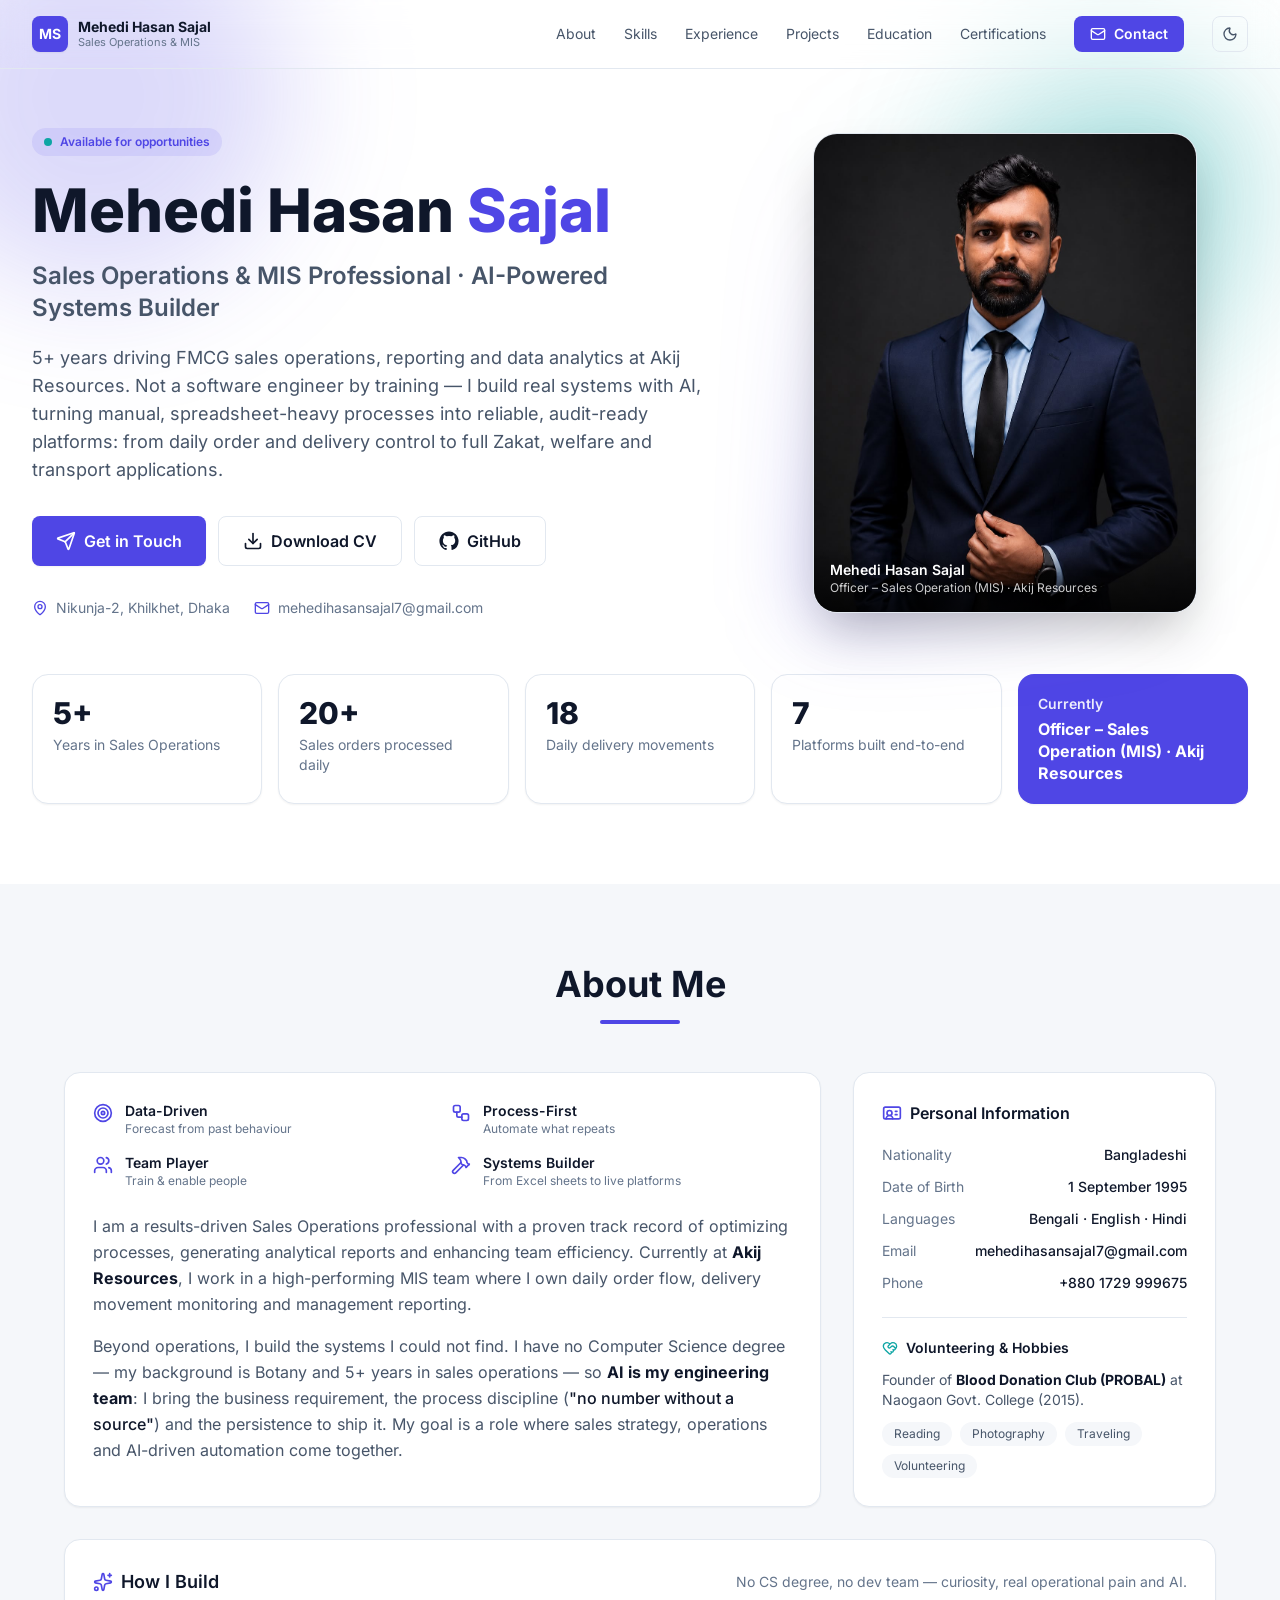
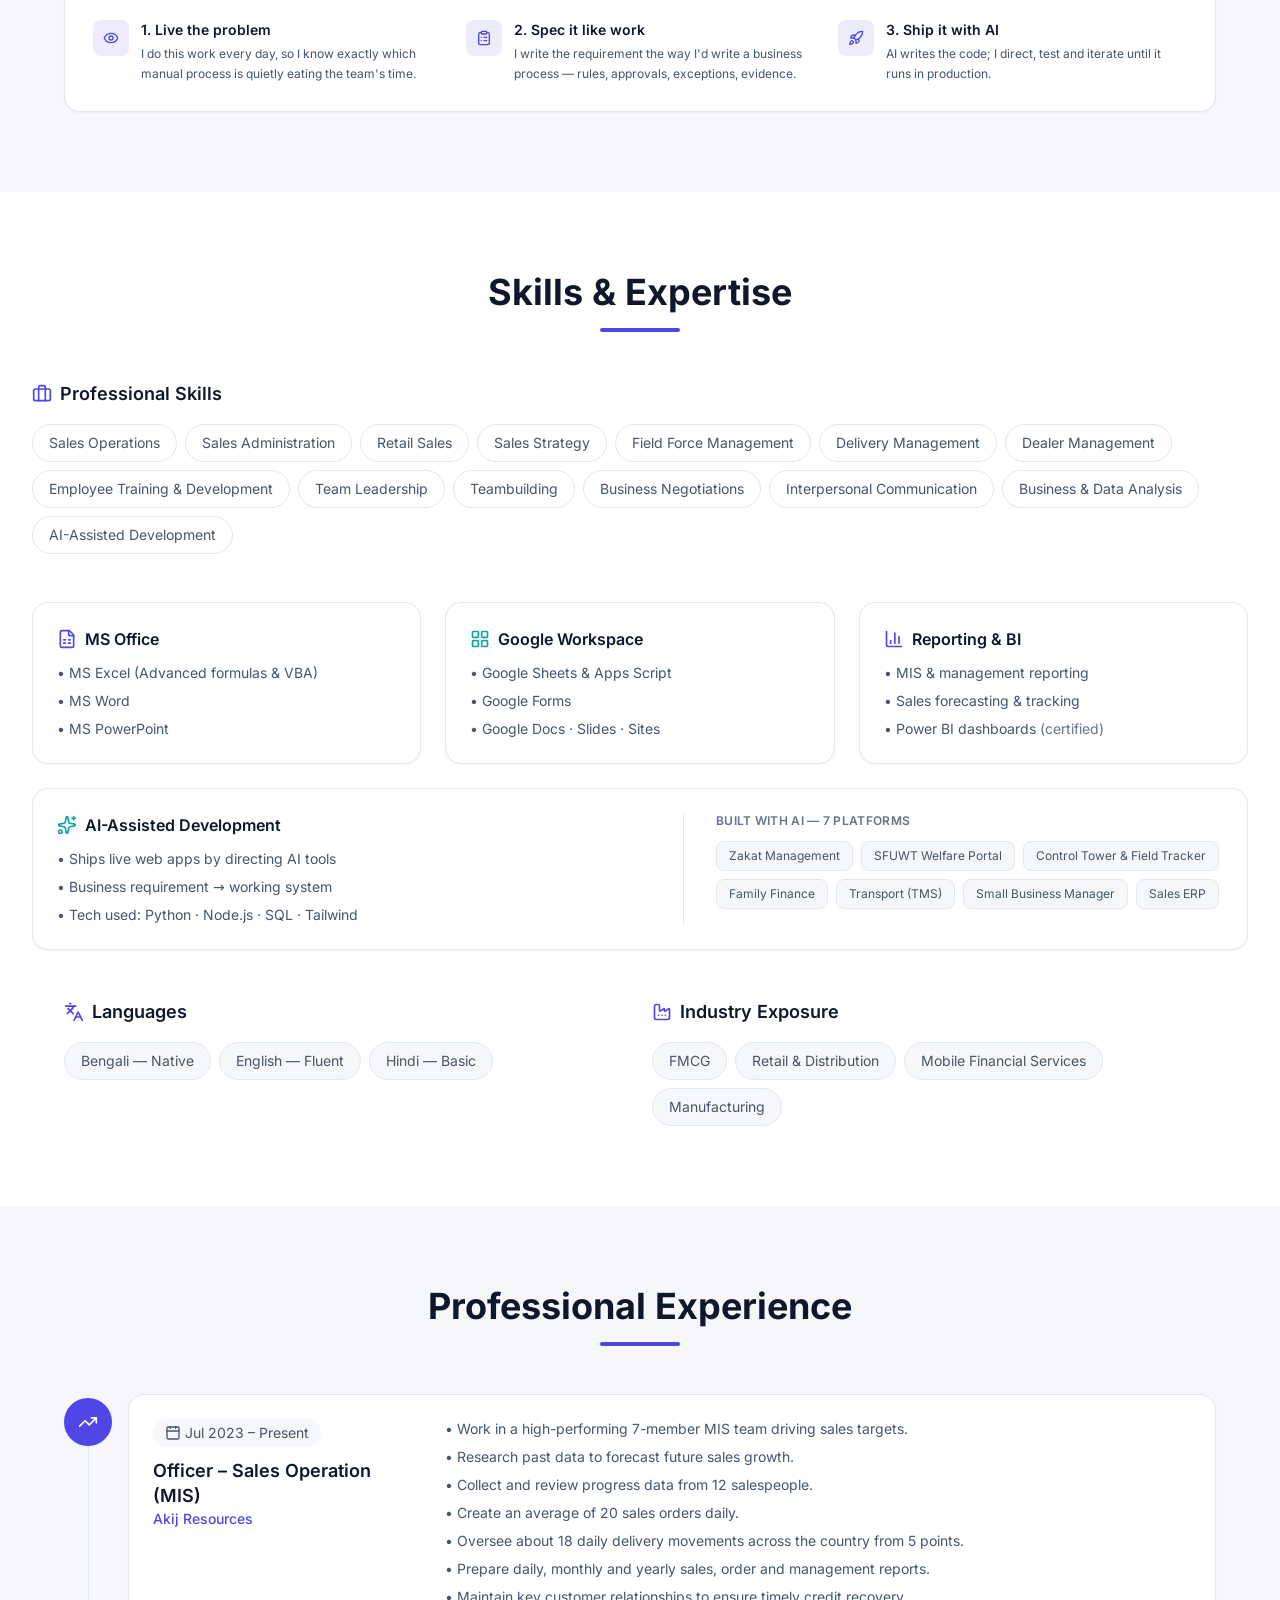
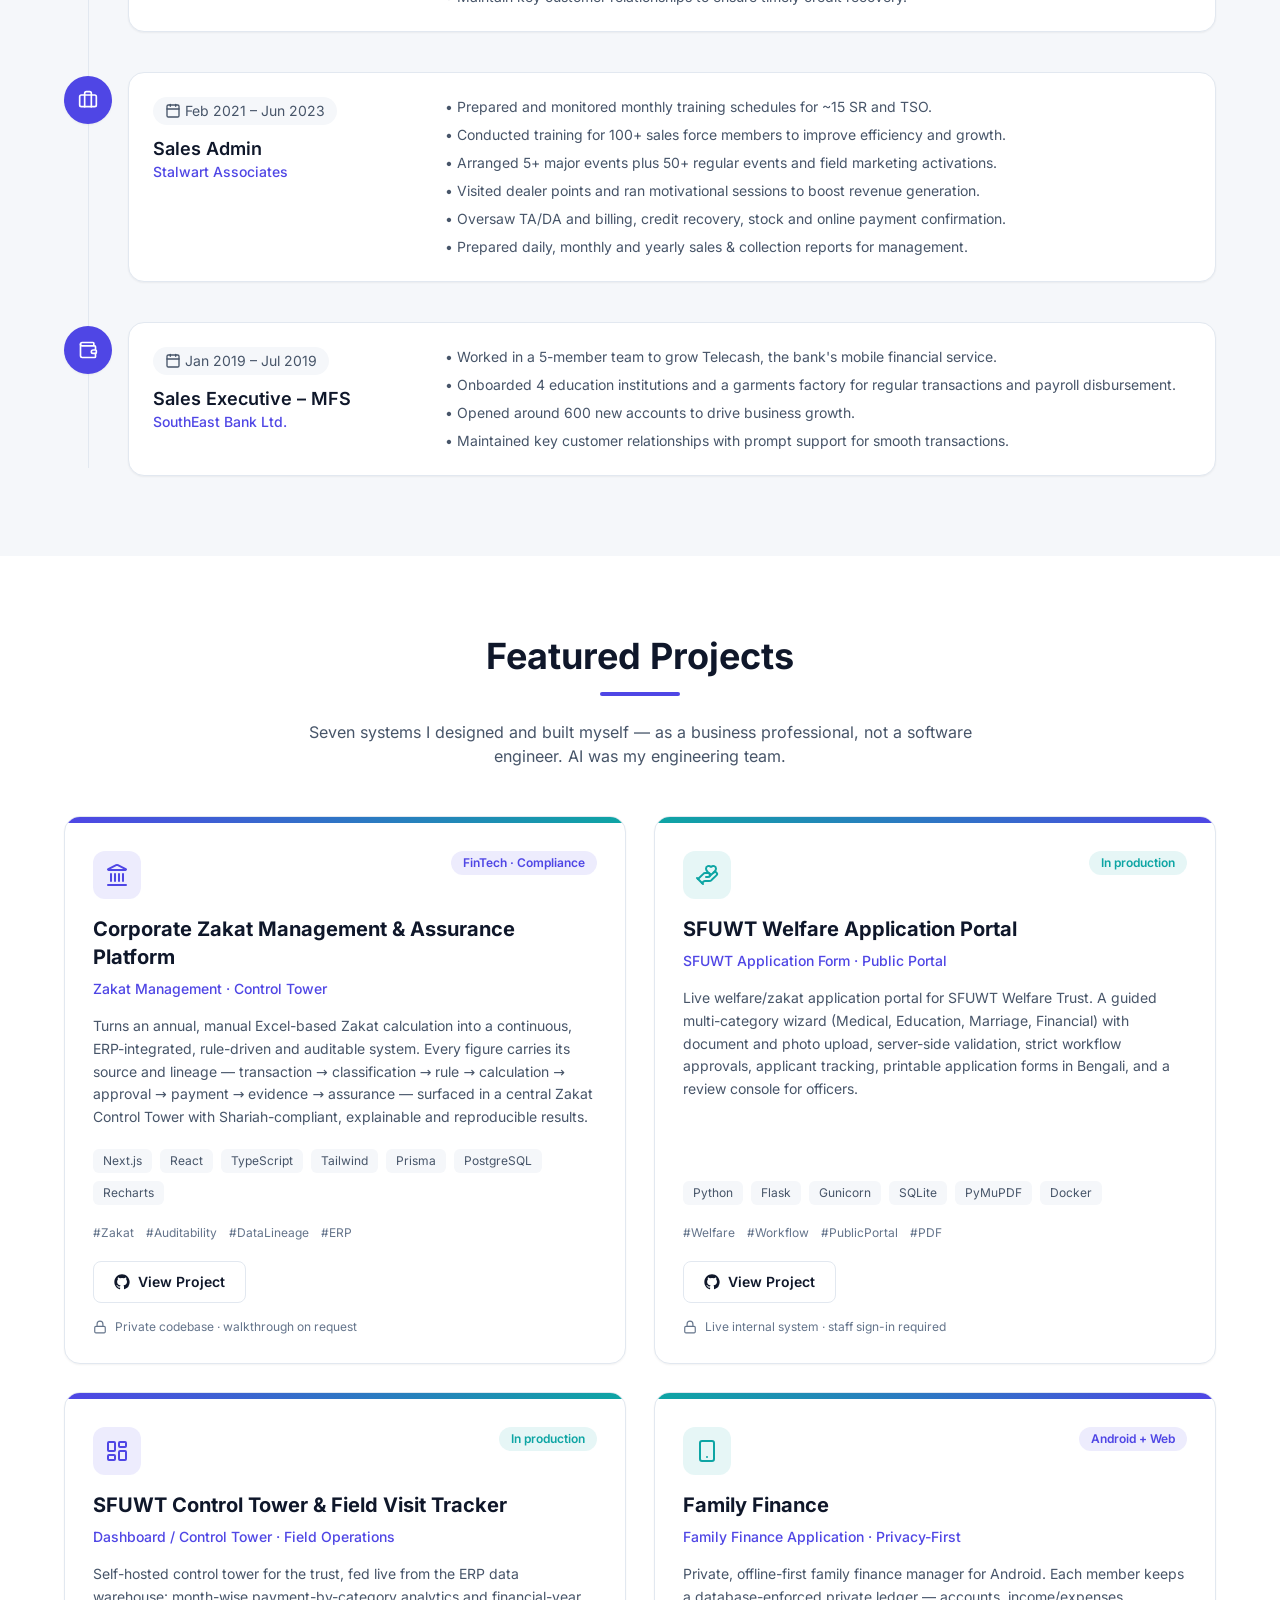
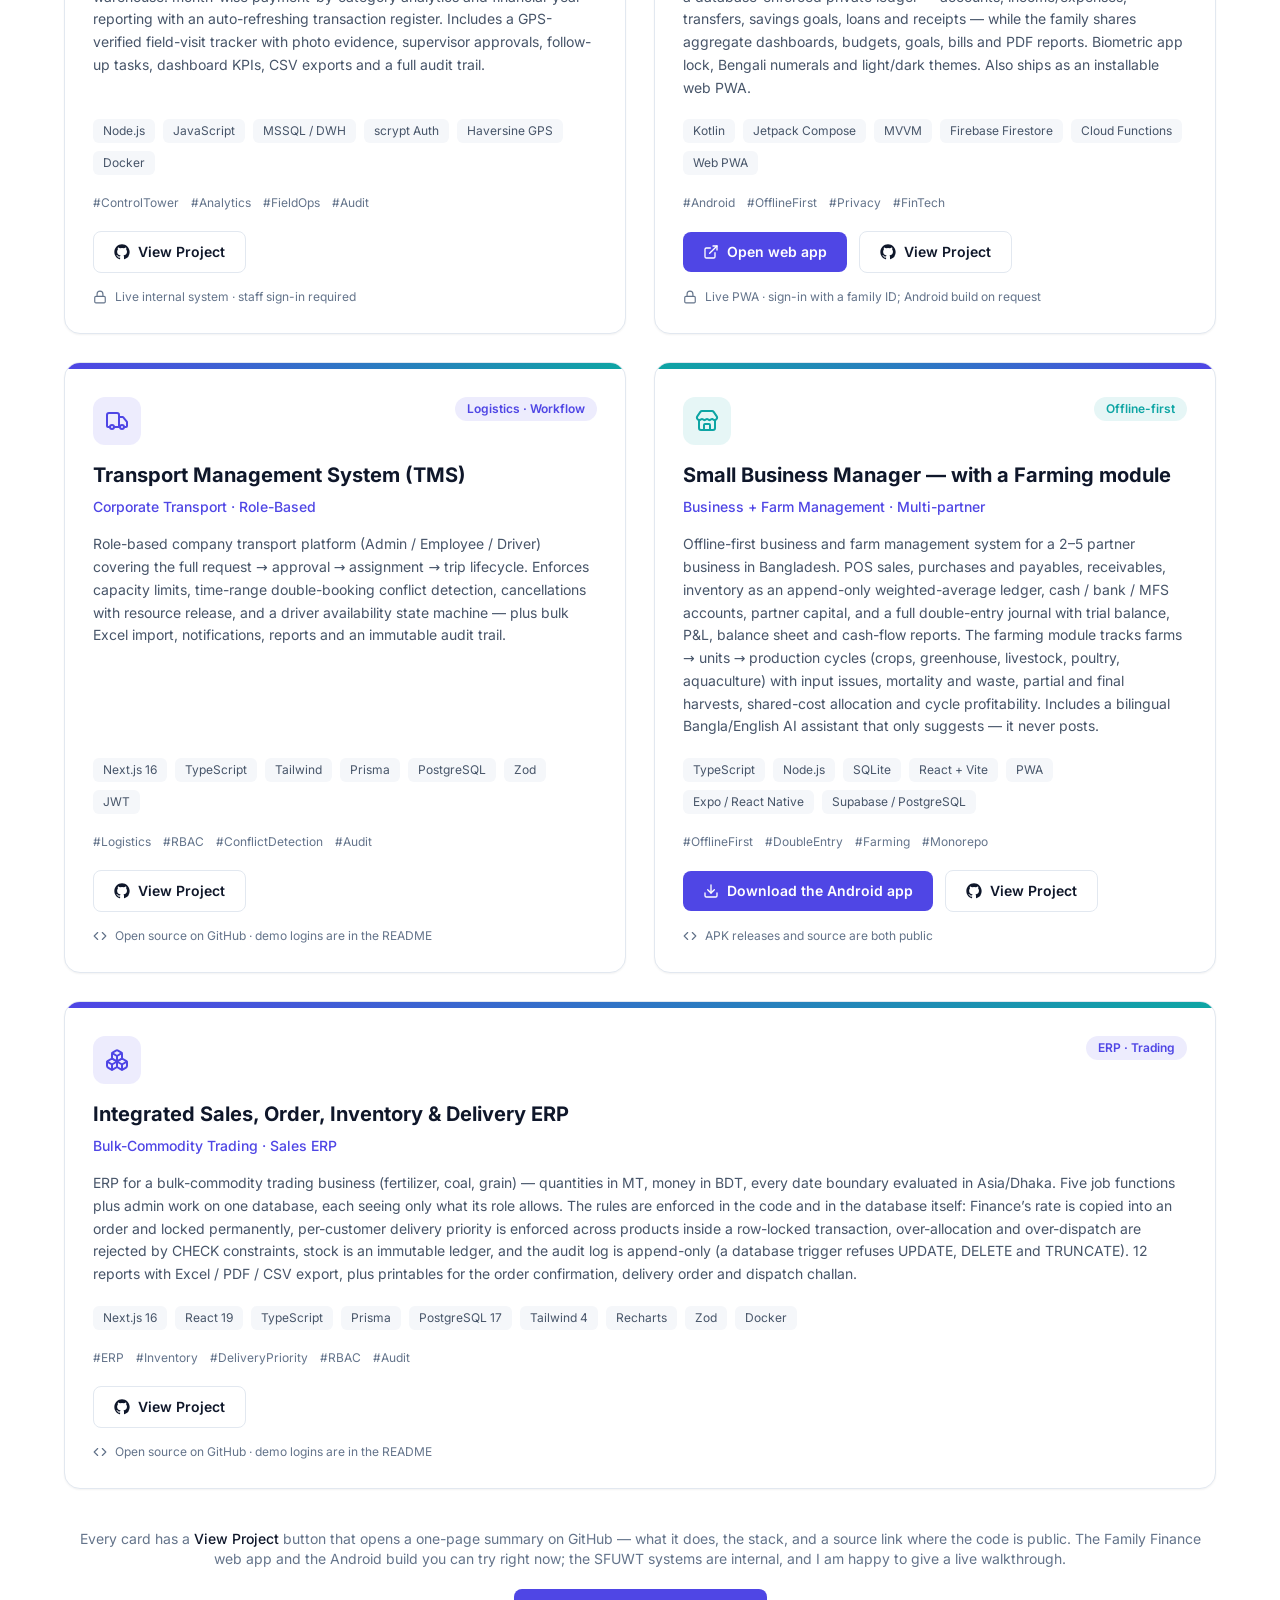
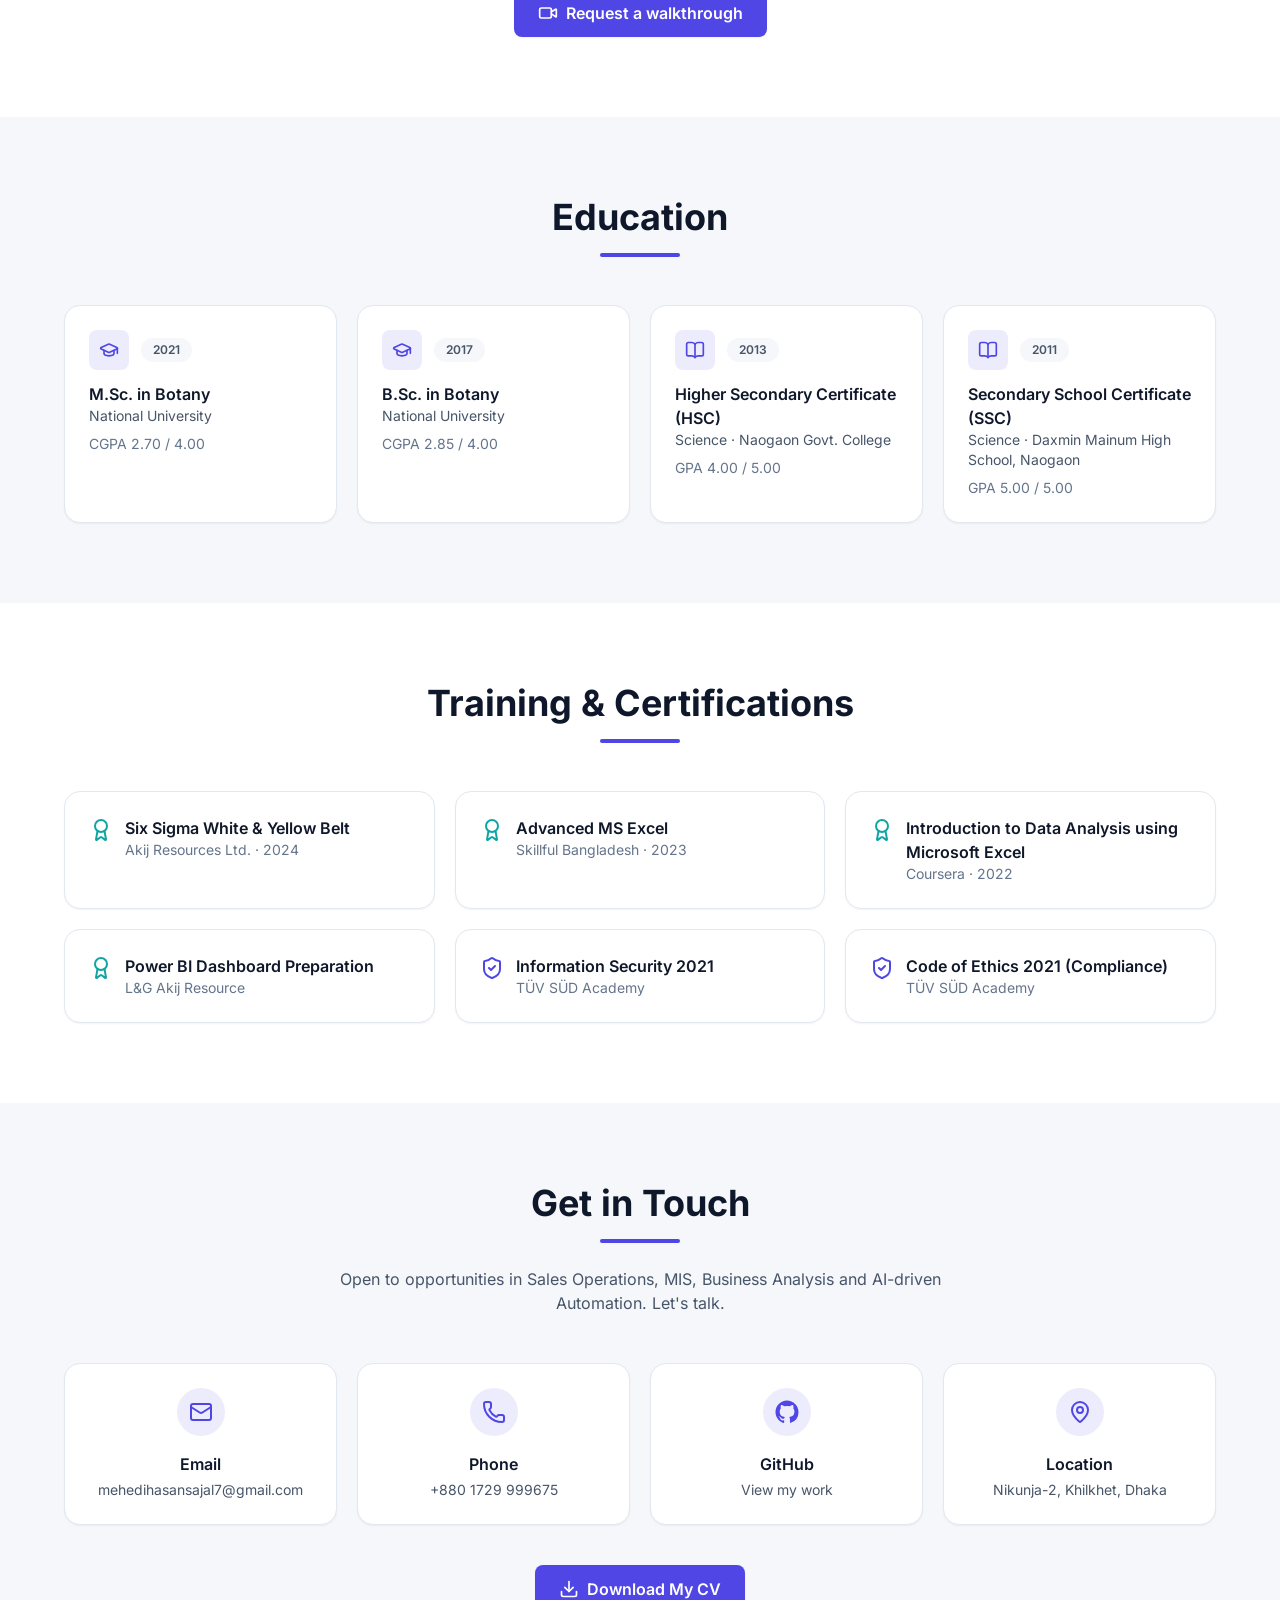
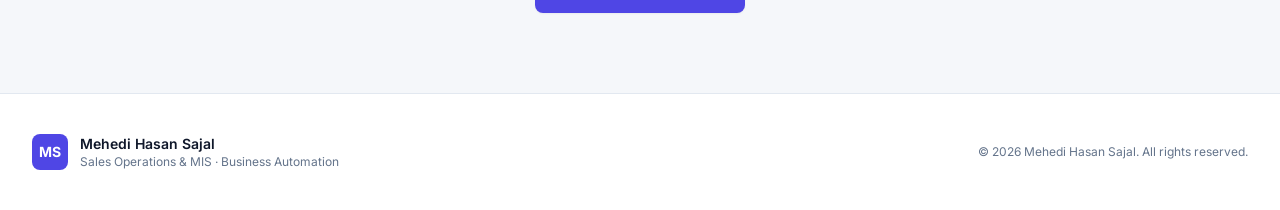
==== index.html @ d99d474f "Experience: role-appropriate timeline icons; add a reusable build script" ====
<!DOCTYPE html>
<html lang="en" class="scroll-smooth">
<head>
  <meta charset="UTF-8">
  <meta name="viewport" content="width=device-width, initial-scale=1.0">
  <title>Mehedi Hasan Sajal — Sales Operations &amp; MIS | Business Automation Builder</title>
  <meta name="description"
    content="Portfolio of Mehedi Hasan Sajal — Sales Operations &amp; MIS professional with 5+ years in FMCG sales operations, reporting and analytics. A non-technical business professional who builds real systems with AI (Zakat Management, SFUWT Welfare Portal, Control Tower, Family Finance, TMS).">
  <meta name="theme-color" content="#4F46E5">

  <!-- Social sharing -->
  <meta property="og:type" content="website">
  <meta property="og:title" content="Mehedi Hasan Sajal — Sales Operations &amp; MIS">
  <meta property="og:description"
    content="5+ years in FMCG sales operations, reporting &amp; analytics — building real systems with AI, not a coding degree.">
  <meta property="og:image" content="mehedi-hasan-sajal.jpeg">
  <meta name="twitter:card" content="summary_large_image">

  <!-- Enables the scroll-reveal animation only when JS is available -->
  <script>document.documentElement.classList.add('js');</script>

  <link rel="icon"
    href="data:image/svg+xml,%3Csvg xmlns='http://www.w3.org/2000/svg' viewBox='0 0 100 100'%3E%3Crect width='100' height='100' rx='22' fill='%234F46E5'/%3E%3Ctext x='50' y='68' font-size='54' font-family='Arial' font-weight='bold' fill='white' text-anchor='middle'%3EMS%3C/text%3E%3C/svg%3E">

  <!-- Google Fonts -->
  <style>
    /* Inter variable (400-800, latin) embedded - works with no network */
    @font-face{font-family:'Inter';font-style:normal;font-weight:400 800;font-display:swap;src:url([data-uri])format('woff2');unicode-range:U+0000-00FF, U+0131, U+0152-0153, U+02BB-02BC, U+02C6, U+02DA, U+02DC, U+0304, U+0308, U+0329, U+2000-206F, U+20AC, U+2122, U+2191, U+2193, U+2212, U+2215, U+FEFF, U+FFFD}
  </style>

  <!-- Tailwind CSS -->

  <!-- Lucide Icons -->

  <style>
    :root {
      --bg: #ffffff;
      --surface: #ffffff;
      --surface-2: #F5F7FA;
      --heading: #0F172A;
      --body: #475569;
      --muted: #64748B;
      --line: #E2E8F0;
    }

    html.dark {
      --bg: #0B1120;
      --surface: #111827;
      --surface-2: #0F172A;
      --heading: #E5E7EB;
      --body: #94A3B8;
      --muted: #7C89A0;
      --line: #1F2937;
    }

    body {
      transition: background-color .3s ease, color .3s ease;
    }

    /* --- never let the layout run wider than the viewport --- */
    html,
    body {
      max-width: 100%;
      overflow-x: hidden;
    }

    /* grid tracks default to min-content; this lets them shrink so a long
       word / email / card can never push the page past the right edge */
    .grid>* {
      min-width: 0;
    }

    img,
    svg,
    video {
      max-width: 100%;
    }

    .reveal {
      transition: opacity .6s ease, transform .6s ease;
    }

    /* Content stays visible if JS is unavailable; animation is opt-in. */
    html.js .reveal {
      opacity: 0;
      transform: translateY(24px);
    }

    html.js .reveal.visible {
      opacity: 1;
      transform: none;
    }

    @media (prefers-reduced-motion: reduce) {
      html.js .reveal {
        opacity: 1;
        transform: none;
        transition: none;
      }
    }

    .nav-link.active {
      color: #4F46E5;
      font-weight: 600;
    }

    html.dark .nav-link.active {
      color: #818CF8;
    }

    ::selection {
      background: #4F46E5;
      color: #fff;
    }

    @media print {

      nav,
      #back-to-top,
      .no-print {
        display: none !important;
      }

      html.js .reveal {
        opacity: 1 !important;
        transform: none !important;
      }
    }
  </style>
  <style>
/* Tailwind CSS (generated at build time, inlined) */
/* Tailwind CSS (generated at build time, inlined) */
/* Tailwind CSS (generated at build time, inlined) */
/* Tailwind CSS (generated at build time, inlined) */
/* Tailwind CSS (generated at build time, inlined) */
/* Tailwind CSS (generated at build time, inlined) */
*, ::before, ::after{--tw-border-spacing-x:0;--tw-border-spacing-y:0;--tw-translate-x:0;--tw-translate-y:0;--tw-rotate:0;--tw-skew-x:0;--tw-skew-y:0;--tw-scale-x:1;--tw-scale-y:1;--tw-pan-x: ;--tw-pan-y: ;--tw-pinch-zoom: ;--tw-scroll-snap-strictness:proximity;--tw-gradient-from-position: ;--tw-gradient-via-position: ;--tw-gradient-to-position: ;--tw-ordinal: ;--tw-slashed-zero: ;--tw-numeric-figure: ;--tw-numeric-spacing: ;--tw-numeric-fraction: ;--tw-ring-inset: ;--tw-ring-offset-width:0px;--tw-ring-offset-color:#fff;--tw-ring-color:rgb(59 130 246 / 0.5);--tw-ring-offset-shadow:0 0 #0000;--tw-ring-shadow:0 0 #0000;--tw-shadow:0 0 #0000;--tw-shadow-colored:0 0 #0000;--tw-blur: ;--tw-brightness: ;--tw-contrast: ;--tw-grayscale: ;--tw-hue-rotate: ;--tw-invert: ;--tw-saturate: ;--tw-sepia: ;--tw-drop-shadow: ;--tw-backdrop-blur: ;--tw-backdrop-brightness: ;--tw-backdrop-contrast: ;--tw-backdrop-grayscale: ;--tw-backdrop-hue-rotate: ;--tw-backdrop-invert: ;--tw-backdrop-opacity: ;--tw-backdrop-saturate: ;--tw-backdrop-sepia: ;--tw-contain-size: ;--tw-contain-layout: ;--tw-contain-paint: ;--tw-contain-style: }::backdrop{--tw-border-spacing-x:0;--tw-border-spacing-y:0;--tw-translate-x:0;--tw-translate-y:0;--tw-rotate:0;--tw-skew-x:0;--tw-skew-y:0;--tw-scale-x:1;--tw-scale-y:1;--tw-pan-x: ;--tw-pan-y: ;--tw-pinch-zoom: ;--tw-scroll-snap-strictness:proximity;--tw-gradient-from-position: ;--tw-gradient-via-position: ;--tw-gradient-to-position: ;--tw-ordinal: ;--tw-slashed-zero: ;--tw-numeric-figure: ;--tw-numeric-spacing: ;--tw-numeric-fraction: ;--tw-ring-inset: ;--tw-ring-offset-width:0px;--tw-ring-offset-color:#fff;--tw-ring-color:rgb(59 130 246 / 0.5);--tw-ring-offset-shadow:0 0 #0000;--tw-ring-shadow:0 0 #0000;--tw-shadow:0 0 #0000;--tw-shadow-colored:0 0 #0000;--tw-blur: ;--tw-brightness: ;--tw-contrast: ;--tw-grayscale: ;--tw-hue-rotate: ;--tw-invert: ;--tw-saturate: ;--tw-sepia: ;--tw-drop-shadow: ;--tw-backdrop-blur: ;--tw-backdrop-brightness: ;--tw-backdrop-contrast: ;--tw-backdrop-grayscale: ;--tw-backdrop-hue-rotate: ;--tw-backdrop-invert: ;--tw-backdrop-opacity: ;--tw-backdrop-saturate: ;--tw-backdrop-sepia: ;--tw-contain-size: ;--tw-contain-layout: ;--tw-contain-paint: ;--tw-contain-style: }/* ! tailwindcss v3.4.17 | MIT License | https://tailwindcss.com */*,::after,::before{box-sizing:border-box;border-width:0;border-style:solid;border-color:#e5e7eb}::after,::before{--tw-content:''}:host,html{line-height:1.5;-webkit-text-size-adjust:100%;-moz-tab-size:4;tab-size:4;font-family:ui-sans-serif, system-ui, sans-serif, "Apple Color Emoji", "Segoe UI Emoji", "Segoe UI Symbol", "Noto Color Emoji";font-feature-settings:normal;font-variation-settings:normal;-webkit-tap-highlight-color:transparent}body{margin:0;line-height:inherit}hr{height:0;color:inherit;border-top-width:1px}abbr:where([title]){-webkit-text-decoration:underline dotted;text-decoration:underline dotted}h1,h2,h3,h4,h5,h6{font-size:inherit;font-weight:inherit}a{color:inherit;text-decoration:inherit}b,strong{font-weight:bolder}code,kbd,pre,samp{font-family:ui-monospace, SFMono-Regular, Menlo, Monaco, Consolas, "Liberation Mono", "Courier New", monospace;font-feature-settings:normal;font-variation-settings:normal;font-size:1em}small{font-size:80%}sub,sup{font-size:75%;line-height:0;position:relative;vertical-align:baseline}sub{bottom:-.25em}sup{top:-.5em}table{text-indent:0;border-color:inherit;border-collapse:collapse}button,input,optgroup,select,textarea{font-family:inherit;font-feature-settings:inherit;font-variation-settings:inherit;font-size:100%;font-weight:inherit;line-height:inherit;letter-spacing:inherit;color:inherit;margin:0;padding:0}button,select{text-transform:none}button,input:where([type=button]),input:where([type=reset]),input:where([type=submit]){-webkit-appearance:button;background-color:transparent;background-image:none}:-moz-focusring{outline:auto}:-moz-ui-invalid{box-shadow:none}progress{vertical-align:baseline}::-webkit-inner-spin-button,::-webkit-outer-spin-button{height:auto}[type=search]{-webkit-appearance:textfield;outline-offset:-2px}::-webkit-search-decoration{-webkit-appearance:none}::-webkit-file-upload-button{-webkit-appearance:button;font:inherit}summary{display:list-item}blockquote,dd,dl,figure,h1,h2,h3,h4,h5,h6,hr,p,pre{margin:0}fieldset{margin:0;padding:0}legend{padding:0}menu,ol,ul{list-style:none;margin:0;padding:0}dialog{padding:0}textarea{resize:vertical}input::placeholder,textarea::placeholder{opacity:1;color:#9ca3af}[role=button],button{cursor:pointer}:disabled{cursor:default}audio,canvas,embed,iframe,img,object,svg,video{display:block;vertical-align:middle}img,video{max-width:100%;height:auto}[hidden]:where(:not([hidden=until-found])){display:none}.pointer-events-none{pointer-events:none}.visible{visibility:visible}.invisible{visibility:hidden}.fixed{position:fixed}.absolute{position:absolute}.relative{position:relative}.-inset-4{inset:-1rem}.inset-0{inset:0px}.inset-x-0{left:0px;right:0px}.-left-24{left:-6rem}.-top-24{top:-6rem}.bottom-0{bottom:0px}.right-0{right:0px}.top-0{top:0px}.top-10{top:2.5rem}.bottom-2{bottom:0.5rem}.left-0{left:0px}.left-4{left:1rem}.top-1{top:0.25rem}.top-2{top:0.5rem}.bottom-6{bottom:1.5rem}.right-6{right:1.5rem}.-z-10{z-index:-10}.z-50{z-index:50}.col-span-2{grid-column:span 2 / span 2}.mx-auto{margin-left:auto;margin-right:auto}.mb-12{margin-bottom:3rem}.mb-4{margin-bottom:1rem}.mb-5{margin-bottom:1.25rem}.mb-6{margin-bottom:1.5rem}.mb-8{margin-bottom:2rem}.mt-0\.5{margin-top:0.125rem}.mt-1{margin-top:0.25rem}.mt-14{margin-top:3.5rem}.mt-8{margin-top:2rem}.mb-1{margin-bottom:0.25rem}.mb-2{margin-bottom:0.5rem}.mb-3{margin-bottom:0.75rem}.mt-10{margin-top:2.5rem}.mt-2{margin-top:0.5rem}.mt-6{margin-top:1.5rem}.block{display:block}.flex{display:flex}.inline-flex{display:inline-flex}.grid{display:grid}.inline-grid{display:inline-grid}.hidden{display:none}.aspect-\[4\/5\]{aspect-ratio:4/5}.h-1{height:0.25rem}.h-2{height:0.5rem}.h-4{height:1rem}.h-5{height:1.25rem}.h-80{height:20rem}.h-9{height:2.25rem}.h-96{height:24rem}.h-auto{height:auto}.h-1\.5{height:0.375rem}.h-10{height:2.5rem}.h-12{height:3rem}.h-3\.5{height:0.875rem}.h-6{height:1.5rem}.w-2{width:0.5rem}.w-20{width:5rem}.w-4{width:1rem}.w-5{width:1.25rem}.w-80{width:20rem}.w-9{width:2.25rem}.w-96{width:24rem}.w-full{width:100%}.w-10{width:2.5rem}.w-12{width:3rem}.w-3\.5{width:0.875rem}.w-6{width:1.5rem}.w-px{width:1px}.max-w-2xl{max-width:42rem}.max-w-6xl{max-width:72rem}.max-w-7xl{max-width:80rem}.max-w-sm{max-width:24rem}.flex-1{flex:1 1 0%}.shrink-0{flex-shrink:0}@keyframes pulse{50%{opacity:.5}}.animate-pulse{animation:pulse 2s cubic-bezier(0.4, 0, 0.6, 1) infinite}.grid-cols-2{grid-template-columns:repeat(2, minmax(0, 1fr))}.flex-col{flex-direction:column}.flex-wrap{flex-wrap:wrap}.place-items-center{place-items:center}.items-start{align-items:flex-start}.items-center{align-items:center}.justify-between{justify-content:space-between}.gap-1{gap:0.25rem}.gap-12{gap:3rem}.gap-2{gap:0.5rem}.gap-2\.5{gap:0.625rem}.gap-3{gap:0.75rem}.gap-4{gap:1rem}.gap-7{gap:1.75rem}.gap-8{gap:2rem}.gap-5{gap:1.25rem}.gap-6{gap:1.5rem}.gap-x-6{column-gap:1.5rem}.gap-y-2{row-gap:0.5rem}.gap-x-3{column-gap:0.75rem}.gap-x-8{column-gap:2rem}.gap-y-1{row-gap:0.25rem}.gap-y-4{row-gap:1rem}.space-y-2 > :not([hidden]) ~ :not([hidden]){--tw-space-y-reverse:0;margin-top:calc(0.5rem * calc(1 - var(--tw-space-y-reverse)));margin-bottom:calc(0.5rem * var(--tw-space-y-reverse))}.space-y-3 > :not([hidden]) ~ :not([hidden]){--tw-space-y-reverse:0;margin-top:calc(0.75rem * calc(1 - var(--tw-space-y-reverse)));margin-bottom:calc(0.75rem * var(--tw-space-y-reverse))}.overflow-hidden{overflow:hidden}.scroll-smooth{scroll-behavior:smooth}.whitespace-nowrap{white-space:nowrap}.break-all{word-break:break-all}.rounded-2xl{border-radius:1rem}.rounded-3xl{border-radius:1.5rem}.rounded-\[2\.5rem\]{border-radius:2.5rem}.rounded-full{border-radius:9999px}.rounded-lg{border-radius:0.5rem}.rounded-md{border-radius:0.375rem}.rounded-xl{border-radius:0.75rem}.border{border-width:1px}.border-b{border-bottom-width:1px}.border-t{border-top-width:1px}.border-line{border-color:var(--line)}.bg-accent{--tw-bg-opacity:1;background-color:rgb(14 165 164 / var(--tw-bg-opacity, 1))}.bg-accent\/20{background-color:rgb(14 165 164 / 0.2)}.bg-bg{background-color:var(--bg)}.bg-primary{--tw-bg-opacity:1;background-color:rgb(79 70 229 / var(--tw-bg-opacity, 1))}.bg-primary\/10{background-color:rgb(79 70 229 / 0.1)}.bg-primary\/20{background-color:rgb(79 70 229 / 0.2)}.bg-surface{background-color:var(--surface)}.bg-surface2{background-color:var(--surface-2)}.bg-accent\/10{background-color:rgb(14 165 164 / 0.1)}.bg-line{background-color:var(--line)}.bg-gradient-to-t{background-image:linear-gradient(to top, var(--tw-gradient-stops))}.bg-gradient-to-tr{background-image:linear-gradient(to top right, var(--tw-gradient-stops))}.bg-gradient-to-r{background-image:linear-gradient(to right, var(--tw-gradient-stops))}.from-black\/75{--tw-gradient-from:rgb(0 0 0 / 0.75) var(--tw-gradient-from-position);--tw-gradient-to:rgb(0 0 0 / 0) var(--tw-gradient-to-position);--tw-gradient-stops:var(--tw-gradient-from), var(--tw-gradient-to)}.from-primary\/25{--tw-gradient-from:rgb(79 70 229 / 0.25) var(--tw-gradient-from-position);--tw-gradient-to:rgb(79 70 229 / 0) var(--tw-gradient-to-position);--tw-gradient-stops:var(--tw-gradient-from), var(--tw-gradient-to)}.from-accent{--tw-gradient-from:#0EA5A4 var(--tw-gradient-from-position);--tw-gradient-to:rgb(14 165 164 / 0) var(--tw-gradient-to-position);--tw-gradient-stops:var(--tw-gradient-from), var(--tw-gradient-to)}.from-primary{--tw-gradient-from:#4F46E5 var(--tw-gradient-from-position);--tw-gradient-to:rgb(79 70 229 / 0) var(--tw-gradient-to-position);--tw-gradient-stops:var(--tw-gradient-from), var(--tw-gradient-to)}.via-black\/40{--tw-gradient-to:rgb(0 0 0 / 0)  var(--tw-gradient-to-position);--tw-gradient-stops:var(--tw-gradient-from), rgb(0 0 0 / 0.4) var(--tw-gradient-via-position), var(--tw-gradient-to)}.via-transparent{--tw-gradient-to:rgb(0 0 0 / 0)  var(--tw-gradient-to-position);--tw-gradient-stops:var(--tw-gradient-from), transparent var(--tw-gradient-via-position), var(--tw-gradient-to)}.to-accent\/25{--tw-gradient-to:rgb(14 165 164 / 0.25) var(--tw-gradient-to-position)}.to-transparent{--tw-gradient-to:transparent var(--tw-gradient-to-position)}.to-accent{--tw-gradient-to:#0EA5A4 var(--tw-gradient-to-position)}.to-primary{--tw-gradient-to:#4F46E5 var(--tw-gradient-to-position)}.object-cover{object-fit:cover}.object-top{object-position:top}.p-4{padding:1rem}.p-5{padding:1.25rem}.p-7{padding:1.75rem}.p-6{padding:1.5rem}.p-3{padding:0.75rem}.px-2{padding-left:0.5rem;padding-right:0.5rem}.px-3{padding-left:0.75rem;padding-right:0.75rem}.px-4{padding-left:1rem;padding-right:1rem}.px-6{padding-left:1.5rem;padding-right:1.5rem}.py-1\.5{padding-top:0.375rem;padding-bottom:0.375rem}.py-2{padding-top:0.5rem;padding-bottom:0.5rem}.py-2\.5{padding-top:0.625rem;padding-bottom:0.625rem}.py-20{padding-top:5rem;padding-bottom:5rem}.py-3{padding-top:0.75rem;padding-bottom:0.75rem}.py-4{padding-top:1rem;padding-bottom:1rem}.px-2\.5{padding-left:0.625rem;padding-right:0.625rem}.px-5{padding-left:1.25rem;padding-right:1.25rem}.py-1{padding-top:0.25rem;padding-bottom:0.25rem}.py-10{padding-top:2.5rem;padding-bottom:2.5rem}.pb-20{padding-bottom:5rem}.pb-4{padding-bottom:1rem}.pt-2{padding-top:0.5rem}.pt-32{padding-top:8rem}.pb-10{padding-bottom:2.5rem}.pt-5{padding-top:1.25rem}.text-center{text-align:center}.text-right{text-align:right}.font-inter{font-family:Inter, system-ui, sans-serif}.text-3xl{font-size:1.875rem;line-height:2.25rem}.text-4xl{font-size:2.25rem;line-height:2.5rem}.text-\[11px\]{font-size:11px}.text-base{font-size:1rem;line-height:1.5rem}.text-sm{font-size:0.875rem;line-height:1.25rem}.text-xl{font-size:1.25rem;line-height:1.75rem}.text-xs{font-size:0.75rem;line-height:1rem}.text-lg{font-size:1.125rem;line-height:1.75rem}.font-bold{font-weight:700}.font-extrabold{font-weight:800}.font-semibold{font-weight:600}.font-medium{font-weight:500}.uppercase{text-transform:uppercase}.not-italic{font-style:normal}.leading-\[1\.1\]{line-height:1.1}.leading-relaxed{line-height:1.625}.leading-snug{line-height:1.375}.leading-tight{line-height:1.25}.tracking-wide{letter-spacing:0.025em}.text-body{color:var(--body)}.text-heading{color:var(--heading)}.text-muted{color:var(--muted)}.text-primary{--tw-text-opacity:1;color:rgb(79 70 229 / var(--tw-text-opacity, 1))}.text-white{--tw-text-opacity:1;color:rgb(255 255 255 / var(--tw-text-opacity, 1))}.text-white\/80{color:rgb(255 255 255 / 0.8)}.text-accent{--tw-text-opacity:1;color:rgb(14 165 164 / var(--tw-text-opacity, 1))}.antialiased{-webkit-font-smoothing:antialiased;-moz-osx-font-smoothing:grayscale}.opacity-90{opacity:0.9}.opacity-0{opacity:0}.shadow-2xl{--tw-shadow:0 25px 50px -12px rgb(0 0 0 / 0.25);--tw-shadow-colored:0 25px 50px -12px var(--tw-shadow-color);box-shadow:var(--tw-ring-offset-shadow, 0 0 #0000), var(--tw-ring-shadow, 0 0 #0000), var(--tw-shadow)}.shadow-sm{--tw-shadow:0 1px 2px 0 rgb(0 0 0 / 0.05);--tw-shadow-colored:0 1px 2px 0 var(--tw-shadow-color);box-shadow:var(--tw-ring-offset-shadow, 0 0 #0000), var(--tw-ring-shadow, 0 0 #0000), var(--tw-shadow)}.shadow-lg{--tw-shadow:0 10px 15px -3px rgb(0 0 0 / 0.1), 0 4px 6px -4px rgb(0 0 0 / 0.1);--tw-shadow-colored:0 10px 15px -3px var(--tw-shadow-color), 0 4px 6px -4px var(--tw-shadow-color);box-shadow:var(--tw-ring-offset-shadow, 0 0 #0000), var(--tw-ring-shadow, 0 0 #0000), var(--tw-shadow)}.blur-2xl{--tw-blur:blur(40px);filter:var(--tw-blur) var(--tw-brightness) var(--tw-contrast) var(--tw-grayscale) var(--tw-hue-rotate) var(--tw-invert) var(--tw-saturate) var(--tw-sepia) var(--tw-drop-shadow)}.blur-3xl{--tw-blur:blur(64px);filter:var(--tw-blur) var(--tw-brightness) var(--tw-contrast) var(--tw-grayscale) var(--tw-hue-rotate) var(--tw-invert) var(--tw-saturate) var(--tw-sepia) var(--tw-drop-shadow)}.backdrop-blur-md{--tw-backdrop-blur:blur(12px);-webkit-backdrop-filter:var(--tw-backdrop-blur) var(--tw-backdrop-brightness) var(--tw-backdrop-contrast) var(--tw-backdrop-grayscale) var(--tw-backdrop-hue-rotate) var(--tw-backdrop-invert) var(--tw-backdrop-opacity) var(--tw-backdrop-saturate) var(--tw-backdrop-sepia);backdrop-filter:var(--tw-backdrop-blur) var(--tw-backdrop-brightness) var(--tw-backdrop-contrast) var(--tw-backdrop-grayscale) var(--tw-backdrop-hue-rotate) var(--tw-backdrop-invert) var(--tw-backdrop-opacity) var(--tw-backdrop-saturate) var(--tw-backdrop-sepia)}.transition-all{transition-property:all;transition-timing-function:cubic-bezier(0.4, 0, 0.2, 1);transition-duration:150ms}.transition-colors{transition-property:color, background-color, border-color, fill, stroke, -webkit-text-decoration-color;transition-property:color, background-color, border-color, text-decoration-color, fill, stroke;transition-property:color, background-color, border-color, text-decoration-color, fill, stroke, -webkit-text-decoration-color;transition-timing-function:cubic-bezier(0.4, 0, 0.2, 1);transition-duration:150ms}.transition-transform{transition-property:transform;transition-timing-function:cubic-bezier(0.4, 0, 0.2, 1);transition-duration:150ms}.duration-200{transition-duration:200ms}.duration-300{transition-duration:300ms}.hover\:-translate-y-1:hover{--tw-translate-y:-0.25rem;transform:translate(var(--tw-translate-x), var(--tw-translate-y)) rotate(var(--tw-rotate)) skewX(var(--tw-skew-x)) skewY(var(--tw-skew-y)) scaleX(var(--tw-scale-x)) scaleY(var(--tw-scale-y))}.hover\:border-primary:hover{--tw-border-opacity:1;border-color:rgb(79 70 229 / var(--tw-border-opacity, 1))}.hover\:bg-primary-hover:hover{--tw-bg-opacity:1;background-color:rgb(67 56 202 / var(--tw-bg-opacity, 1))}.hover\:bg-surface2:hover{background-color:var(--surface-2)}.hover\:text-primary:hover{--tw-text-opacity:1;color:rgb(79 70 229 / var(--tw-text-opacity, 1))}.hover\:shadow-md:hover{--tw-shadow:0 4px 6px -1px rgb(0 0 0 / 0.1), 0 2px 4px -2px rgb(0 0 0 / 0.1);--tw-shadow-colored:0 4px 6px -1px var(--tw-shadow-color), 0 2px 4px -2px var(--tw-shadow-color);box-shadow:var(--tw-ring-offset-shadow, 0 0 #0000), var(--tw-ring-shadow, 0 0 #0000), var(--tw-shadow)}.hover\:shadow-lg:hover{--tw-shadow:0 10px 15px -3px rgb(0 0 0 / 0.1), 0 4px 6px -4px rgb(0 0 0 / 0.1);--tw-shadow-colored:0 10px 15px -3px var(--tw-shadow-color), 0 4px 6px -4px var(--tw-shadow-color);box-shadow:var(--tw-ring-offset-shadow, 0 0 #0000), var(--tw-ring-shadow, 0 0 #0000), var(--tw-shadow)}.group:hover .group-hover\:scale-105{--tw-scale-x:1.05;--tw-scale-y:1.05;transform:translate(var(--tw-translate-x), var(--tw-translate-y)) rotate(var(--tw-rotate)) skewX(var(--tw-skew-x)) skewY(var(--tw-skew-y)) scaleX(var(--tw-scale-x)) scaleY(var(--tw-scale-y))}.group:hover .group-hover\:bg-primary\/20{background-color:rgb(79 70 229 / 0.2)}.dark\:block:is(.dark *){display:block}.dark\:hidden:is(.dark *){display:none}@media (min-width: 640px){.sm\:left-6{left:1.5rem}.sm\:block{display:block}.sm\:grid{display:grid}.sm\:grid-cols-2{grid-template-columns:repeat(2, minmax(0, 1fr))}.sm\:grid-cols-3{grid-template-columns:repeat(3, minmax(0, 1fr))}.sm\:flex-row{flex-direction:row}.sm\:items-center{align-items:center}.sm\:justify-between{justify-content:space-between}.sm\:px-6{padding-left:1.5rem;padding-right:1.5rem}.sm\:pl-16{padding-left:4rem}.sm\:text-2xl{font-size:1.5rem;line-height:2rem}.sm\:text-4xl{font-size:2.25rem;line-height:2.5rem}.sm\:text-5xl{font-size:3rem;line-height:1}.sm\:text-lg{font-size:1.125rem;line-height:1.75rem}}@media (min-width: 768px){.md\:col-span-3{grid-column:span 3 / span 3}.md\:grid-cols-3{grid-template-columns:repeat(3, minmax(0, 1fr))}.md\:grid-cols-2{grid-template-columns:repeat(2, minmax(0, 1fr))}.md\:grid-cols-\[260px\2c 1fr\]{grid-template-columns:260px 1fr}}@media (min-width: 1024px){.lg\:col-span-1{grid-column:span 1 / span 1}.lg\:col-span-2{grid-column:span 2 / span 2}.lg\:flex{display:flex}.lg\:hidden{display:none}.lg\:grid-cols-3{grid-template-columns:repeat(3, minmax(0, 1fr))}.lg\:grid-cols-5{grid-template-columns:repeat(5, minmax(0, 1fr))}.lg\:grid-cols-\[1\.4fr\2c 1fr\]{grid-template-columns:1.4fr 1fr}.lg\:grid-cols-2{grid-template-columns:repeat(2, minmax(0, 1fr))}.lg\:grid-cols-4{grid-template-columns:repeat(4, minmax(0, 1fr))}.lg\:grid-cols-\[1\.1fr\2c 1fr\]{grid-template-columns:1.1fr 1fr}.lg\:gap-8{gap:2rem}.lg\:border-l{border-left-width:1px}.lg\:border-t-0{border-top-width:0px}.lg\:px-8{padding-left:2rem;padding-right:2rem}.lg\:pl-8{padding-left:2rem}.lg\:pt-0{padding-top:0px}.lg\:text-6xl{font-size:3.75rem;line-height:1}}
  </style>
</head>

<body class="font-inter text-body bg-bg antialiased">
  <!-- Navigation -->
  <nav class="fixed top-0 w-full bg-surface/90 backdrop-blur-md border-b border-line z-50">
    <div class="max-w-7xl mx-auto px-4 sm:px-6 lg:px-8">
      <div class="flex justify-between items-center py-4">
        <a href="#home" class="flex items-center gap-2.5 group">
          <span
            class="grid place-items-center w-9 h-9 rounded-lg bg-primary text-white font-bold text-sm shadow-sm group-hover:scale-105 transition-transform">MS</span>
          <span class="hidden sm:block">
            <span class="block text-sm font-bold text-heading leading-tight">Mehedi Hasan Sajal</span>
            <span class="block text-[11px] text-muted leading-tight">Sales Operations &amp; MIS</span>
          </span>
        </a>

        <!-- Desktop Menu -->
        <div class="hidden lg:flex items-center gap-7">
          <a href="#about" class="nav-link text-sm text-body hover:text-primary transition-colors duration-200">About</a>
          <a href="#skills" class="nav-link text-sm text-body hover:text-primary transition-colors duration-200">Skills</a>
          <a href="#experience"
            class="nav-link text-sm text-body hover:text-primary transition-colors duration-200">Experience</a>
          <a href="#projects"
            class="nav-link text-sm text-body hover:text-primary transition-colors duration-200">Projects</a>
          <a href="#education"
            class="nav-link text-sm text-body hover:text-primary transition-colors duration-200">Education</a>
          <a href="#certifications"
            class="nav-link text-sm text-body hover:text-primary transition-colors duration-200">Certifications</a>
          <a href="#contact"
            class="inline-flex items-center gap-2 bg-primary hover:bg-primary-hover text-white text-sm font-semibold px-4 py-2 rounded-lg transition-colors duration-200">
            <svg class="w-4 h-4" xmlns="http://www.w3.org/2000/svg" width="24" height="24" viewBox="0 0 24 24" fill="none" stroke="currentColor" stroke-width="2" stroke-linecap="round" stroke-linejoin="round" aria-hidden="true"><path d="m22 7-8.991 5.727a2 2 0 0 1-2.009 0L2 7" /> <rect x="2" y="4" width="20" height="16" rx="2" /></svg>Contact
          </a>

          <button id="theme-toggle" aria-label="Toggle dark mode"
            class="grid place-items-center w-9 h-9 rounded-lg border border-line text-body hover:text-primary hover:border-primary transition-colors duration-200">
            <svg class="w-4 h-4 block dark:hidden" xmlns="http://www.w3.org/2000/svg" width="24" height="24" viewBox="0 0 24 24" fill="none" stroke="currentColor" stroke-width="2" stroke-linecap="round" stroke-linejoin="round" aria-hidden="true"><path d="M20.985 12.486a9 9 0 1 1-9.473-9.472c.405-.022.617.46.402.803a6 6 0 0 0 8.268 8.268c.344-.215.825-.004.803.401" /></svg><svg class="w-4 h-4 hidden dark:block" xmlns="http://www.w3.org/2000/svg" width="24" height="24" viewBox="0 0 24 24" fill="none" stroke="currentColor" stroke-width="2" stroke-linecap="round" stroke-linejoin="round" aria-hidden="true"><circle cx="12" cy="12" r="4" /> <path d="M12 2v2" /> <path d="M12 20v2" /> <path d="m4.93 4.93 1.41 1.41" /> <path d="m17.66 17.66 1.41 1.41" /> <path d="M2 12h2" /> <path d="M20 12h2" /> <path d="m6.34 17.66-1.41 1.41" /> <path d="m19.07 4.93-1.41 1.41" /></svg>
          </button>
        </div>

        <!-- Mobile controls -->
        <div class="flex items-center gap-2 lg:hidden">
          <button id="theme-toggle-mobile" aria-label="Toggle dark mode"
            class="grid place-items-center w-9 h-9 rounded-lg border border-line text-body">
            <svg class="w-4 h-4 block dark:hidden" xmlns="http://www.w3.org/2000/svg" width="24" height="24" viewBox="0 0 24 24" fill="none" stroke="currentColor" stroke-width="2" stroke-linecap="round" stroke-linejoin="round" aria-hidden="true"><path d="M20.985 12.486a9 9 0 1 1-9.473-9.472c.405-.022.617.46.402.803a6 6 0 0 0 8.268 8.268c.344-.215.825-.004.803.401" /></svg><svg class="w-4 h-4 hidden dark:block" xmlns="http://www.w3.org/2000/svg" width="24" height="24" viewBox="0 0 24 24" fill="none" stroke="currentColor" stroke-width="2" stroke-linecap="round" stroke-linejoin="round" aria-hidden="true"><circle cx="12" cy="12" r="4" /> <path d="M12 2v2" /> <path d="M12 20v2" /> <path d="m4.93 4.93 1.41 1.41" /> <path d="m17.66 17.66 1.41 1.41" /> <path d="M2 12h2" /> <path d="M20 12h2" /> <path d="m6.34 17.66-1.41 1.41" /> <path d="m19.07 4.93-1.41 1.41" /></svg>
          </button>
          <button id="mobile-menu-btn" aria-label="Open menu"
            class="grid place-items-center w-9 h-9 rounded-lg border border-line text-heading">
            <svg class="w-5 h-5" xmlns="http://www.w3.org/2000/svg" width="24" height="24" viewBox="0 0 24 24" fill="none" stroke="currentColor" stroke-width="2" stroke-linecap="round" stroke-linejoin="round" aria-hidden="true"><path d="M4 5h16" /> <path d="M4 12h16" /> <path d="M4 19h16" /></svg>
          </button>
        </div>
      </div>

      <!-- Mobile Menu -->
      <div id="mobile-menu" class="hidden lg:hidden pb-4">
        <div class="grid gap-1 pt-2 border-t border-line">
          <a href="#about" class="px-2 py-2.5 text-body hover:text-primary rounded-lg hover:bg-surface2">About</a>
          <a href="#skills" class="px-2 py-2.5 text-body hover:text-primary rounded-lg hover:bg-surface2">Skills</a>
          <a href="#experience"
            class="px-2 py-2.5 text-body hover:text-primary rounded-lg hover:bg-surface2">Experience</a>
          <a href="#projects" class="px-2 py-2.5 text-body hover:text-primary rounded-lg hover:bg-surface2">Projects</a>
          <a href="#education"
            class="px-2 py-2.5 text-body hover:text-primary rounded-lg hover:bg-surface2">Education</a>
          <a href="#certifications"
            class="px-2 py-2.5 text-body hover:text-primary rounded-lg hover:bg-surface2">Certifications</a>
          <a href="#contact" class="px-2 py-2.5 text-body hover:text-primary rounded-lg hover:bg-surface2">Contact</a>
        </div>
      </div>
    </div>
  </nav>

  <!-- Hero -->
  <section id="home" class="relative pt-32 pb-20 px-4 sm:px-6 lg:px-8 overflow-hidden">
    <div class="absolute inset-0 -z-10 pointer-events-none">
      <div class="absolute -top-24 -left-24 w-96 h-96 bg-primary/20 rounded-full blur-3xl"></div>
      <div class="absolute top-10 right-0 w-80 h-80 bg-accent/20 rounded-full blur-3xl"></div>
    </div>

    <div class="max-w-7xl mx-auto grid lg:grid-cols-[1.4fr,1fr] gap-12 items-center">
      <div>
        <span
          class="inline-flex items-center gap-2 px-3 py-1.5 rounded-full bg-primary/10 text-primary text-xs font-semibold mb-6">
          <span class="w-2 h-2 rounded-full bg-accent animate-pulse"></span>
          Available for opportunities
        </span>

        <h1 class="text-4xl sm:text-5xl lg:text-6xl font-extrabold text-heading leading-[1.1] mb-5">
          Mehedi Hasan <span class="text-primary">Sajal</span>
        </h1>

        <p class="text-xl sm:text-2xl font-semibold text-heading/80 mb-5">
          Sales Operations &amp; MIS Professional · AI-Powered Systems Builder
        </p>

        <p class="text-base sm:text-lg text-body max-w-2xl mb-8 leading-relaxed">
          5+ years driving FMCG sales operations, reporting and data analytics at Akij Resources.
          Not a software engineer by training — I build real systems with AI, turning manual,
          spreadsheet-heavy processes into reliable, audit-ready platforms: from daily order and
          delivery control to full Zakat, welfare and transport applications.
        </p>

        <div class="flex flex-wrap gap-3">
          <a href="#contact"
            class="inline-flex items-center gap-2 bg-primary hover:bg-primary-hover text-white font-semibold px-6 py-3 rounded-lg transition-all duration-300 shadow-sm hover:shadow-md">
            <svg class="w-5 h-5" xmlns="http://www.w3.org/2000/svg" width="24" height="24" viewBox="0 0 24 24" fill="none" stroke="currentColor" stroke-width="2" stroke-linecap="round" stroke-linejoin="round" aria-hidden="true"><path d="M14.536 21.686a.5.5 0 0 0 .937-.024l6.5-19a.496.496 0 0 0-.635-.635l-19 6.5a.5.5 0 0 0-.024.937l7.93 3.18a2 2 0 0 1 1.112 1.11z" /> <path d="m21.854 2.147-10.94 10.939" /></svg>Get in Touch
          </a>
          <a href="[data-uri]" download="Mehedi-Hasan-Sajal-CV.pdf"
            class="inline-flex items-center gap-2 border border-line hover:border-primary text-heading font-semibold px-6 py-3 rounded-lg transition-all duration-300 hover:bg-surface2">
            <svg class="w-5 h-5" xmlns="http://www.w3.org/2000/svg" width="24" height="24" viewBox="0 0 24 24" fill="none" stroke="currentColor" stroke-width="2" stroke-linecap="round" stroke-linejoin="round" aria-hidden="true"><path d="M12 15V3" /> <path d="M21 15v4a2 2 0 0 1-2 2H5a2 2 0 0 1-2-2v-4" /> <path d="m7 10 5 5 5-5" /></svg>Download CV
          </a>
          <a href="https://github.com/mehedihasansajal7-ctrl" target="_blank" rel="noopener noreferrer"
            class="inline-flex items-center gap-2 border border-line hover:border-primary text-heading font-semibold px-6 py-3 rounded-lg transition-all duration-300 hover:bg-surface2">
            <svg class="w-5 h-5" viewBox="0 0 24 24" fill="currentColor" aria-hidden="true"><path d="M12 .5C5.73.5.5 5.73.5 12c0 5.08 3.29 9.39 7.86 10.91.58.11.79-.25.79-.56v-2c-3.2.7-3.88-1.54-3.88-1.54-.53-1.34-1.29-1.7-1.29-1.7-1.05-.72.08-.71.08-.71 1.16.08 1.77 1.19 1.77 1.19 1.03 1.77 2.7 1.26 3.36.96.1-.75.4-1.26.73-1.55-2.55-.29-5.23-1.28-5.23-5.7 0-1.26.45-2.29 1.19-3.1-.12-.29-.52-1.46.11-3.05 0 0 .97-.31 3.18 1.18a11 11 0 0 1 5.8 0c2.21-1.49 3.18-1.18 3.18-1.18.63 1.59.23 2.76.11 3.05.74.81 1.19 1.84 1.19 3.1 0 4.43-2.69 5.41-5.25 5.69.41.36.78 1.06.78 2.14v3.17c0 .31.21.68.8.56A11.51 11.51 0 0 0 23.5 12C23.5 5.73 18.27.5 12 .5z"/></svg>GitHub
          </a>
        </div>

        <div class="flex flex-wrap gap-x-6 gap-y-2 mt-8 text-sm text-muted">          <span class="inline-flex items-center gap-2"><svg class="w-4 h-4 text-primary" xmlns="http://www.w3.org/2000/svg" width="24" height="24" viewBox="0 0 24 24" fill="none" stroke="currentColor" stroke-width="2" stroke-linecap="round" stroke-linejoin="round" aria-hidden="true"><path d="M20 10c0 4.993-5.539 10.193-7.399 11.799a1 1 0 0 1-1.202 0C9.539 20.193 4 14.993 4 10a8 8 0 0 1 16 0" /> <circle cx="12" cy="10" r="3" /></svg>Nikunja-2,
            Khilkhet, Dhaka</span>
          <span class="inline-flex items-center gap-2 min-w-0 break-all"><svg class="w-4 h-4 text-primary" xmlns="http://www.w3.org/2000/svg" width="24" height="24" viewBox="0 0 24 24" fill="none" stroke="currentColor" stroke-width="2" stroke-linecap="round" stroke-linejoin="round" aria-hidden="true"><path d="m22 7-8.991 5.727a2 2 0 0 1-2.009 0L2 7" /> <rect x="2" y="4" width="20" height="16" rx="2" /></svg>mehedihasansajal7@gmail.com</span>
        </div>
      </div>

      <!-- Portrait -->
      <div class="relative mx-auto w-full max-w-sm reveal">
        <div class="absolute -inset-4 bg-gradient-to-tr from-primary/25 via-transparent to-accent/25 rounded-[2.5rem] blur-2xl"></div>
        <div class="relative rounded-3xl overflow-hidden border border-line shadow-2xl bg-surface2">
          <img src="[data-uri]" alt="Mehedi Hasan Sajal — Sales Operations &amp; MIS professional"
            width="1024" height="1537" fetchpriority="high" class="w-full h-auto aspect-[4/5] object-cover object-top">
          <div class="absolute inset-x-0 bottom-0 p-4 bg-gradient-to-t from-black/75 via-black/40 to-transparent">
            <p class="text-white text-sm font-semibold">Mehedi Hasan Sajal</p>
            <p class="text-white/80 text-xs">Officer – Sales Operation (MIS) · Akij Resources</p>
          </div>
        </div>
      </div>
    </div>

    <!-- Highlights -->
    <div class="max-w-7xl mx-auto mt-14 grid grid-cols-2 md:grid-cols-3 lg:grid-cols-5 gap-4">
      <div class="bg-surface border border-line rounded-2xl p-5 shadow-sm reveal">
        <p class="text-3xl font-extrabold text-heading">5+</p>
        <p class="text-sm text-muted mt-1">Years in Sales Operations</p>
      </div>
      <div class="bg-surface border border-line rounded-2xl p-5 shadow-sm reveal">
        <p class="text-3xl font-extrabold text-heading">20+</p>
        <p class="text-sm text-muted mt-1">Sales orders processed daily</p>
      </div>
      <div class="bg-surface border border-line rounded-2xl p-5 shadow-sm reveal">
        <p class="text-3xl font-extrabold text-heading">18</p>
        <p class="text-sm text-muted mt-1">Daily delivery movements</p>
      </div>
      <div class="bg-surface border border-line rounded-2xl p-5 shadow-sm reveal">
        <p class="text-3xl font-extrabold text-heading">7</p>
        <p class="text-sm text-muted mt-1">Platforms built end-to-end</p>
      </div>
      <div class="col-span-2 md:col-span-3 lg:col-span-1 bg-primary text-white rounded-2xl p-5 shadow-sm reveal">
        <p class="text-sm font-semibold opacity-90">Currently</p>
        <p class="text-base font-bold mt-1 leading-snug">Officer – Sales Operation (MIS) · Akij Resources</p>
      </div>
    </div>
  </section>

  <!-- About -->
  <section id="about" class="py-20 px-4 sm:px-6 lg:px-8 bg-surface2">
    <div class="max-w-7xl mx-auto">
      <div class="text-center mb-12 reveal">
        <h2 class="text-3xl sm:text-4xl font-bold text-heading mb-4">About Me</h2>
        <div class="w-20 h-1 bg-primary mx-auto rounded-full"></div>
      </div>

      <div class="grid lg:grid-cols-3 gap-8 max-w-6xl mx-auto">
        <div class="lg:col-span-2 bg-surface border border-line rounded-2xl p-7 shadow-sm reveal">
          <div class="grid sm:grid-cols-2 gap-4 mb-6">
            <div class="flex items-start gap-3">
              <svg class="w-5 h-5 text-primary mt-0.5" xmlns="http://www.w3.org/2000/svg" width="24" height="24" viewBox="0 0 24 24" fill="none" stroke="currentColor" stroke-width="2" stroke-linecap="round" stroke-linejoin="round" aria-hidden="true"><circle cx="12" cy="12" r="10" /> <circle cx="12" cy="12" r="6" /> <circle cx="12" cy="12" r="2" /></svg>
              <div>
                <p class="font-semibold text-heading text-sm">Data-Driven</p>
                <p class="text-xs text-muted">Forecast from past behaviour</p>
              </div>
            </div>
            <div class="flex items-start gap-3">
              <svg class="w-5 h-5 text-primary mt-0.5" xmlns="http://www.w3.org/2000/svg" width="24" height="24" viewBox="0 0 24 24" fill="none" stroke="currentColor" stroke-width="2" stroke-linecap="round" stroke-linejoin="round" aria-hidden="true"><rect width="8" height="8" x="3" y="3" rx="2" /> <path d="M7 11v4a2 2 0 0 0 2 2h4" /> <rect width="8" height="8" x="13" y="13" rx="2" /></svg>
              <div>
                <p class="font-semibold text-heading text-sm">Process-First</p>
                <p class="text-xs text-muted">Automate what repeats</p>
              </div>
            </div>
            <div class="flex items-start gap-3">
              <svg class="w-5 h-5 text-primary mt-0.5" xmlns="http://www.w3.org/2000/svg" width="24" height="24" viewBox="0 0 24 24" fill="none" stroke="currentColor" stroke-width="2" stroke-linecap="round" stroke-linejoin="round" aria-hidden="true"><path d="M16 21v-2a4 4 0 0 0-4-4H6a4 4 0 0 0-4 4v2" /> <path d="M16 3.128a4 4 0 0 1 0 7.744" /> <path d="M22 21v-2a4 4 0 0 0-3-3.87" /> <circle cx="9" cy="7" r="4" /></svg>
              <div>
                <p class="font-semibold text-heading text-sm">Team Player</p>
                <p class="text-xs text-muted">Train &amp; enable people</p>
              </div>
            </div>
            <div class="flex items-start gap-3">
              <svg class="w-5 h-5 text-primary mt-0.5" xmlns="http://www.w3.org/2000/svg" width="24" height="24" viewBox="0 0 24 24" fill="none" stroke="currentColor" stroke-width="2" stroke-linecap="round" stroke-linejoin="round" aria-hidden="true"><path d="m15 12-9.373 9.373a1 1 0 0 1-3.001-3L12 9" /> <path d="m18 15 4-4" /> <path d="m21.5 11.5-1.914-1.914A2 2 0 0 1 19 8.172v-.344a2 2 0 0 0-.586-1.414l-1.657-1.657A6 6 0 0 0 12.516 3H9l1.243 1.243A6 6 0 0 1 12 8.485V10l2 2h1.172a2 2 0 0 1 1.414.586L18.5 14.5" /></svg>
              <div>
                <p class="font-semibold text-heading text-sm">Systems Builder</p>
                <p class="text-xs text-muted">From Excel sheets to live platforms</p>
              </div>
            </div>
          </div>

          <p class="text-base leading-relaxed text-body mb-4">
            I am a results-driven Sales Operations professional with a proven track record of optimizing
            processes, generating analytical reports and enhancing team efficiency. Currently at
            <strong class="text-heading">Akij Resources</strong>, I work in a high-performing MIS team where I own
            daily order flow, delivery movement monitoring and management reporting.
          </p>
          <p class="text-base leading-relaxed text-body">
            Beyond operations, I build the systems I could not find. I have no Computer Science
            degree — my background is Botany and 5+ years in sales operations — so <strong
              class="text-heading">AI is my engineering team</strong>: I bring the business requirement,
            the process discipline (<em class="text-heading not-italic font-medium">"no number without a
              source"</em>) and the persistence to ship it. My goal is a role where sales strategy,
            operations and AI-driven automation come together.
          </p>
        </div>

        <!-- Personal information -->
        <div class="bg-surface border border-line rounded-2xl p-7 shadow-sm reveal">
          <h3 class="font-semibold text-heading mb-5 flex items-center gap-2">
            <svg class="w-5 h-5 text-primary" xmlns="http://www.w3.org/2000/svg" width="24" height="24" viewBox="0 0 24 24" fill="none" stroke="currentColor" stroke-width="2" stroke-linecap="round" stroke-linejoin="round" aria-hidden="true"><path d="M13 19a4 4 0 00-8 0" /> <path d="M16 10h2" /> <path d="M16 14h2" /> <circle cx="9" cy="12" r="3" /> <rect x="2" y="5" width="20" height="14" rx="2" /></svg>Personal Information
          </h3>
          <dl class="space-y-3 text-sm">
            <div class="flex justify-between gap-4">
              <dt class="text-muted">Nationality</dt>
              <dd class="text-heading font-medium text-right">Bangladeshi</dd>
            </div>
            <div class="flex justify-between gap-4">
              <dt class="text-muted">Date of Birth</dt>
              <dd class="text-heading font-medium text-right">1 September 1995</dd>
            </div>
            <div class="flex justify-between gap-4">
              <dt class="text-muted">Languages</dt>
              <dd class="text-heading font-medium text-right">Bengali · English · Hindi</dd>
            </div>
            <div class="flex justify-between gap-4">
              <dt class="text-muted">Email</dt>
              <dd class="text-heading font-medium text-right break-all">mehedihasansajal7@gmail.com</dd>
            </div>
            <div class="flex justify-between gap-4">
              <dt class="text-muted">Phone</dt>
              <dd class="text-heading font-medium text-right">+880 1729 999675</dd>
            </div>
          </dl>
          <div class="border-t border-line mt-6 pt-5">
            <h4 class="font-semibold text-heading mb-3 flex items-center gap-2 text-sm">
              <svg class="w-4 h-4 text-accent" xmlns="http://www.w3.org/2000/svg" width="24" height="24" viewBox="0 0 24 24" fill="none" stroke="currentColor" stroke-width="2" stroke-linecap="round" stroke-linejoin="round" aria-hidden="true"><path d="M19.414 14.414C21 12.828 22 11.5 22 9.5a5.5 5.5 0 0 0-9.591-3.676.6.6 0 0 1-.818.001A5.5 5.5 0 0 0 2 9.5c0 2.3 1.5 4 3 5.5l5.535 5.362a2 2 0 0 0 2.879.052 2.12 2.12 0 0 0-.004-3 2.124 2.124 0 1 0 3-3 2.124 2.124 0 0 0 3.004 0 2 2 0 0 0 0-2.828l-1.881-1.882a2.41 2.41 0 0 0-3.409 0l-1.71 1.71a2 2 0 0 1-2.828 0 2 2 0 0 1 0-2.828l2.823-2.762" /></svg>Volunteering &amp; Hobbies
            </h4>
            <p class="text-sm text-body mb-3">
              Founder of <strong class="text-heading">Blood Donation Club (PROBAL)</strong> at Naogaon Govt.
              College (2015).
            </p>
            <div class="flex flex-wrap gap-2">
              <span class="px-3 py-1 rounded-full bg-surface2 text-xs text-body">Reading</span>
              <span class="px-3 py-1 rounded-full bg-surface2 text-xs text-body">Photography</span>
              <span class="px-3 py-1 rounded-full bg-surface2 text-xs text-body">Traveling</span>
              <span class="px-3 py-1 rounded-full bg-surface2 text-xs text-body">Volunteering</span>
            </div>
          </div>
        </div>
      </div>

      <!-- How I build -->
      <div class="max-w-6xl mx-auto mt-8">
        <div class="bg-surface border border-line rounded-2xl p-7 shadow-sm reveal">
          <div class="flex flex-col sm:flex-row sm:items-center sm:justify-between gap-3 mb-6">
            <h3 class="text-lg font-semibold text-heading flex items-center gap-2">
              <svg class="w-5 h-5 text-primary" xmlns="http://www.w3.org/2000/svg" width="24" height="24" viewBox="0 0 24 24" fill="none" stroke="currentColor" stroke-width="2" stroke-linecap="round" stroke-linejoin="round" aria-hidden="true"><path d="M11.017 2.814a1 1 0 0 1 1.966 0l1.051 5.558a2 2 0 0 0 1.594 1.594l5.558 1.051a1 1 0 0 1 0 1.966l-5.558 1.051a2 2 0 0 0-1.594 1.594l-1.051 5.558a1 1 0 0 1-1.966 0l-1.051-5.558a2 2 0 0 0-1.594-1.594l-5.558-1.051a1 1 0 0 1 0-1.966l5.558-1.051a2 2 0 0 0 1.594-1.594z" /> <path d="M20 2v4" /> <path d="M22 4h-4" /> <circle cx="4" cy="20" r="2" /></svg>How I Build
            </h3>
            <p class="text-sm text-muted">No CS degree, no dev team — curiosity, real operational pain and AI.</p>
          </div>
          <div class="grid sm:grid-cols-3 gap-6">
            <div class="flex items-start gap-3">
              <span class="grid place-items-center w-9 h-9 rounded-lg bg-primary/10 text-primary shrink-0">
                <svg class="w-4 h-4" xmlns="http://www.w3.org/2000/svg" width="24" height="24" viewBox="0 0 24 24" fill="none" stroke="currentColor" stroke-width="2" stroke-linecap="round" stroke-linejoin="round" aria-hidden="true"><path d="M2.062 12.348a1 1 0 0 1 0-.696 10.75 10.75 0 0 1 19.876 0 1 1 0 0 1 0 .696 10.75 10.75 0 0 1-19.876 0" /> <circle cx="12" cy="12" r="3" /></svg>
              </span>
              <div>
                <p class="font-semibold text-heading text-sm mb-1">1. Live the problem</p>
                <p class="text-xs text-body leading-relaxed">I do this work every day, so I know exactly which
                  manual process is quietly eating the team's time.</p>
              </div>
            </div>
            <div class="flex items-start gap-3">
              <span class="grid place-items-center w-9 h-9 rounded-lg bg-primary/10 text-primary shrink-0">
                <svg class="w-4 h-4" xmlns="http://www.w3.org/2000/svg" width="24" height="24" viewBox="0 0 24 24" fill="none" stroke="currentColor" stroke-width="2" stroke-linecap="round" stroke-linejoin="round" aria-hidden="true"><rect width="8" height="4" x="8" y="2" rx="1" ry="1" /> <path d="M16 4h2a2 2 0 0 1 2 2v14a2 2 0 0 1-2 2H6a2 2 0 0 1-2-2V6a2 2 0 0 1 2-2h2" /> <path d="M12 11h4" /> <path d="M12 16h4" /> <path d="M8 11h.01" /> <path d="M8 16h.01" /></svg>
              </span>
              <div>
                <p class="font-semibold text-heading text-sm mb-1">2. Spec it like work</p>
                <p class="text-xs text-body leading-relaxed">I write the requirement the way I'd write a business
                  process — rules, approvals, exceptions, evidence.</p>
              </div>
            </div>
            <div class="flex items-start gap-3">
              <span class="grid place-items-center w-9 h-9 rounded-lg bg-primary/10 text-primary shrink-0">
                <svg class="w-4 h-4" xmlns="http://www.w3.org/2000/svg" width="24" height="24" viewBox="0 0 24 24" fill="none" stroke="currentColor" stroke-width="2" stroke-linecap="round" stroke-linejoin="round" aria-hidden="true"><path d="M12 15v5s3.03-.55 4-2c1.08-1.62 0-5 0-5" /> <path d="M4.5 16.5c-1.5 1.26-2 5-2 5s3.74-.5 5-2c.71-.84.7-2.13-.09-2.91a2.18 2.18 0 0 0-2.91-.09" /> <path d="M9 12a22 22 0 0 1 2-3.95A12.88 12.88 0 0 1 22 2c0 2.72-.78 7.5-6 11a22.4 22.4 0 0 1-4 2z" /> <path d="M9 12H4s.55-3.03 2-4c1.62-1.08 5 .05 5 .05" /></svg>
              </span>
              <div>
                <p class="font-semibold text-heading text-sm mb-1">3. Ship it with AI</p>
                <p class="text-xs text-body leading-relaxed">AI writes the code; I direct, test and iterate until it
                  runs in production.</p>
              </div>
            </div>
          </div>
        </div>
      </div>
    </div>
  </section>

  <!-- Skills -->
  <section id="skills" class="py-20 px-4 sm:px-6 lg:px-8">
    <div class="max-w-7xl mx-auto">
      <div class="text-center mb-12 reveal">
        <h2 class="text-3xl sm:text-4xl font-bold text-heading mb-4">Skills &amp; Expertise</h2>
        <div class="w-20 h-1 bg-primary mx-auto rounded-full"></div>
      </div>

      <!-- Professional skills -->
      <div class="mb-12 reveal">
        <h3 class="text-lg font-semibold text-heading mb-4 flex items-center gap-2">
          <svg class="w-5 h-5 text-primary" xmlns="http://www.w3.org/2000/svg" width="24" height="24" viewBox="0 0 24 24" fill="none" stroke="currentColor" stroke-width="2" stroke-linecap="round" stroke-linejoin="round" aria-hidden="true"><path d="M16 20V4a2 2 0 0 0-2-2h-4a2 2 0 0 0-2 2v16" /> <rect width="20" height="14" x="2" y="6" rx="2" /></svg>Professional Skills
        </h3>
        <div class="flex flex-wrap gap-2">
          <span class="px-4 py-2 bg-surface border border-line text-body rounded-full text-sm">Sales Operations</span>
          <span class="px-4 py-2 bg-surface border border-line text-body rounded-full text-sm">Sales Administration</span>
          <span class="px-4 py-2 bg-surface border border-line text-body rounded-full text-sm">Retail Sales</span>
          <span class="px-4 py-2 bg-surface border border-line text-body rounded-full text-sm">Sales Strategy</span>
          <span class="px-4 py-2 bg-surface border border-line text-body rounded-full text-sm">Field Force Management</span>
          <span class="px-4 py-2 bg-surface border border-line text-body rounded-full text-sm">Delivery Management</span>
          <span class="px-4 py-2 bg-surface border border-line text-body rounded-full text-sm">Dealer Management</span>
          <span class="px-4 py-2 bg-surface border border-line text-body rounded-full text-sm">Employee Training &amp; Development</span>
          <span class="px-4 py-2 bg-surface border border-line text-body rounded-full text-sm">Team Leadership</span>
          <span class="px-4 py-2 bg-surface border border-line text-body rounded-full text-sm">Teambuilding</span>
          <span class="px-4 py-2 bg-surface border border-line text-body rounded-full text-sm">Business Negotiations</span>
          <span class="px-4 py-2 bg-surface border border-line text-body rounded-full text-sm">Interpersonal Communication</span>
          <span class="px-4 py-2 bg-surface border border-line text-body rounded-full text-sm">Business &amp; Data Analysis</span>
          <span class="px-4 py-2 bg-surface border border-line text-body rounded-full text-sm">AI-Assisted Development</span>
        </div>
      </div>

      <!-- Tools -->
      <div class="grid md:grid-cols-3 gap-6 mb-6">
        <div class="bg-surface border border-line rounded-2xl p-6 shadow-sm reveal">
          <h4 class="font-semibold text-heading mb-3 flex items-center gap-2">
            <svg class="w-5 h-5 text-primary" xmlns="http://www.w3.org/2000/svg" width="24" height="24" viewBox="0 0 24 24" fill="none" stroke="currentColor" stroke-width="2" stroke-linecap="round" stroke-linejoin="round" aria-hidden="true"><path d="M6 22a2 2 0 0 1-2-2V4a2 2 0 0 1 2-2h8a2.4 2.4 0 0 1 1.704.706l3.588 3.588A2.4 2.4 0 0 1 20 8v12a2 2 0 0 1-2 2z" /> <path d="M14 2v5a1 1 0 0 0 1 1h5" /> <path d="M8 13h2" /> <path d="M14 13h2" /> <path d="M8 17h2" /> <path d="M14 17h2" /></svg>MS Office
          </h4>
          <ul class="space-y-2 text-sm text-body">
            <li>• MS Excel (Advanced formulas &amp; VBA)</li>
            <li>• MS Word</li>
            <li>• MS PowerPoint</li>
          </ul>
        </div>
        <div class="bg-surface border border-line rounded-2xl p-6 shadow-sm reveal">
          <h4 class="font-semibold text-heading mb-3 flex items-center gap-2">
            <svg class="w-5 h-5 text-accent" xmlns="http://www.w3.org/2000/svg" width="24" height="24" viewBox="0 0 24 24" fill="none" stroke="currentColor" stroke-width="2" stroke-linecap="round" stroke-linejoin="round" aria-hidden="true"><rect width="7" height="7" x="3" y="3" rx="1" /> <rect width="7" height="7" x="14" y="3" rx="1" /> <rect width="7" height="7" x="14" y="14" rx="1" /> <rect width="7" height="7" x="3" y="14" rx="1" /></svg>Google Workspace
          </h4>
          <ul class="space-y-2 text-sm text-body">
            <li>• Google Sheets &amp; Apps Script</li>
            <li>• Google Forms</li>
            <li>• Google Docs · Slides · Sites</li>
          </ul>
        </div>
        <div class="bg-surface border border-line rounded-2xl p-6 shadow-sm reveal">
          <h4 class="font-semibold text-heading mb-3 flex items-center gap-2">
            <svg class="w-5 h-5 text-primary" xmlns="http://www.w3.org/2000/svg" width="24" height="24" viewBox="0 0 24 24" fill="none" stroke="currentColor" stroke-width="2" stroke-linecap="round" stroke-linejoin="round" aria-hidden="true"><path d="M3 3v16a2 2 0 0 0 2 2h16" /> <path d="M18 17V9" /> <path d="M13 17V5" /> <path d="M8 17v-3" /></svg>Reporting &amp; BI
          </h4>
          <ul class="space-y-2 text-sm text-body">
            <li>• MIS &amp; management reporting</li>
            <li>• Sales forecasting &amp; tracking</li>
            <li>• Power BI dashboards <span class="text-muted">(certified)</span></li>
          </ul>
        </div>
      </div>

      <!-- AI-assisted development — featured, with the projects it produced -->
      <div class="bg-surface border border-line rounded-2xl p-6 shadow-sm reveal mb-12">
        <div class="grid lg:grid-cols-[1.1fr,1fr] gap-6 lg:gap-8">
          <div>
            <h4 class="font-semibold text-heading mb-3 flex items-center gap-2">
              <svg class="w-5 h-5 text-accent" xmlns="http://www.w3.org/2000/svg" width="24" height="24" viewBox="0 0 24 24" fill="none" stroke="currentColor" stroke-width="2" stroke-linecap="round" stroke-linejoin="round" aria-hidden="true"><path d="M11.017 2.814a1 1 0 0 1 1.966 0l1.051 5.558a2 2 0 0 0 1.594 1.594l5.558 1.051a1 1 0 0 1 0 1.966l-5.558 1.051a2 2 0 0 0-1.594 1.594l-1.051 5.558a1 1 0 0 1-1.966 0l-1.051-5.558a2 2 0 0 0-1.594-1.594l-5.558-1.051a1 1 0 0 1 0-1.966l5.558-1.051a2 2 0 0 0 1.594-1.594z" /> <path d="M20 2v4" /> <path d="M22 4h-4" /> <circle cx="4" cy="20" r="2" /></svg>AI-Assisted Development
            </h4>
            <ul class="space-y-2 text-sm text-body">
              <li>• Ships live web apps by directing AI tools</li>
              <li>• Business requirement → working system</li>
              <li>• Tech used: Python · Node.js · SQL · Tailwind</li>
            </ul>
          </div>
          <div class="border-t lg:border-t-0 lg:border-l border-line pt-5 lg:pt-0 lg:pl-8">
            <p class="text-xs font-semibold text-muted uppercase tracking-wide mb-3">Built with AI — 7 platforms</p>
            <div class="flex flex-wrap gap-2">
              <a href="#projects"
                class="px-3 py-1.5 rounded-lg bg-surface2 border border-line text-xs text-body hover:text-primary hover:border-primary transition-colors">Zakat
                Management</a>
              <a href="#projects"
                class="px-3 py-1.5 rounded-lg bg-surface2 border border-line text-xs text-body hover:text-primary hover:border-primary transition-colors">SFUWT
                Welfare Portal</a>
              <a href="#projects"
                class="px-3 py-1.5 rounded-lg bg-surface2 border border-line text-xs text-body hover:text-primary hover:border-primary transition-colors">Control
                Tower &amp; Field Tracker</a>
              <a href="#projects"
                class="px-3 py-1.5 rounded-lg bg-surface2 border border-line text-xs text-body hover:text-primary hover:border-primary transition-colors">Family
                Finance</a>
              <a href="#projects"
                class="px-3 py-1.5 rounded-lg bg-surface2 border border-line text-xs text-body hover:text-primary hover:border-primary transition-colors">Transport
                (TMS)</a>
              <a href="#projects"
                class="px-3 py-1.5 rounded-lg bg-surface2 border border-line text-xs text-body hover:text-primary hover:border-primary transition-colors">Small
                Business Manager</a>
              <a href="#projects"
                class="px-3 py-1.5 rounded-lg bg-surface2 border border-line text-xs text-body hover:text-primary hover:border-primary transition-colors">Sales
                ERP</a>
            </div>
          </div>
        </div>
      </div>

      <!-- Languages + Industry -->
      <div class="grid md:grid-cols-2 gap-6 max-w-6xl mx-auto">
        <div class="reveal">
          <h3 class="text-lg font-semibold text-heading mb-4 flex items-center gap-2">
            <svg class="w-5 h-5 text-primary" xmlns="http://www.w3.org/2000/svg" width="24" height="24" viewBox="0 0 24 24" fill="none" stroke="currentColor" stroke-width="2" stroke-linecap="round" stroke-linejoin="round" aria-hidden="true"><path d="m5 8 6 6" /> <path d="m4 14 6-6 2-3" /> <path d="M2 5h12" /> <path d="M7 2h1" /> <path d="m22 22-5-10-5 10" /> <path d="M14 18h6" /></svg>Languages
          </h3>
          <div class="flex flex-wrap gap-2">
            <span class="px-4 py-2 bg-surface2 border border-line text-body rounded-full text-sm">Bengali — Native</span>
            <span class="px-4 py-2 bg-surface2 border border-line text-body rounded-full text-sm">English — Fluent</span>
            <span class="px-4 py-2 bg-surface2 border border-line text-body rounded-full text-sm">Hindi — Basic</span>
          </div>
        </div>
        <div class="reveal">
          <h3 class="text-lg font-semibold text-heading mb-4 flex items-center gap-2">
            <svg class="w-5 h-5 text-primary" xmlns="http://www.w3.org/2000/svg" width="24" height="24" viewBox="0 0 24 24" fill="none" stroke="currentColor" stroke-width="2" stroke-linecap="round" stroke-linejoin="round" aria-hidden="true"><path d="M12 16h.01" /> <path d="M16 16h.01" /> <path d="M3 19a2 2 0 0 0 2 2h14a2 2 0 0 0 2-2V8.5a.5.5 0 0 0-.769-.422l-4.462 2.844A.5.5 0 0 1 15 10.5v-2a.5.5 0 0 0-.769-.422L9.77 10.922A.5.5 0 0 1 9 10.5V5a2 2 0 0 0-2-2H5a2 2 0 0 0-2 2z" /> <path d="M8 16h.01" /></svg>Industry Exposure
          </h3>
          <div class="flex flex-wrap gap-2">
            <span class="px-4 py-2 bg-surface2 border border-line text-body rounded-full text-sm">FMCG</span>
            <span class="px-4 py-2 bg-surface2 border border-line text-body rounded-full text-sm">Retail &amp; Distribution</span>
            <span class="px-4 py-2 bg-surface2 border border-line text-body rounded-full text-sm">Mobile Financial Services</span>
            <span class="px-4 py-2 bg-surface2 border border-line text-body rounded-full text-sm">Manufacturing</span>
          </div>
        </div>
      </div>
    </div>
  </section>

  <!-- Experience -->
  <section id="experience" class="py-20 px-4 sm:px-6 lg:px-8 bg-surface2">
    <div class="max-w-7xl mx-auto">
      <div class="text-center mb-12 reveal">
        <h2 class="text-3xl sm:text-4xl font-bold text-heading mb-4">Professional Experience</h2>
        <div class="w-20 h-1 bg-primary mx-auto rounded-full"></div>
      </div>

      <div class="max-w-6xl mx-auto relative">
        <div class="absolute left-4 sm:left-6 top-2 bottom-2 w-px bg-line hidden sm:block"></div>

        <!-- Akij Resources -->
        <div class="relative sm:pl-16 pb-10 reveal">
          <span class="hidden sm:grid absolute left-0 top-1 w-12 h-12 place-items-center rounded-full bg-primary text-white shadow-sm">
            <svg class="w-5 h-5" xmlns="http://www.w3.org/2000/svg" width="24" height="24" viewBox="0 0 24 24" fill="none" stroke="currentColor" stroke-width="2" stroke-linecap="round" stroke-linejoin="round" aria-hidden="true"><path d="M16 7h6v6" /> <path d="m22 7-8.5 8.5-5-5L2 17" /></svg>
          </span>
          <div class="bg-surface border border-line rounded-2xl p-6 shadow-sm grid md:grid-cols-[260px,1fr] gap-x-8 gap-y-4">
            <div>
              <span class="inline-flex items-center gap-1 px-3 py-1 bg-surface2 text-body rounded-full text-sm whitespace-nowrap mb-3">
                <svg class="w-4 h-4" xmlns="http://www.w3.org/2000/svg" width="24" height="24" viewBox="0 0 24 24" fill="none" stroke="currentColor" stroke-width="2" stroke-linecap="round" stroke-linejoin="round" aria-hidden="true"><path d="M8 2v3" /> <path d="M16 2v3" /> <rect x="3" y="3" width="18" height="18" rx="2" /> <path d="M3 9h18" /></svg>Jul 2023 – Present
              </span>
              <h3 class="text-lg font-semibold text-heading leading-snug">Officer – Sales Operation (MIS)</h3>
              <p class="text-primary font-medium text-sm">Akij Resources</p>
            </div>
            <ul class="space-y-2 text-sm text-body">
              <li>• Work in a high-performing 7-member MIS team driving sales targets.</li>
              <li>• Research past data to forecast future sales growth.</li>
              <li>• Collect and review progress data from 12 salespeople.</li>
              <li>• Create an average of 20 sales orders daily.</li>
              <li>• Oversee about 18 daily delivery movements across the country from 5 points.</li>
              <li>• Prepare daily, monthly and yearly sales, order and management reports.</li>
              <li>• Maintain key customer relationships to ensure timely credit recovery.</li>
            </ul>
          </div>
        </div>

        <!-- Stalwart Associates -->
        <div class="relative sm:pl-16 pb-10 reveal">
          <span class="hidden sm:grid absolute left-0 top-1 w-12 h-12 place-items-center rounded-full bg-primary text-white shadow-sm">
            <svg class="w-5 h-5" xmlns="http://www.w3.org/2000/svg" width="24" height="24" viewBox="0 0 24 24" fill="none" stroke="currentColor" stroke-width="2" stroke-linecap="round" stroke-linejoin="round" aria-hidden="true"><path d="M16 20V4a2 2 0 0 0-2-2h-4a2 2 0 0 0-2 2v16" /> <rect width="20" height="14" x="2" y="6" rx="2" /></svg>
          </span>
          <div class="bg-surface border border-line rounded-2xl p-6 shadow-sm grid md:grid-cols-[260px,1fr] gap-x-8 gap-y-4">
            <div>
              <span class="inline-flex items-center gap-1 px-3 py-1 bg-surface2 text-body rounded-full text-sm whitespace-nowrap mb-3">
                <svg class="w-4 h-4" xmlns="http://www.w3.org/2000/svg" width="24" height="24" viewBox="0 0 24 24" fill="none" stroke="currentColor" stroke-width="2" stroke-linecap="round" stroke-linejoin="round" aria-hidden="true"><path d="M8 2v3" /> <path d="M16 2v3" /> <rect x="3" y="3" width="18" height="18" rx="2" /> <path d="M3 9h18" /></svg>Feb 2021 – Jun 2023
              </span>
              <h3 class="text-lg font-semibold text-heading leading-snug">Sales Admin</h3>
              <p class="text-primary font-medium text-sm">Stalwart Associates</p>
            </div>
            <ul class="space-y-2 text-sm text-body">
              <li>• Prepared and monitored monthly training schedules for ~15 SR and TSO.</li>
              <li>• Conducted training for 100+ sales force members to improve efficiency and growth.</li>
              <li>• Arranged 5+ major events plus 50+ regular events and field marketing activations.</li>
              <li>• Visited dealer points and ran motivational sessions to boost revenue generation.</li>
              <li>• Oversaw TA/DA and billing, credit recovery, stock and online payment confirmation.</li>
              <li>• Prepared daily, monthly and yearly sales &amp; collection reports for management.</li>
            </ul>
          </div>
        </div>

        <!-- SouthEast Bank -->
        <div class="relative sm:pl-16 reveal">
          <span class="hidden sm:grid absolute left-0 top-1 w-12 h-12 place-items-center rounded-full bg-primary text-white shadow-sm">
            <svg class="w-5 h-5" xmlns="http://www.w3.org/2000/svg" width="24" height="24" viewBox="0 0 24 24" fill="none" stroke="currentColor" stroke-width="2" stroke-linecap="round" stroke-linejoin="round" aria-hidden="true"><path d="M19 7V4a1 1 0 0 0-1-1H5a2 2 0 0 0 0 4h15a1 1 0 0 1 1 1v4h-3a2 2 0 0 0 0 4h3a1 1 0 0 0 1-1v-2a1 1 0 0 0-1-1" /> <path d="M3 5v14a2 2 0 0 0 2 2h15a1 1 0 0 0 1-1v-4" /></svg>
          </span>
          <div class="bg-surface border border-line rounded-2xl p-6 shadow-sm grid md:grid-cols-[260px,1fr] gap-x-8 gap-y-4">
            <div>
              <span class="inline-flex items-center gap-1 px-3 py-1 bg-surface2 text-body rounded-full text-sm whitespace-nowrap mb-3">
                <svg class="w-4 h-4" xmlns="http://www.w3.org/2000/svg" width="24" height="24" viewBox="0 0 24 24" fill="none" stroke="currentColor" stroke-width="2" stroke-linecap="round" stroke-linejoin="round" aria-hidden="true"><path d="M8 2v3" /> <path d="M16 2v3" /> <rect x="3" y="3" width="18" height="18" rx="2" /> <path d="M3 9h18" /></svg>Jan 2019 – Jul 2019
              </span>
              <h3 class="text-lg font-semibold text-heading leading-snug">Sales Executive – MFS</h3>
              <p class="text-primary font-medium text-sm">SouthEast Bank Ltd.</p>
            </div>
            <ul class="space-y-2 text-sm text-body">
              <li>• Worked in a 5-member team to grow Telecash, the bank's mobile financial service.</li>
              <li>• Onboarded 4 education institutions and a garments factory for regular transactions and payroll disbursement.</li>
              <li>• Opened around 600 new accounts to drive business growth.</li>
              <li>• Maintained key customer relationships with prompt support for smooth transactions.</li>
            </ul>
          </div>
        </div>
      </div>
    </div>
  </section>

  <!-- Projects -->
  <section id="projects" class="py-20 px-4 sm:px-6 lg:px-8">
    <div class="max-w-7xl mx-auto">
      <div class="text-center mb-12 reveal">
        <h2 class="text-3xl sm:text-4xl font-bold text-heading mb-4">Featured Projects</h2>
        <div class="w-20 h-1 bg-primary mx-auto rounded-full"></div>
        <p class="text-body mt-6 max-w-2xl mx-auto">
          Seven systems I designed and built myself — as a business professional, not a software
          engineer. AI was my engineering team.
        </p>
      </div>

      <div class="grid lg:grid-cols-2 gap-7 max-w-6xl mx-auto">

        <!-- 1. Zakat Management -->
        <article
          class="group bg-surface border border-line rounded-2xl overflow-hidden shadow-sm hover:shadow-lg hover:-translate-y-1 transition-all duration-300 flex flex-col reveal">
          <div class="h-1.5 bg-gradient-to-r from-primary to-accent"></div>
          <div class="p-7 flex flex-col flex-1">
            <div class="flex items-start justify-between gap-4 mb-4">
              <span class="grid place-items-center w-12 h-12 rounded-xl bg-primary/10 text-primary">
                <svg class="w-6 h-6" xmlns="http://www.w3.org/2000/svg" width="24" height="24" viewBox="0 0 24 24" fill="none" stroke="currentColor" stroke-width="2" stroke-linecap="round" stroke-linejoin="round" aria-hidden="true"><path d="M10 18v-7" /> <path d="M11.119 2.205a2 2 0 0 1 1.762 0l7.84 3.846A.5.5 0 0 1 20.5 7h-17a.5.5 0 0 1-.22-.949z" /> <path d="M14 18v-7" /> <path d="M18 18v-7" /> <path d="M3 22h18" /> <path d="M6 18v-7" /></svg>
              </span>
              <span class="text-xs font-semibold px-3 py-1 rounded-full bg-primary/10 text-primary">FinTech · Compliance</span>
            </div>
            <h3 class="text-xl font-bold text-heading mb-2">Corporate Zakat Management &amp; Assurance Platform</h3>
            <p class="text-primary font-medium text-sm mb-4">Zakat Management · Control Tower</p>
            <p class="text-body text-sm leading-relaxed mb-5 flex-1">
              Turns an annual, manual Excel-based Zakat calculation into a continuous, ERP-integrated,
              rule-driven and auditable system. Every figure carries its source and lineage —
              transaction → classification → rule → calculation → approval → payment → evidence → assurance —
              surfaced in a central Zakat Control Tower with Shariah-compliant, explainable and reproducible results.
            </p>
            <div class="flex flex-wrap gap-2 mb-5">
              <span class="px-2.5 py-1 bg-surface2 text-body rounded-md text-xs">Next.js</span>
              <span class="px-2.5 py-1 bg-surface2 text-body rounded-md text-xs">React</span>
              <span class="px-2.5 py-1 bg-surface2 text-body rounded-md text-xs">TypeScript</span>
              <span class="px-2.5 py-1 bg-surface2 text-body rounded-md text-xs">Tailwind</span>
              <span class="px-2.5 py-1 bg-surface2 text-body rounded-md text-xs">Prisma</span>
              <span class="px-2.5 py-1 bg-surface2 text-body rounded-md text-xs">PostgreSQL</span>
              <span class="px-2.5 py-1 bg-surface2 text-body rounded-md text-xs">Recharts</span>
            </div>
            <div class="flex flex-wrap gap-x-3 gap-y-1 mb-5 text-xs text-muted">
              <span>#Zakat</span><span>#Auditability</span><span>#DataLineage</span><span>#ERP</span>
            </div>
            <div class="flex flex-wrap items-center gap-3 mb-4">
              <a href="https://mehedihasansajal7-ctrl.github.io/portfolio/projects/zakat-management.html" target="_blank" rel="noopener noreferrer"
                class="inline-flex items-center gap-2 border border-line hover:border-primary text-heading font-semibold px-5 py-2.5 rounded-lg transition-colors text-sm">
                <svg class="w-4 h-4" viewBox="0 0 24 24" fill="currentColor" aria-hidden="true"><path d="M12 .5C5.73.5.5 5.73.5 12c0 5.08 3.29 9.39 7.86 10.91.58.11.79-.25.79-.56v-2c-3.2.7-3.88-1.54-3.88-1.54-.53-1.34-1.29-1.7-1.29-1.7-1.05-.72.08-.71.08-.71 1.16.08 1.77 1.19 1.77 1.19 1.03 1.77 2.7 1.26 3.36.96.1-.75.4-1.26.73-1.55-2.55-.29-5.23-1.28-5.23-5.7 0-1.26.45-2.29 1.19-3.1-.12-.29-.52-1.46.11-3.05 0 0 .97-.31 3.18 1.18a11 11 0 0 1 5.8 0c2.21-1.49 3.18-1.18 3.18-1.18.63 1.59.23 2.76.11 3.05.74.81 1.19 1.84 1.19 3.1 0 4.43-2.69 5.41-5.25 5.69.41.36.78 1.06.78 2.14v3.17c0 .31.21.68.8.56A11.51 11.51 0 0 0 23.5 12C23.5 5.73 18.27.5 12 .5z"/></svg>View Project
              </a>
            </div>
            <p class="inline-flex items-center gap-2 text-xs text-muted"><svg class="w-3.5 h-3.5" xmlns="http://www.w3.org/2000/svg" width="24" height="24" viewBox="0 0 24 24" fill="none" stroke="currentColor" stroke-width="2" stroke-linecap="round" stroke-linejoin="round" aria-hidden="true"><rect width="18" height="11" x="3" y="11" rx="2" ry="2" /> <path d="M7 11V7a5 5 0 0 1 10 0v4" /></svg>Private codebase &middot; walkthrough on request</p>
          </div>
        </article>

        <!-- 2. SFUWT Welfare Application Portal -->
        <article
          class="group bg-surface border border-line rounded-2xl overflow-hidden shadow-sm hover:shadow-lg hover:-translate-y-1 transition-all duration-300 flex flex-col reveal">
          <div class="h-1.5 bg-gradient-to-r from-accent to-primary"></div>
          <div class="p-7 flex flex-col flex-1">
            <div class="flex items-start justify-between gap-4 mb-4">
              <span class="grid place-items-center w-12 h-12 rounded-xl bg-accent/10 text-accent">
                <svg class="w-6 h-6" xmlns="http://www.w3.org/2000/svg" width="24" height="24" viewBox="0 0 24 24" fill="none" stroke="currentColor" stroke-width="2" stroke-linecap="round" stroke-linejoin="round" aria-hidden="true"><path d="M11 14h2a2 2 0 0 0 0-4h-3c-.6 0-1.1.2-1.4.6L3 16" /> <path d="m14.45 13.39 5.05-4.694C20.196 8 21 6.85 21 5.75a2.75 2.75 0 0 0-4.797-1.837.276.276 0 0 1-.406 0A2.75 2.75 0 0 0 11 5.75c0 1.2.802 2.248 1.5 2.946L16 11.95" /> <path d="m2 15 6 6" /> <path d="m7 20 1.6-1.4c.3-.4.8-.6 1.4-.6h4c1.1 0 2.1-.4 2.8-1.2l4.6-4.4a1 1 0 0 0-2.75-2.91" /></svg>
              </span>
              <span class="text-xs font-semibold px-3 py-1 rounded-full bg-accent/10 text-accent">In production</span>
            </div>
            <h3 class="text-xl font-bold text-heading mb-2">SFUWT Welfare Application Portal</h3>
            <p class="text-primary font-medium text-sm mb-4">SFUWT Application Form · Public Portal</p>
            <p class="text-body text-sm leading-relaxed mb-5 flex-1">
              Live welfare/zakat application portal for SFUWT Welfare Trust. A guided multi-category
              wizard (Medical, Education, Marriage, Financial) with document and photo upload, server-side
              validation, strict workflow approvals, applicant tracking, printable application forms in
              Bengali, and a review console for officers.
            </p>
            <div class="flex flex-wrap gap-2 mb-5">
              <span class="px-2.5 py-1 bg-surface2 text-body rounded-md text-xs">Python</span>
              <span class="px-2.5 py-1 bg-surface2 text-body rounded-md text-xs">Flask</span>
              <span class="px-2.5 py-1 bg-surface2 text-body rounded-md text-xs">Gunicorn</span>
              <span class="px-2.5 py-1 bg-surface2 text-body rounded-md text-xs">SQLite</span>
              <span class="px-2.5 py-1 bg-surface2 text-body rounded-md text-xs">PyMuPDF</span>
              <span class="px-2.5 py-1 bg-surface2 text-body rounded-md text-xs">Docker</span>
            </div>
            <div class="flex flex-wrap gap-x-3 gap-y-1 mb-5 text-xs text-muted">
              <span>#Welfare</span><span>#Workflow</span><span>#PublicPortal</span><span>#PDF</span>
            </div>
            <div class="flex flex-wrap items-center gap-3 mb-4">
              <a href="https://mehedihasansajal7-ctrl.github.io/portfolio/projects/sfuwt-welfare-portal.html" target="_blank" rel="noopener noreferrer"
                class="inline-flex items-center gap-2 border border-line hover:border-primary text-heading font-semibold px-5 py-2.5 rounded-lg transition-colors text-sm">
                <svg class="w-4 h-4" viewBox="0 0 24 24" fill="currentColor" aria-hidden="true"><path d="M12 .5C5.73.5.5 5.73.5 12c0 5.08 3.29 9.39 7.86 10.91.58.11.79-.25.79-.56v-2c-3.2.7-3.88-1.54-3.88-1.54-.53-1.34-1.29-1.7-1.29-1.7-1.05-.72.08-.71.08-.71 1.16.08 1.77 1.19 1.77 1.19 1.03 1.77 2.7 1.26 3.36.96.1-.75.4-1.26.73-1.55-2.55-.29-5.23-1.28-5.23-5.7 0-1.26.45-2.29 1.19-3.1-.12-.29-.52-1.46.11-3.05 0 0 .97-.31 3.18 1.18a11 11 0 0 1 5.8 0c2.21-1.49 3.18-1.18 3.18-1.18.63 1.59.23 2.76.11 3.05.74.81 1.19 1.84 1.19 3.1 0 4.43-2.69 5.41-5.25 5.69.41.36.78 1.06.78 2.14v3.17c0 .31.21.68.8.56A11.51 11.51 0 0 0 23.5 12C23.5 5.73 18.27.5 12 .5z"/></svg>View Project
              </a>
            </div>
            <p class="inline-flex items-center gap-2 text-xs text-muted"><svg class="w-3.5 h-3.5" xmlns="http://www.w3.org/2000/svg" width="24" height="24" viewBox="0 0 24 24" fill="none" stroke="currentColor" stroke-width="2" stroke-linecap="round" stroke-linejoin="round" aria-hidden="true"><rect width="18" height="11" x="3" y="11" rx="2" ry="2" /> <path d="M7 11V7a5 5 0 0 1 10 0v4" /></svg>Live internal system &middot; staff sign-in required</p>
          </div>
        </article>

        <!-- 3. Control Tower + Field Visit Tracker -->
        <article
          class="group bg-surface border border-line rounded-2xl overflow-hidden shadow-sm hover:shadow-lg hover:-translate-y-1 transition-all duration-300 flex flex-col reveal">
          <div class="h-1.5 bg-gradient-to-r from-primary to-accent"></div>
          <div class="p-7 flex flex-col flex-1">
            <div class="flex items-start justify-between gap-4 mb-4">
              <span class="grid place-items-center w-12 h-12 rounded-xl bg-primary/10 text-primary">
                <svg class="w-6 h-6" xmlns="http://www.w3.org/2000/svg" width="24" height="24" viewBox="0 0 24 24" fill="none" stroke="currentColor" stroke-width="2" stroke-linecap="round" stroke-linejoin="round" aria-hidden="true"><rect width="7" height="9" x="3" y="3" rx="1" /> <rect width="7" height="5" x="14" y="3" rx="1" /> <rect width="7" height="9" x="14" y="12" rx="1" /> <rect width="7" height="5" x="3" y="16" rx="1" /></svg>
              </span>
              <span class="text-xs font-semibold px-3 py-1 rounded-full bg-accent/10 text-accent">In production</span>
            </div>
            <h3 class="text-xl font-bold text-heading mb-2">SFUWT Control Tower &amp; Field Visit Tracker</h3>
            <p class="text-primary font-medium text-sm mb-4">Dashboard / Control Tower · Field Operations</p>
            <p class="text-body text-sm leading-relaxed mb-5 flex-1">
              Self-hosted control tower for the trust, fed live from the ERP data warehouse: month-wise
              payment-by-category analytics and financial-year reporting with an auto-refreshing transaction
              register. Includes a GPS-verified field-visit tracker with photo evidence, supervisor approvals,
              follow-up tasks, dashboard KPIs, CSV exports and a full audit trail.
            </p>
            <div class="flex flex-wrap gap-2 mb-5">
              <span class="px-2.5 py-1 bg-surface2 text-body rounded-md text-xs">Node.js</span>
              <span class="px-2.5 py-1 bg-surface2 text-body rounded-md text-xs">JavaScript</span>
              <span class="px-2.5 py-1 bg-surface2 text-body rounded-md text-xs">MSSQL / DWH</span>
              <span class="px-2.5 py-1 bg-surface2 text-body rounded-md text-xs">scrypt Auth</span>
              <span class="px-2.5 py-1 bg-surface2 text-body rounded-md text-xs">Haversine GPS</span>
              <span class="px-2.5 py-1 bg-surface2 text-body rounded-md text-xs">Docker</span>
            </div>
            <div class="flex flex-wrap gap-x-3 gap-y-1 mb-5 text-xs text-muted">
              <span>#ControlTower</span><span>#Analytics</span><span>#FieldOps</span><span>#Audit</span>
            </div>
            <div class="flex flex-wrap items-center gap-3 mb-4">
              <a href="https://mehedihasansajal7-ctrl.github.io/portfolio/projects/sfuwt-control-tower.html" target="_blank" rel="noopener noreferrer"
                class="inline-flex items-center gap-2 border border-line hover:border-primary text-heading font-semibold px-5 py-2.5 rounded-lg transition-colors text-sm">
                <svg class="w-4 h-4" viewBox="0 0 24 24" fill="currentColor" aria-hidden="true"><path d="M12 .5C5.73.5.5 5.73.5 12c0 5.08 3.29 9.39 7.86 10.91.58.11.79-.25.79-.56v-2c-3.2.7-3.88-1.54-3.88-1.54-.53-1.34-1.29-1.7-1.29-1.7-1.05-.72.08-.71.08-.71 1.16.08 1.77 1.19 1.77 1.19 1.03 1.77 2.7 1.26 3.36.96.1-.75.4-1.26.73-1.55-2.55-.29-5.23-1.28-5.23-5.7 0-1.26.45-2.29 1.19-3.1-.12-.29-.52-1.46.11-3.05 0 0 .97-.31 3.18 1.18a11 11 0 0 1 5.8 0c2.21-1.49 3.18-1.18 3.18-1.18.63 1.59.23 2.76.11 3.05.74.81 1.19 1.84 1.19 3.1 0 4.43-2.69 5.41-5.25 5.69.41.36.78 1.06.78 2.14v3.17c0 .31.21.68.8.56A11.51 11.51 0 0 0 23.5 12C23.5 5.73 18.27.5 12 .5z"/></svg>View Project
              </a>
            </div>
            <p class="inline-flex items-center gap-2 text-xs text-muted"><svg class="w-3.5 h-3.5" xmlns="http://www.w3.org/2000/svg" width="24" height="24" viewBox="0 0 24 24" fill="none" stroke="currentColor" stroke-width="2" stroke-linecap="round" stroke-linejoin="round" aria-hidden="true"><rect width="18" height="11" x="3" y="11" rx="2" ry="2" /> <path d="M7 11V7a5 5 0 0 1 10 0v4" /></svg>Live internal system &middot; staff sign-in required</p>
          </div>
        </article>

        <!-- 4. Family Finance -->
        <article
          class="group bg-surface border border-line rounded-2xl overflow-hidden shadow-sm hover:shadow-lg hover:-translate-y-1 transition-all duration-300 flex flex-col reveal">
          <div class="h-1.5 bg-gradient-to-r from-accent to-primary"></div>
          <div class="p-7 flex flex-col flex-1">
            <div class="flex items-start justify-between gap-4 mb-4">
              <span class="grid place-items-center w-12 h-12 rounded-xl bg-accent/10 text-accent">
                <svg class="w-6 h-6" xmlns="http://www.w3.org/2000/svg" width="24" height="24" viewBox="0 0 24 24" fill="none" stroke="currentColor" stroke-width="2" stroke-linecap="round" stroke-linejoin="round" aria-hidden="true"><rect width="14" height="20" x="5" y="2" rx="2" ry="2" /> <path d="M12 18h.01" /></svg>
              </span>
              <span class="text-xs font-semibold px-3 py-1 rounded-full bg-primary/10 text-primary">Android + Web</span>
            </div>
            <h3 class="text-xl font-bold text-heading mb-2">Family Finance</h3>
            <p class="text-primary font-medium text-sm mb-4">Family Finance Application · Privacy-First</p>
            <p class="text-body text-sm leading-relaxed mb-5 flex-1">
              Private, offline-first family finance manager for Android. Each member keeps a database-enforced
              private ledger — accounts, income/expenses, transfers, savings goals, loans and receipts — while
              the family shares aggregate dashboards, budgets, goals, bills and PDF reports. Biometric app lock,
              Bengali numerals and light/dark themes. Also ships as an installable web PWA.
            </p>
            <div class="flex flex-wrap gap-2 mb-5">
              <span class="px-2.5 py-1 bg-surface2 text-body rounded-md text-xs">Kotlin</span>
              <span class="px-2.5 py-1 bg-surface2 text-body rounded-md text-xs">Jetpack Compose</span>
              <span class="px-2.5 py-1 bg-surface2 text-body rounded-md text-xs">MVVM</span>
              <span class="px-2.5 py-1 bg-surface2 text-body rounded-md text-xs">Firebase Firestore</span>
              <span class="px-2.5 py-1 bg-surface2 text-body rounded-md text-xs">Cloud Functions</span>
              <span class="px-2.5 py-1 bg-surface2 text-body rounded-md text-xs">Web PWA</span>
            </div>
            <div class="flex flex-wrap gap-x-3 gap-y-1 mb-5 text-xs text-muted">
              <span>#Android</span><span>#OfflineFirst</span><span>#Privacy</span><span>#FinTech</span>
            </div>
            <div class="flex flex-wrap items-center gap-3 mb-4">
              <a href="https://family-finance-98333.web.app/" target="_blank" rel="noopener noreferrer"
                class="inline-flex items-center gap-2 bg-primary hover:bg-primary-hover text-white font-semibold px-5 py-2.5 rounded-lg transition-colors text-sm">
                <svg class="w-4 h-4" xmlns="http://www.w3.org/2000/svg" width="24" height="24" viewBox="0 0 24 24" fill="none" stroke="currentColor" stroke-width="2" stroke-linecap="round" stroke-linejoin="round" aria-hidden="true"><path d="M15 3h6v6" /> <path d="M10 14 21 3" /> <path d="M18 13v6a2 2 0 0 1-2 2H5a2 2 0 0 1-2-2V8a2 2 0 0 1 2-2h6" /></svg>Open web app
              </a>
              <a href="https://mehedihasansajal7-ctrl.github.io/portfolio/projects/family-finance.html" target="_blank" rel="noopener noreferrer"
                class="inline-flex items-center gap-2 border border-line hover:border-primary text-heading font-semibold px-5 py-2.5 rounded-lg transition-colors text-sm">
                <svg class="w-4 h-4" viewBox="0 0 24 24" fill="currentColor" aria-hidden="true"><path d="M12 .5C5.73.5.5 5.73.5 12c0 5.08 3.29 9.39 7.86 10.91.58.11.79-.25.79-.56v-2c-3.2.7-3.88-1.54-3.88-1.54-.53-1.34-1.29-1.7-1.29-1.7-1.05-.72.08-.71.08-.71 1.16.08 1.77 1.19 1.77 1.19 1.03 1.77 2.7 1.26 3.36.96.1-.75.4-1.26.73-1.55-2.55-.29-5.23-1.28-5.23-5.7 0-1.26.45-2.29 1.19-3.1-.12-.29-.52-1.46.11-3.05 0 0 .97-.31 3.18 1.18a11 11 0 0 1 5.8 0c2.21-1.49 3.18-1.18 3.18-1.18.63 1.59.23 2.76.11 3.05.74.81 1.19 1.84 1.19 3.1 0 4.43-2.69 5.41-5.25 5.69.41.36.78 1.06.78 2.14v3.17c0 .31.21.68.8.56A11.51 11.51 0 0 0 23.5 12C23.5 5.73 18.27.5 12 .5z"/></svg>View Project
              </a>
            </div>
            <p class="inline-flex items-center gap-2 text-xs text-muted"><svg class="w-3.5 h-3.5" xmlns="http://www.w3.org/2000/svg" width="24" height="24" viewBox="0 0 24 24" fill="none" stroke="currentColor" stroke-width="2" stroke-linecap="round" stroke-linejoin="round" aria-hidden="true"><rect width="18" height="11" x="3" y="11" rx="2" ry="2" /> <path d="M7 11V7a5 5 0 0 1 10 0v4" /></svg>Live PWA &middot; sign-in with a family ID; Android build on request</p>
          </div>
        </article>

        <!-- 5. TMS -->
        <article
          class="group bg-surface border border-line rounded-2xl overflow-hidden shadow-sm hover:shadow-lg hover:-translate-y-1 transition-all duration-300 flex flex-col reveal">
          <div class="h-1.5 bg-gradient-to-r from-primary to-accent"></div>
          <div class="p-7 flex flex-col flex-1">
            <div class="flex items-start justify-between gap-4 mb-4">
              <span class="grid place-items-center w-12 h-12 rounded-xl bg-primary/10 text-primary">
                <svg class="w-6 h-6" xmlns="http://www.w3.org/2000/svg" width="24" height="24" viewBox="0 0 24 24" fill="none" stroke="currentColor" stroke-width="2" stroke-linecap="round" stroke-linejoin="round" aria-hidden="true"><path d="M14 18V6a2 2 0 0 0-2-2H4a2 2 0 0 0-2 2v11a1 1 0 0 0 1 1h2" /> <path d="M15 18H9" /> <path d="M19 18h2a1 1 0 0 0 1-1v-3.65a1 1 0 0 0-.22-.624l-3.48-4.35A1 1 0 0 0 17.52 8H14" /> <circle cx="17" cy="18" r="2" /> <circle cx="7" cy="18" r="2" /></svg>
              </span>
              <span class="text-xs font-semibold px-3 py-1 rounded-full bg-primary/10 text-primary">Logistics · Workflow</span>
            </div>
            <h3 class="text-xl font-bold text-heading mb-2">Transport Management System (TMS)</h3>
            <p class="text-primary font-medium text-sm mb-4">Corporate Transport · Role-Based</p>
            <p class="text-body text-sm leading-relaxed mb-5 flex-1">
              Role-based company transport platform (Admin / Employee / Driver) covering the full
              request → approval → assignment → trip lifecycle. Enforces capacity limits, time-range
              double-booking conflict detection, cancellations with resource release, and a driver
              availability state machine — plus bulk Excel import, notifications, reports and an immutable audit trail.
            </p>
            <div class="flex flex-wrap gap-2 mb-5">
              <span class="px-2.5 py-1 bg-surface2 text-body rounded-md text-xs">Next.js 16</span>
              <span class="px-2.5 py-1 bg-surface2 text-body rounded-md text-xs">TypeScript</span>
              <span class="px-2.5 py-1 bg-surface2 text-body rounded-md text-xs">Tailwind</span>
              <span class="px-2.5 py-1 bg-surface2 text-body rounded-md text-xs">Prisma</span>
              <span class="px-2.5 py-1 bg-surface2 text-body rounded-md text-xs">PostgreSQL</span>
              <span class="px-2.5 py-1 bg-surface2 text-body rounded-md text-xs">Zod</span>
              <span class="px-2.5 py-1 bg-surface2 text-body rounded-md text-xs">JWT</span>
            </div>
            <div class="flex flex-wrap gap-x-3 gap-y-1 mb-5 text-xs text-muted">
              <span>#Logistics</span><span>#RBAC</span><span>#ConflictDetection</span><span>#Audit</span>
            </div>
            <div class="flex flex-wrap items-center gap-3 mb-4">
              <a href="https://mehedihasansajal7-ctrl.github.io/portfolio/projects/transport-management-system.html" target="_blank" rel="noopener noreferrer"
                class="inline-flex items-center gap-2 border border-line hover:border-primary text-heading font-semibold px-5 py-2.5 rounded-lg transition-colors text-sm">
                <svg class="w-4 h-4" viewBox="0 0 24 24" fill="currentColor" aria-hidden="true"><path d="M12 .5C5.73.5.5 5.73.5 12c0 5.08 3.29 9.39 7.86 10.91.58.11.79-.25.79-.56v-2c-3.2.7-3.88-1.54-3.88-1.54-.53-1.34-1.29-1.7-1.29-1.7-1.05-.72.08-.71.08-.71 1.16.08 1.77 1.19 1.77 1.19 1.03 1.77 2.7 1.26 3.36.96.1-.75.4-1.26.73-1.55-2.55-.29-5.23-1.28-5.23-5.7 0-1.26.45-2.29 1.19-3.1-.12-.29-.52-1.46.11-3.05 0 0 .97-.31 3.18 1.18a11 11 0 0 1 5.8 0c2.21-1.49 3.18-1.18 3.18-1.18.63 1.59.23 2.76.11 3.05.74.81 1.19 1.84 1.19 3.1 0 4.43-2.69 5.41-5.25 5.69.41.36.78 1.06.78 2.14v3.17c0 .31.21.68.8.56A11.51 11.51 0 0 0 23.5 12C23.5 5.73 18.27.5 12 .5z"/></svg>View Project
              </a>
            </div>
            <p class="inline-flex items-center gap-2 text-xs text-muted"><svg class="w-3.5 h-3.5" xmlns="http://www.w3.org/2000/svg" width="24" height="24" viewBox="0 0 24 24" fill="none" stroke="currentColor" stroke-width="2" stroke-linecap="round" stroke-linejoin="round" aria-hidden="true"><path d="m16 18 6-6-6-6" /> <path d="m8 6-6 6 6 6" /></svg>Open source on GitHub &middot; demo logins are in the README</p>
          </div>
        </article>

        <!-- 6. Small Business Manager -->
        <article
          class="group bg-surface border border-line rounded-2xl overflow-hidden shadow-sm hover:shadow-lg hover:-translate-y-1 transition-all duration-300 flex flex-col reveal">
          <div class="h-1.5 bg-gradient-to-r from-accent to-primary"></div>
          <div class="p-7 flex flex-col flex-1">
            <div class="flex items-start justify-between gap-4 mb-4">
              <span class="grid place-items-center w-12 h-12 rounded-xl bg-accent/10 text-accent">
                <svg class="w-6 h-6" xmlns="http://www.w3.org/2000/svg" width="24" height="24" viewBox="0 0 24 24" fill="none" stroke="currentColor" stroke-width="2" stroke-linecap="round" stroke-linejoin="round" aria-hidden="true"><path d="M15 21v-5a1 1 0 0 0-1-1h-4a1 1 0 0 0-1 1v5" /> <path d="M17.774 10.31a1.12 1.12 0 0 0-1.549 0 2.5 2.5 0 0 1-3.451 0 1.12 1.12 0 0 0-1.548 0 2.5 2.5 0 0 1-3.452 0 1.12 1.12 0 0 0-1.549 0 2.5 2.5 0 0 1-3.77-3.248l2.889-4.184A2 2 0 0 1 7 2h10a2 2 0 0 1 1.653.873l2.895 4.192a2.5 2.5 0 0 1-3.774 3.244" /> <path d="M4 10.95V19a2 2 0 0 0 2 2h12a2 2 0 0 0 2-2v-8.05" /></svg>
              </span>
              <span class="text-xs font-semibold px-3 py-1 rounded-full bg-accent/10 text-accent">Offline-first</span>
            </div>
            <h3 class="text-xl font-bold text-heading mb-2">Small Business Manager &mdash; with a Farming module</h3>
            <p class="text-primary font-medium text-sm mb-4">Business + Farm Management &middot; Multi-partner</p>
            <p class="text-body text-sm leading-relaxed mb-5 flex-1">
              Offline-first business and farm management system for a 2&ndash;5 partner business in Bangladesh.
              POS sales, purchases and payables, receivables, inventory as an append-only weighted-average
              ledger, cash / bank / MFS accounts, partner capital, and a full double-entry journal with trial
              balance, P&amp;L, balance sheet and cash-flow reports. The farming module tracks farms &rarr; units
              &rarr; production cycles (crops, greenhouse, livestock, poultry, aquaculture) with input issues,
              mortality and waste, partial and final harvests, shared-cost allocation and cycle profitability.
              Includes a bilingual Bangla/English AI assistant that only suggests &mdash; it never posts.
            </p>
            <div class="flex flex-wrap gap-2 mb-5">
              <span class="px-2.5 py-1 bg-surface2 text-body rounded-md text-xs">TypeScript</span>
              <span class="px-2.5 py-1 bg-surface2 text-body rounded-md text-xs">Node.js</span>
              <span class="px-2.5 py-1 bg-surface2 text-body rounded-md text-xs">SQLite</span>
              <span class="px-2.5 py-1 bg-surface2 text-body rounded-md text-xs">React + Vite</span>
              <span class="px-2.5 py-1 bg-surface2 text-body rounded-md text-xs">PWA</span>
              <span class="px-2.5 py-1 bg-surface2 text-body rounded-md text-xs">Expo / React Native</span>
              <span class="px-2.5 py-1 bg-surface2 text-body rounded-md text-xs">Supabase / PostgreSQL</span>
            </div>
            <div class="flex flex-wrap gap-x-3 gap-y-1 mb-5 text-xs text-muted">
              <span>#OfflineFirst</span><span>#DoubleEntry</span><span>#Farming</span><span>#Monorepo</span>
            </div>
            <div class="flex flex-wrap items-center gap-3 mb-4">
              <a href="https://github.com/mehedihasansajal7-ctrl/small-business-manager-downloads/releases/latest"
                target="_blank" rel="noopener noreferrer"
                class="inline-flex items-center gap-2 bg-primary hover:bg-primary-hover text-white font-semibold px-5 py-2.5 rounded-lg transition-colors text-sm">
                <svg class="w-4 h-4" xmlns="http://www.w3.org/2000/svg" width="24" height="24" viewBox="0 0 24 24" fill="none" stroke="currentColor" stroke-width="2" stroke-linecap="round" stroke-linejoin="round" aria-hidden="true"><path d="M12 15V3" /> <path d="M21 15v4a2 2 0 0 1-2 2H5a2 2 0 0 1-2-2v-4" /> <path d="m7 10 5 5 5-5" /></svg>Download the Android app
              </a>
              <a href="https://mehedihasansajal7-ctrl.github.io/portfolio/projects/small-business-manager.html" target="_blank" rel="noopener noreferrer"
                class="inline-flex items-center gap-2 border border-line hover:border-primary text-heading font-semibold px-5 py-2.5 rounded-lg transition-colors text-sm">
                <svg class="w-4 h-4" viewBox="0 0 24 24" fill="currentColor" aria-hidden="true"><path d="M12 .5C5.73.5.5 5.73.5 12c0 5.08 3.29 9.39 7.86 10.91.58.11.79-.25.79-.56v-2c-3.2.7-3.88-1.54-3.88-1.54-.53-1.34-1.29-1.7-1.29-1.7-1.05-.72.08-.71.08-.71 1.16.08 1.77 1.19 1.77 1.19 1.03 1.77 2.7 1.26 3.36.96.1-.75.4-1.26.73-1.55-2.55-.29-5.23-1.28-5.23-5.7 0-1.26.45-2.29 1.19-3.1-.12-.29-.52-1.46.11-3.05 0 0 .97-.31 3.18 1.18a11 11 0 0 1 5.8 0c2.21-1.49 3.18-1.18 3.18-1.18.63 1.59.23 2.76.11 3.05.74.81 1.19 1.84 1.19 3.1 0 4.43-2.69 5.41-5.25 5.69.41.36.78 1.06.78 2.14v3.17c0 .31.21.68.8.56A11.51 11.51 0 0 0 23.5 12C23.5 5.73 18.27.5 12 .5z"/></svg>View Project
              </a>
            </div>
            <p class="inline-flex items-center gap-2 text-xs text-muted"><svg class="w-3.5 h-3.5" xmlns="http://www.w3.org/2000/svg" width="24" height="24" viewBox="0 0 24 24" fill="none" stroke="currentColor" stroke-width="2" stroke-linecap="round" stroke-linejoin="round" aria-hidden="true"><path d="m16 18 6-6-6-6" /> <path d="m8 6-6 6 6 6" /></svg>APK releases and source are both public</p>
          </div>
        </article>

        <!-- 7. Sales ERP -->
        <article
          class="group bg-surface border border-line rounded-2xl overflow-hidden shadow-sm hover:shadow-lg hover:-translate-y-1 transition-all duration-300 flex flex-col lg:col-span-2 reveal">
          <div class="h-1.5 bg-gradient-to-r from-primary to-accent"></div>
          <div class="p-7 flex flex-col flex-1">
            <div class="flex items-start justify-between gap-4 mb-4">
              <span class="grid place-items-center w-12 h-12 rounded-xl bg-primary/10 text-primary">
                <svg class="w-6 h-6" xmlns="http://www.w3.org/2000/svg" width="24" height="24" viewBox="0 0 24 24" fill="none" stroke="currentColor" stroke-width="2" stroke-linecap="round" stroke-linejoin="round" aria-hidden="true"><path d="M2.97 12.92A2 2 0 0 0 2 14.63v3.24a2 2 0 0 0 .97 1.71l3 1.8a2 2 0 0 0 2.06 0L12 19v-5.5l-5-3-4.03 2.42Z" /> <path d="m7 16.5-4.74-2.85" /> <path d="m7 16.5 5-3" /> <path d="M7 16.5v5.17" /> <path d="M12 13.5V19l3.97 2.38a2 2 0 0 0 2.06 0l3-1.8a2 2 0 0 0 .97-1.71v-3.24a2 2 0 0 0-.97-1.71L17 10.5l-5 3Z" /> <path d="m17 16.5-5-3" /> <path d="m17 16.5 4.74-2.85" /> <path d="M17 16.5v5.17" /> <path d="M7.97 4.42A2 2 0 0 0 7 6.13v4.37l5 3 5-3V6.13a2 2 0 0 0-.97-1.71l-3-1.8a2 2 0 0 0-2.06 0l-3 1.8Z" /> <path d="M12 8 7.26 5.15" /> <path d="m12 8 4.74-2.85" /> <path d="M12 13.5V8" /></svg>
              </span>
              <span class="text-xs font-semibold px-3 py-1 rounded-full bg-primary/10 text-primary">ERP &middot; Trading</span>
            </div>
            <h3 class="text-xl font-bold text-heading mb-2">Integrated Sales, Order, Inventory &amp; Delivery ERP</h3>
            <p class="text-primary font-medium text-sm mb-4">Bulk-Commodity Trading &middot; Sales ERP</p>
            <p class="text-body text-sm leading-relaxed mb-5 flex-1">
              ERP for a bulk-commodity trading business (fertilizer, coal, grain) — quantities in MT,
              money in BDT, every date boundary evaluated in Asia/Dhaka. Five job functions plus admin
              work on one database, each seeing only what its role allows. The rules are enforced in the
              code and in the database itself: Finance&rsquo;s rate is copied into an order and locked
              permanently, per-customer delivery priority is enforced across products inside a row-locked
              transaction, over-allocation and over-dispatch are rejected by CHECK constraints, stock is an
              immutable ledger, and the audit log is append-only (a database trigger refuses UPDATE, DELETE
              and TRUNCATE). 12 reports with Excel / PDF / CSV export, plus printables for the order
              confirmation, delivery order and dispatch challan.
            </p>
            <div class="flex flex-wrap gap-2 mb-5">
              <span class="px-2.5 py-1 bg-surface2 text-body rounded-md text-xs">Next.js 16</span>
              <span class="px-2.5 py-1 bg-surface2 text-body rounded-md text-xs">React 19</span>
              <span class="px-2.5 py-1 bg-surface2 text-body rounded-md text-xs">TypeScript</span>
              <span class="px-2.5 py-1 bg-surface2 text-body rounded-md text-xs">Prisma</span>
              <span class="px-2.5 py-1 bg-surface2 text-body rounded-md text-xs">PostgreSQL 17</span>
              <span class="px-2.5 py-1 bg-surface2 text-body rounded-md text-xs">Tailwind 4</span>
              <span class="px-2.5 py-1 bg-surface2 text-body rounded-md text-xs">Recharts</span>
              <span class="px-2.5 py-1 bg-surface2 text-body rounded-md text-xs">Zod</span>
              <span class="px-2.5 py-1 bg-surface2 text-body rounded-md text-xs">Docker</span>
            </div>
            <div class="flex flex-wrap gap-x-3 gap-y-1 mb-5 text-xs text-muted">
              <span>#ERP</span><span>#Inventory</span><span>#DeliveryPriority</span><span>#RBAC</span><span>#Audit</span>
            </div>
            <div class="flex flex-wrap items-center gap-3 mb-4">
              <a href="https://mehedihasansajal7-ctrl.github.io/portfolio/projects/sales-erp.html" target="_blank" rel="noopener noreferrer"
                class="inline-flex items-center gap-2 border border-line hover:border-primary text-heading font-semibold px-5 py-2.5 rounded-lg transition-colors text-sm">
                <svg class="w-4 h-4" viewBox="0 0 24 24" fill="currentColor" aria-hidden="true"><path d="M12 .5C5.73.5.5 5.73.5 12c0 5.08 3.29 9.39 7.86 10.91.58.11.79-.25.79-.56v-2c-3.2.7-3.88-1.54-3.88-1.54-.53-1.34-1.29-1.7-1.29-1.7-1.05-.72.08-.71.08-.71 1.16.08 1.77 1.19 1.77 1.19 1.03 1.77 2.7 1.26 3.36.96.1-.75.4-1.26.73-1.55-2.55-.29-5.23-1.28-5.23-5.7 0-1.26.45-2.29 1.19-3.1-.12-.29-.52-1.46.11-3.05 0 0 .97-.31 3.18 1.18a11 11 0 0 1 5.8 0c2.21-1.49 3.18-1.18 3.18-1.18.63 1.59.23 2.76.11 3.05.74.81 1.19 1.84 1.19 3.1 0 4.43-2.69 5.41-5.25 5.69.41.36.78 1.06.78 2.14v3.17c0 .31.21.68.8.56A11.51 11.51 0 0 0 23.5 12C23.5 5.73 18.27.5 12 .5z"/></svg>View Project
              </a>
            </div>
            <p class="inline-flex items-center gap-2 text-xs text-muted"><svg class="w-3.5 h-3.5" xmlns="http://www.w3.org/2000/svg" width="24" height="24" viewBox="0 0 24 24" fill="none" stroke="currentColor" stroke-width="2" stroke-linecap="round" stroke-linejoin="round" aria-hidden="true"><path d="m16 18 6-6-6-6" /> <path d="m8 6-6 6 6 6" /></svg>Open source on GitHub &middot; demo logins are in the README</p>
          </div>
        </article>
      </div>
    </div>
  
      <div class="max-w-6xl mx-auto mt-10 text-center reveal">
        <p class="text-sm text-muted mb-5">Every card has a <span class="font-medium text-heading">View Project</span> button that opens a one-page summary on GitHub &mdash; what it does, the stack, and a source link where the code is public. The Family Finance web app and the Android build you can try right now; the SFUWT systems are internal, and I am happy to give a live walkthrough.</p>
        <a href="#contact"
          class="inline-flex items-center gap-2 bg-primary hover:bg-primary-hover text-white font-semibold px-6 py-3 rounded-lg transition-all duration-300 shadow-sm hover:shadow-md">
          <svg class="w-5 h-5" xmlns="http://www.w3.org/2000/svg" width="24" height="24" viewBox="0 0 24 24" fill="none" stroke="currentColor" stroke-width="2" stroke-linecap="round" stroke-linejoin="round" aria-hidden="true"><path d="m16 13 5.223 3.482a.5.5 0 0 0 .777-.416V7.87a.5.5 0 0 0-.752-.432L16 10.5" /> <rect x="2" y="6" width="14" height="12" rx="2" /></svg>Request a walkthrough
        </a>
      </div>
</section>

  <!-- Education -->
  <section id="education" class="py-20 px-4 sm:px-6 lg:px-8 bg-surface2">
    <div class="max-w-7xl mx-auto">
      <div class="text-center mb-12 reveal">
        <h2 class="text-3xl sm:text-4xl font-bold text-heading mb-4">Education</h2>
        <div class="w-20 h-1 bg-primary mx-auto rounded-full"></div>
      </div>

      <div class="max-w-6xl mx-auto grid sm:grid-cols-2 lg:grid-cols-4 gap-5">
        <div class="bg-surface border border-line rounded-2xl p-6 shadow-sm reveal">
          <div class="flex items-center gap-3 mb-3">
            <span class="grid place-items-center w-10 h-10 rounded-lg bg-primary/10 text-primary">
              <svg class="w-5 h-5" xmlns="http://www.w3.org/2000/svg" width="24" height="24" viewBox="0 0 24 24" fill="none" stroke="currentColor" stroke-width="2" stroke-linecap="round" stroke-linejoin="round" aria-hidden="true"><path d="M21.42 10.922a1 1 0 0 0-.019-1.838L12.83 5.18a2 2 0 0 0-1.66 0L2.6 9.08a1 1 0 0 0 0 1.832l8.57 3.908a2 2 0 0 0 1.66 0z" /> <path d="M22 10v6" /> <path d="M6 12.5V16a6 3 0 0 0 12 0v-3.5" /></svg>
            </span>
            <span class="text-xs font-semibold px-3 py-1 rounded-full bg-surface2 text-body">2021</span>
          </div>
          <h3 class="font-semibold text-heading">M.Sc. in Botany</h3>
          <p class="text-sm text-body">National University</p>
          <p class="text-sm text-muted mt-2">CGPA 2.70 / 4.00</p>
        </div>
        <div class="bg-surface border border-line rounded-2xl p-6 shadow-sm reveal">
          <div class="flex items-center gap-3 mb-3">
            <span class="grid place-items-center w-10 h-10 rounded-lg bg-primary/10 text-primary">
              <svg class="w-5 h-5" xmlns="http://www.w3.org/2000/svg" width="24" height="24" viewBox="0 0 24 24" fill="none" stroke="currentColor" stroke-width="2" stroke-linecap="round" stroke-linejoin="round" aria-hidden="true"><path d="M21.42 10.922a1 1 0 0 0-.019-1.838L12.83 5.18a2 2 0 0 0-1.66 0L2.6 9.08a1 1 0 0 0 0 1.832l8.57 3.908a2 2 0 0 0 1.66 0z" /> <path d="M22 10v6" /> <path d="M6 12.5V16a6 3 0 0 0 12 0v-3.5" /></svg>
            </span>
            <span class="text-xs font-semibold px-3 py-1 rounded-full bg-surface2 text-body">2017</span>
          </div>
          <h3 class="font-semibold text-heading">B.Sc. in Botany</h3>
          <p class="text-sm text-body">National University</p>
          <p class="text-sm text-muted mt-2">CGPA 2.85 / 4.00</p>
        </div>
        <div class="bg-surface border border-line rounded-2xl p-6 shadow-sm reveal">
          <div class="flex items-center gap-3 mb-3">
            <span class="grid place-items-center w-10 h-10 rounded-lg bg-primary/10 text-primary">
              <svg class="w-5 h-5" xmlns="http://www.w3.org/2000/svg" width="24" height="24" viewBox="0 0 24 24" fill="none" stroke="currentColor" stroke-width="2" stroke-linecap="round" stroke-linejoin="round" aria-hidden="true"><path d="M12 5v16" /> <path d="M20.001 19A2 2 0 0022 17V5a2 2 0 00-1.999-2L16 3.002A5 5 0 0012 5a5 5 0 00-4-2H4a2 2 0 00-2 2v12a2 2 0 001.999 2H8a5 5 0 014 2 5 5 0 014-2z" /></svg>
            </span>
            <span class="text-xs font-semibold px-3 py-1 rounded-full bg-surface2 text-body">2013</span>
          </div>
          <h3 class="font-semibold text-heading">Higher Secondary Certificate (HSC)</h3>
          <p class="text-sm text-body">Science · Naogaon Govt. College</p>
          <p class="text-sm text-muted mt-2">GPA 4.00 / 5.00</p>
        </div>
        <div class="bg-surface border border-line rounded-2xl p-6 shadow-sm reveal">
          <div class="flex items-center gap-3 mb-3">
            <span class="grid place-items-center w-10 h-10 rounded-lg bg-primary/10 text-primary">
              <svg class="w-5 h-5" xmlns="http://www.w3.org/2000/svg" width="24" height="24" viewBox="0 0 24 24" fill="none" stroke="currentColor" stroke-width="2" stroke-linecap="round" stroke-linejoin="round" aria-hidden="true"><path d="M12 5v16" /> <path d="M20.001 19A2 2 0 0022 17V5a2 2 0 00-1.999-2L16 3.002A5 5 0 0012 5a5 5 0 00-4-2H4a2 2 0 00-2 2v12a2 2 0 001.999 2H8a5 5 0 014 2 5 5 0 014-2z" /></svg>
            </span>
            <span class="text-xs font-semibold px-3 py-1 rounded-full bg-surface2 text-body">2011</span>
          </div>
          <h3 class="font-semibold text-heading">Secondary School Certificate (SSC)</h3>
          <p class="text-sm text-body">Science · Daxmin Mainum High School, Naogaon</p>
          <p class="text-sm text-muted mt-2">GPA 5.00 / 5.00</p>
        </div>
      </div>
    </div>
  </section>

  <!-- Certifications -->
  <section id="certifications" class="py-20 px-4 sm:px-6 lg:px-8">
    <div class="max-w-7xl mx-auto">
      <div class="text-center mb-12 reveal">
        <h2 class="text-3xl sm:text-4xl font-bold text-heading mb-4">Training &amp; Certifications</h2>
        <div class="w-20 h-1 bg-primary mx-auto rounded-full"></div>
      </div>

      <div class="max-w-6xl mx-auto grid sm:grid-cols-2 lg:grid-cols-3 gap-5">
        <div class="bg-surface border border-line rounded-2xl p-6 shadow-sm flex items-start gap-3 reveal">
          <svg class="w-6 h-6 text-accent mt-0.5 shrink-0" xmlns="http://www.w3.org/2000/svg" width="24" height="24" viewBox="0 0 24 24" fill="none" stroke="currentColor" stroke-width="2" stroke-linecap="round" stroke-linejoin="round" aria-hidden="true"><path d="m15.477 12.89 1.515 8.526a.5.5 0 0 1-.81.47l-3.58-2.687a1 1 0 0 0-1.197 0l-3.586 2.686a.5.5 0 0 1-.81-.469l1.514-8.526" /> <circle cx="12" cy="8" r="6" /></svg>
          <div>
            <h4 class="font-semibold text-heading">Six Sigma White &amp; Yellow Belt</h4>
            <p class="text-sm text-muted">Akij Resources Ltd. · 2024</p>
          </div>
        </div>
        <div class="bg-surface border border-line rounded-2xl p-6 shadow-sm flex items-start gap-3 reveal">
          <svg class="w-6 h-6 text-accent mt-0.5 shrink-0" xmlns="http://www.w3.org/2000/svg" width="24" height="24" viewBox="0 0 24 24" fill="none" stroke="currentColor" stroke-width="2" stroke-linecap="round" stroke-linejoin="round" aria-hidden="true"><path d="m15.477 12.89 1.515 8.526a.5.5 0 0 1-.81.47l-3.58-2.687a1 1 0 0 0-1.197 0l-3.586 2.686a.5.5 0 0 1-.81-.469l1.514-8.526" /> <circle cx="12" cy="8" r="6" /></svg>
          <div>
            <h4 class="font-semibold text-heading">Advanced MS Excel</h4>
            <p class="text-sm text-muted">Skillful Bangladesh · 2023</p>
          </div>
        </div>
        <div class="bg-surface border border-line rounded-2xl p-6 shadow-sm flex items-start gap-3 reveal">
          <svg class="w-6 h-6 text-accent mt-0.5 shrink-0" xmlns="http://www.w3.org/2000/svg" width="24" height="24" viewBox="0 0 24 24" fill="none" stroke="currentColor" stroke-width="2" stroke-linecap="round" stroke-linejoin="round" aria-hidden="true"><path d="m15.477 12.89 1.515 8.526a.5.5 0 0 1-.81.47l-3.58-2.687a1 1 0 0 0-1.197 0l-3.586 2.686a.5.5 0 0 1-.81-.469l1.514-8.526" /> <circle cx="12" cy="8" r="6" /></svg>
          <div>
            <h4 class="font-semibold text-heading">Introduction to Data Analysis using Microsoft Excel</h4>
            <p class="text-sm text-muted">Coursera · 2022</p>
          </div>
        </div>
        <div class="bg-surface border border-line rounded-2xl p-6 shadow-sm flex items-start gap-3 reveal">
          <svg class="w-6 h-6 text-accent mt-0.5 shrink-0" xmlns="http://www.w3.org/2000/svg" width="24" height="24" viewBox="0 0 24 24" fill="none" stroke="currentColor" stroke-width="2" stroke-linecap="round" stroke-linejoin="round" aria-hidden="true"><path d="m15.477 12.89 1.515 8.526a.5.5 0 0 1-.81.47l-3.58-2.687a1 1 0 0 0-1.197 0l-3.586 2.686a.5.5 0 0 1-.81-.469l1.514-8.526" /> <circle cx="12" cy="8" r="6" /></svg>
          <div>
            <h4 class="font-semibold text-heading">Power BI Dashboard Preparation</h4>
            <p class="text-sm text-muted">L&amp;G Akij Resource</p>
          </div>
        </div>
        <div class="bg-surface border border-line rounded-2xl p-6 shadow-sm flex items-start gap-3 reveal">
          <svg class="w-6 h-6 text-primary mt-0.5 shrink-0" xmlns="http://www.w3.org/2000/svg" width="24" height="24" viewBox="0 0 24 24" fill="none" stroke="currentColor" stroke-width="2" stroke-linecap="round" stroke-linejoin="round" aria-hidden="true"><path d="M20 13c0 5-3.5 7.5-7.66 8.95a1 1 0 0 1-.67-.01C7.5 20.5 4 18 4 13V6a1 1 0 0 1 1-1c2 0 4.5-1.2 6.24-2.72a1.17 1.17 0 0 1 1.52 0C14.51 3.81 17 5 19 5a1 1 0 0 1 1 1z" /> <path d="m9 12 2 2 4-4" /></svg>
          <div>
            <h4 class="font-semibold text-heading">Information Security 2021</h4>
            <p class="text-sm text-muted">TÜV SÜD Academy</p>
          </div>
        </div>
        <div class="bg-surface border border-line rounded-2xl p-6 shadow-sm flex items-start gap-3 reveal">
          <svg class="w-6 h-6 text-primary mt-0.5 shrink-0" xmlns="http://www.w3.org/2000/svg" width="24" height="24" viewBox="0 0 24 24" fill="none" stroke="currentColor" stroke-width="2" stroke-linecap="round" stroke-linejoin="round" aria-hidden="true"><path d="M20 13c0 5-3.5 7.5-7.66 8.95a1 1 0 0 1-.67-.01C7.5 20.5 4 18 4 13V6a1 1 0 0 1 1-1c2 0 4.5-1.2 6.24-2.72a1.17 1.17 0 0 1 1.52 0C14.51 3.81 17 5 19 5a1 1 0 0 1 1 1z" /> <path d="m9 12 2 2 4-4" /></svg>
          <div>
            <h4 class="font-semibold text-heading">Code of Ethics 2021 (Compliance)</h4>
            <p class="text-sm text-muted">TÜV SÜD Academy</p>
          </div>
        </div>
      </div>
    </div>
  </section>

  <!-- Contact -->
  <section id="contact" class="py-20 px-4 sm:px-6 lg:px-8 bg-surface2">
    <div class="max-w-7xl mx-auto">
      <div class="text-center mb-12 reveal">
        <h2 class="text-3xl sm:text-4xl font-bold text-heading mb-4">Get in Touch</h2>
        <div class="w-20 h-1 bg-primary mx-auto rounded-full"></div>
        <p class="text-body mt-6 max-w-2xl mx-auto">
          Open to opportunities in Sales Operations, MIS, Business Analysis and AI-driven Automation. Let's
          talk.
        </p>
      </div>

      <div class="max-w-6xl mx-auto grid sm:grid-cols-2 lg:grid-cols-4 gap-5">
        <a href="mailto:mehedihasansajal7@gmail.com"
          class="bg-surface border border-line rounded-2xl p-6 shadow-sm hover:shadow-md hover:-translate-y-1 transition-all duration-300 text-center group reveal">
          <div class="inline-grid place-items-center w-12 h-12 bg-primary/10 rounded-full mb-4 group-hover:bg-primary/20 transition-colors">
            <svg class="w-6 h-6 text-primary" xmlns="http://www.w3.org/2000/svg" width="24" height="24" viewBox="0 0 24 24" fill="none" stroke="currentColor" stroke-width="2" stroke-linecap="round" stroke-linejoin="round" aria-hidden="true"><path d="m22 7-8.991 5.727a2 2 0 0 1-2.009 0L2 7" /> <rect x="2" y="4" width="20" height="16" rx="2" /></svg>
          </div>
          <h4 class="font-semibold text-heading mb-1">Email</h4>
          <p class="text-sm text-body break-all">mehedihasansajal7@gmail.com</p>
        </a>

        <a href="tel:+8801729999675"
          class="bg-surface border border-line rounded-2xl p-6 shadow-sm hover:shadow-md hover:-translate-y-1 transition-all duration-300 text-center group reveal">
          <div class="inline-grid place-items-center w-12 h-12 bg-primary/10 rounded-full mb-4 group-hover:bg-primary/20 transition-colors">
            <svg class="w-6 h-6 text-primary" xmlns="http://www.w3.org/2000/svg" width="24" height="24" viewBox="0 0 24 24" fill="none" stroke="currentColor" stroke-width="2" stroke-linecap="round" stroke-linejoin="round" aria-hidden="true"><path d="M13.832 16.568a1 1 0 0 0 1.213-.303l.355-.465A2 2 0 0 1 17 15h3a2 2 0 0 1 2 2v3a2 2 0 0 1-2 2A18 18 0 0 1 2 4a2 2 0 0 1 2-2h3a2 2 0 0 1 2 2v3a2 2 0 0 1-.8 1.6l-.468.351a1 1 0 0 0-.292 1.233 14 14 0 0 0 6.392 6.384" /></svg>
          </div>
          <h4 class="font-semibold text-heading mb-1">Phone</h4>
          <p class="text-sm text-body">+880 1729 999675</p>
        </a>

        <a href="https://github.com/mehedihasansajal7-ctrl" target="_blank" rel="noopener noreferrer"
          class="bg-surface border border-line rounded-2xl p-6 shadow-sm hover:shadow-md hover:-translate-y-1 transition-all duration-300 text-center group reveal">
          <div class="inline-grid place-items-center w-12 h-12 bg-primary/10 rounded-full mb-4 group-hover:bg-primary/20 transition-colors">
            <svg class="w-6 h-6 text-primary" viewBox="0 0 24 24" fill="currentColor" aria-hidden="true"><path d="M12 .5C5.73.5.5 5.73.5 12c0 5.08 3.29 9.39 7.86 10.91.58.11.79-.25.79-.56v-2c-3.2.7-3.88-1.54-3.88-1.54-.53-1.34-1.29-1.7-1.29-1.7-1.05-.72.08-.71.08-.71 1.16.08 1.77 1.19 1.77 1.19 1.03 1.77 2.7 1.26 3.36.96.1-.75.4-1.26.73-1.55-2.55-.29-5.23-1.28-5.23-5.7 0-1.26.45-2.29 1.19-3.1-.12-.29-.52-1.46.11-3.05 0 0 .97-.31 3.18 1.18a11 11 0 0 1 5.8 0c2.21-1.49 3.18-1.18 3.18-1.18.63 1.59.23 2.76.11 3.05.74.81 1.19 1.84 1.19 3.1 0 4.43-2.69 5.41-5.25 5.69.41.36.78 1.06.78 2.14v3.17c0 .31.21.68.8.56A11.51 11.51 0 0 0 23.5 12C23.5 5.73 18.27.5 12 .5z"/></svg>
          </div>
          <h4 class="font-semibold text-heading mb-1">GitHub</h4>
          <p class="text-sm text-body">View my work</p>
        </a>

        <div
          class="bg-surface border border-line rounded-2xl p-6 shadow-sm text-center reveal">
          <div class="inline-grid place-items-center w-12 h-12 bg-primary/10 rounded-full mb-4">
            <svg class="w-6 h-6 text-primary" xmlns="http://www.w3.org/2000/svg" width="24" height="24" viewBox="0 0 24 24" fill="none" stroke="currentColor" stroke-width="2" stroke-linecap="round" stroke-linejoin="round" aria-hidden="true"><path d="M20 10c0 4.993-5.539 10.193-7.399 11.799a1 1 0 0 1-1.202 0C9.539 20.193 4 14.993 4 10a8 8 0 0 1 16 0" /> <circle cx="12" cy="10" r="3" /></svg>
          </div>
          <h4 class="font-semibold text-heading mb-1">Location</h4>
          <p class="text-sm text-body">Nikunja-2, Khilkhet, Dhaka</p>
        </div>
      </div>

      <div class="max-w-2xl mx-auto mt-10 text-center reveal">
        <a href="[data-uri]" download="Mehedi-Hasan-Sajal-CV.pdf"
          class="inline-flex items-center gap-2 bg-primary hover:bg-primary-hover text-white font-semibold px-6 py-3 rounded-lg transition-all duration-300 shadow-sm hover:shadow-md">
          <svg class="w-5 h-5" xmlns="http://www.w3.org/2000/svg" width="24" height="24" viewBox="0 0 24 24" fill="none" stroke="currentColor" stroke-width="2" stroke-linecap="round" stroke-linejoin="round" aria-hidden="true"><path d="M12 15V3" /> <path d="M21 15v4a2 2 0 0 1-2 2H5a2 2 0 0 1-2-2v-4" /> <path d="m7 10 5 5 5-5" /></svg>Download My CV
        </a>
      </div>
    </div>
  </section>

  <!-- Footer -->
  <footer class="py-10 px-4 sm:px-6 lg:px-8 border-t border-line bg-bg">
    <div class="max-w-7xl mx-auto flex flex-col sm:flex-row items-center justify-between gap-4">
      <div class="flex items-center gap-3">
        <span class="grid place-items-center w-9 h-9 rounded-lg bg-primary text-white font-bold text-sm">MS</span>
        <div>
          <p class="text-sm font-semibold text-heading">Mehedi Hasan Sajal</p>
          <p class="text-xs text-muted">Sales Operations &amp; MIS · Business Automation</p>
        </div>
      </div>
      <p class="text-xs text-muted text-center">
        &copy; <span id="year"></span> Mehedi Hasan Sajal. All rights reserved.
      </p>
    </div>
  </footer>

  <!-- Back to top -->
  <button id="back-to-top" aria-label="Back to top"
    class="no-print fixed bottom-6 right-6 p-3 bg-primary hover:bg-primary-hover text-white rounded-full shadow-lg transition-all duration-300 opacity-0 invisible">
    <svg class="w-5 h-5" xmlns="http://www.w3.org/2000/svg" width="24" height="24" viewBox="0 0 24 24" fill="none" stroke="currentColor" stroke-width="2" stroke-linecap="round" stroke-linejoin="round" aria-hidden="true"><path d="m5 12 7-7 7 7" /> <path d="M12 19V5" /></svg>
  </button>

  <script>
    /* Icons are baked into the markup - no runtime library needed */

    // ---- Theme (persisted) ----
    const root = document.documentElement;
    const storedTheme = localStorage.getItem('theme');
    const prefersDark = window.matchMedia('(prefers-color-scheme: dark)').matches;

    function applyTheme(dark) {
      root.classList.toggle('dark', dark);
    }

    applyTheme(storedTheme ? storedTheme === 'dark' : prefersDark);

    function toggleTheme() {
      const dark = !root.classList.contains('dark');
      localStorage.setItem('theme', dark ? 'dark' : 'light');
      applyTheme(dark);
    }

    document.getElementById('theme-toggle').addEventListener('click', toggleTheme);
    document.getElementById('theme-toggle-mobile').addEventListener('click', toggleTheme);

    // ---- Mobile menu ----
    const mobileMenuBtn = document.getElementById('mobile-menu-btn');
    const mobileMenu = document.getElementById('mobile-menu');
    mobileMenuBtn.addEventListener('click', () => mobileMenu.classList.toggle('hidden'));

    mobileMenu.querySelectorAll('a').forEach(link => {
      link.addEventListener('click', () => mobileMenu.classList.add('hidden'));
    });

    // ---- Footer year ----
    document.getElementById('year').textContent = new Date().getFullYear();

    // ---- Back to top ----
    const backToTopBtn = document.getElementById('back-to-top');
    window.addEventListener('scroll', () => {
      const show = window.scrollY > 400;
      backToTopBtn.classList.toggle('opacity-0', !show);
      backToTopBtn.classList.toggle('invisible', !show);
      backToTopBtn.classList.toggle('opacity-100', show);
      backToTopBtn.classList.toggle('visible', show);
    });
    backToTopBtn.addEventListener('click', () => window.scrollTo({ top: 0, behavior: 'smooth' }));

    // ---- Scroll reveal ----
    const observer = new IntersectionObserver((entries) => {
      entries.forEach(entry => {
        if (entry.isIntersecting) {
          entry.target.classList.add('visible');
          observer.unobserve(entry.target);
        }
      });
    }, { threshold: 0.12 });
    document.querySelectorAll('.reveal').forEach(el => observer.observe(el));

    // ---- Active nav highlight ----
    const sections = document.querySelectorAll('section[id]');
    const navLinks = document.querySelectorAll('.nav-link');
    const navObserver = new IntersectionObserver((entries) => {
      entries.forEach(entry => {
        if (entry.isIntersecting) {
          const id = entry.target.id;
          navLinks.forEach(link => {
            link.classList.toggle('active', link.getAttribute('href') === '#' + id);
          });
        }
      });
    }, { rootMargin: '-45% 0px -50% 0px' });
    sections.forEach(section => navObserver.observe(section));

    // ---- Smooth scroll with nav offset ----
    document.querySelectorAll('a[href^="#"]').forEach(anchor => {
      anchor.addEventListener('click', function (e) {
        const id = this.getAttribute('href');
        if (id === '#') return;
        const target = document.querySelector(id);
        if (!target) return;
        e.preventDefault();
        const navHeight = document.querySelector('nav').offsetHeight;
        const top = target.getBoundingClientRect().top + window.pageYOffset - navHeight - 8;
        window.scrollTo({ top, behavior: 'smooth' });
      });
    });
  </script>
</body>
</html>
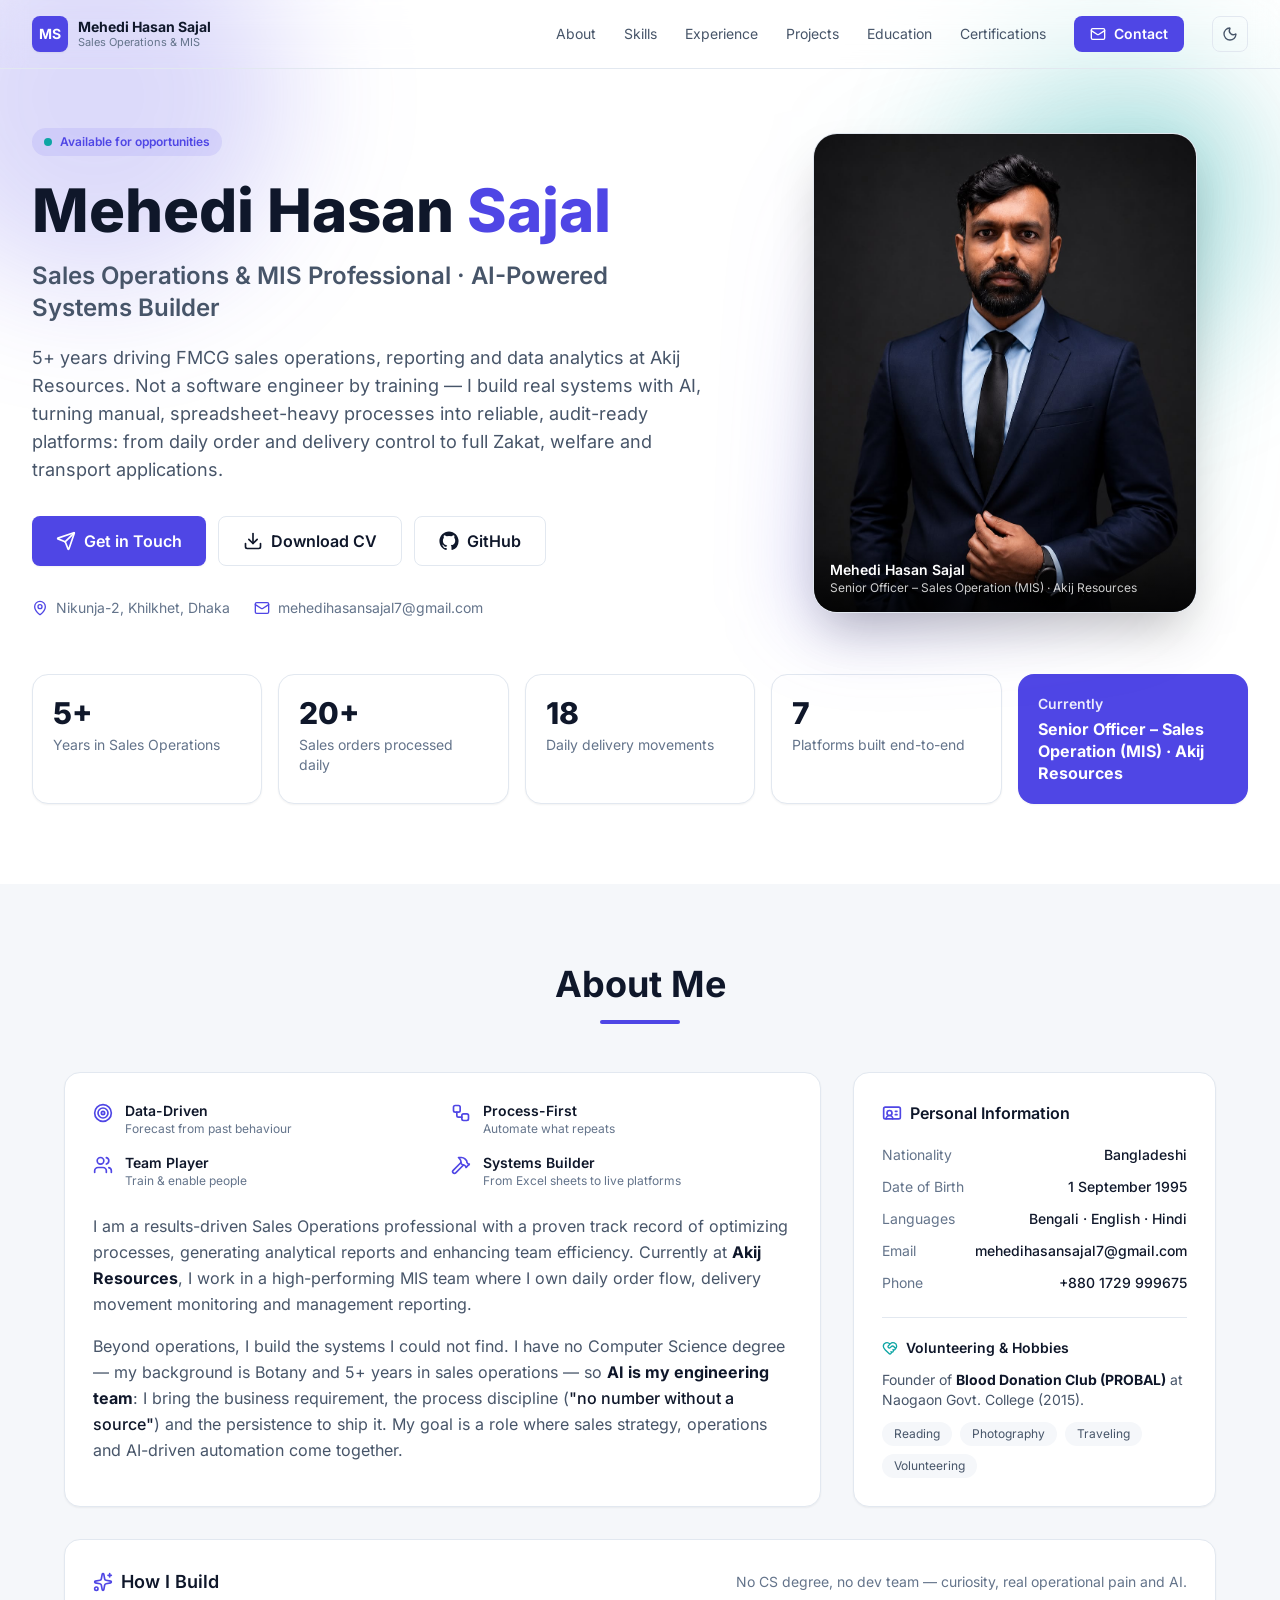
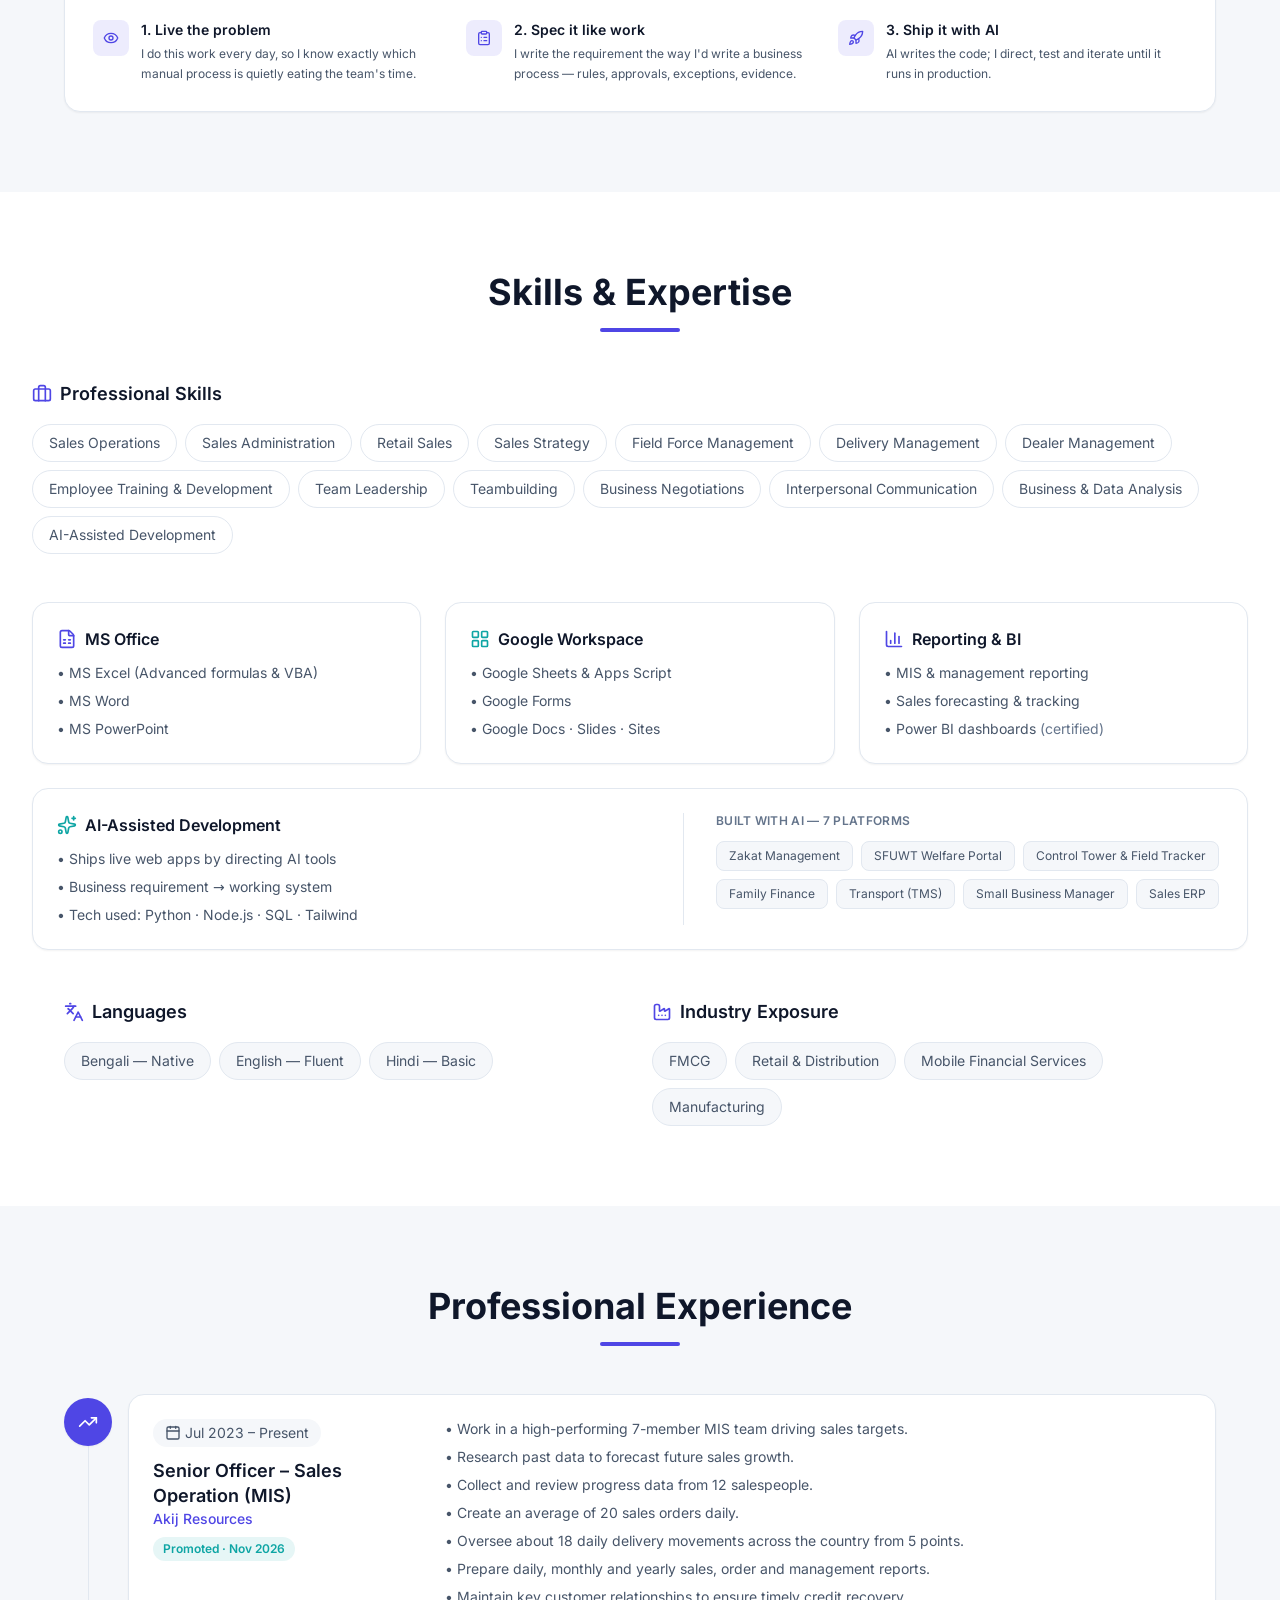
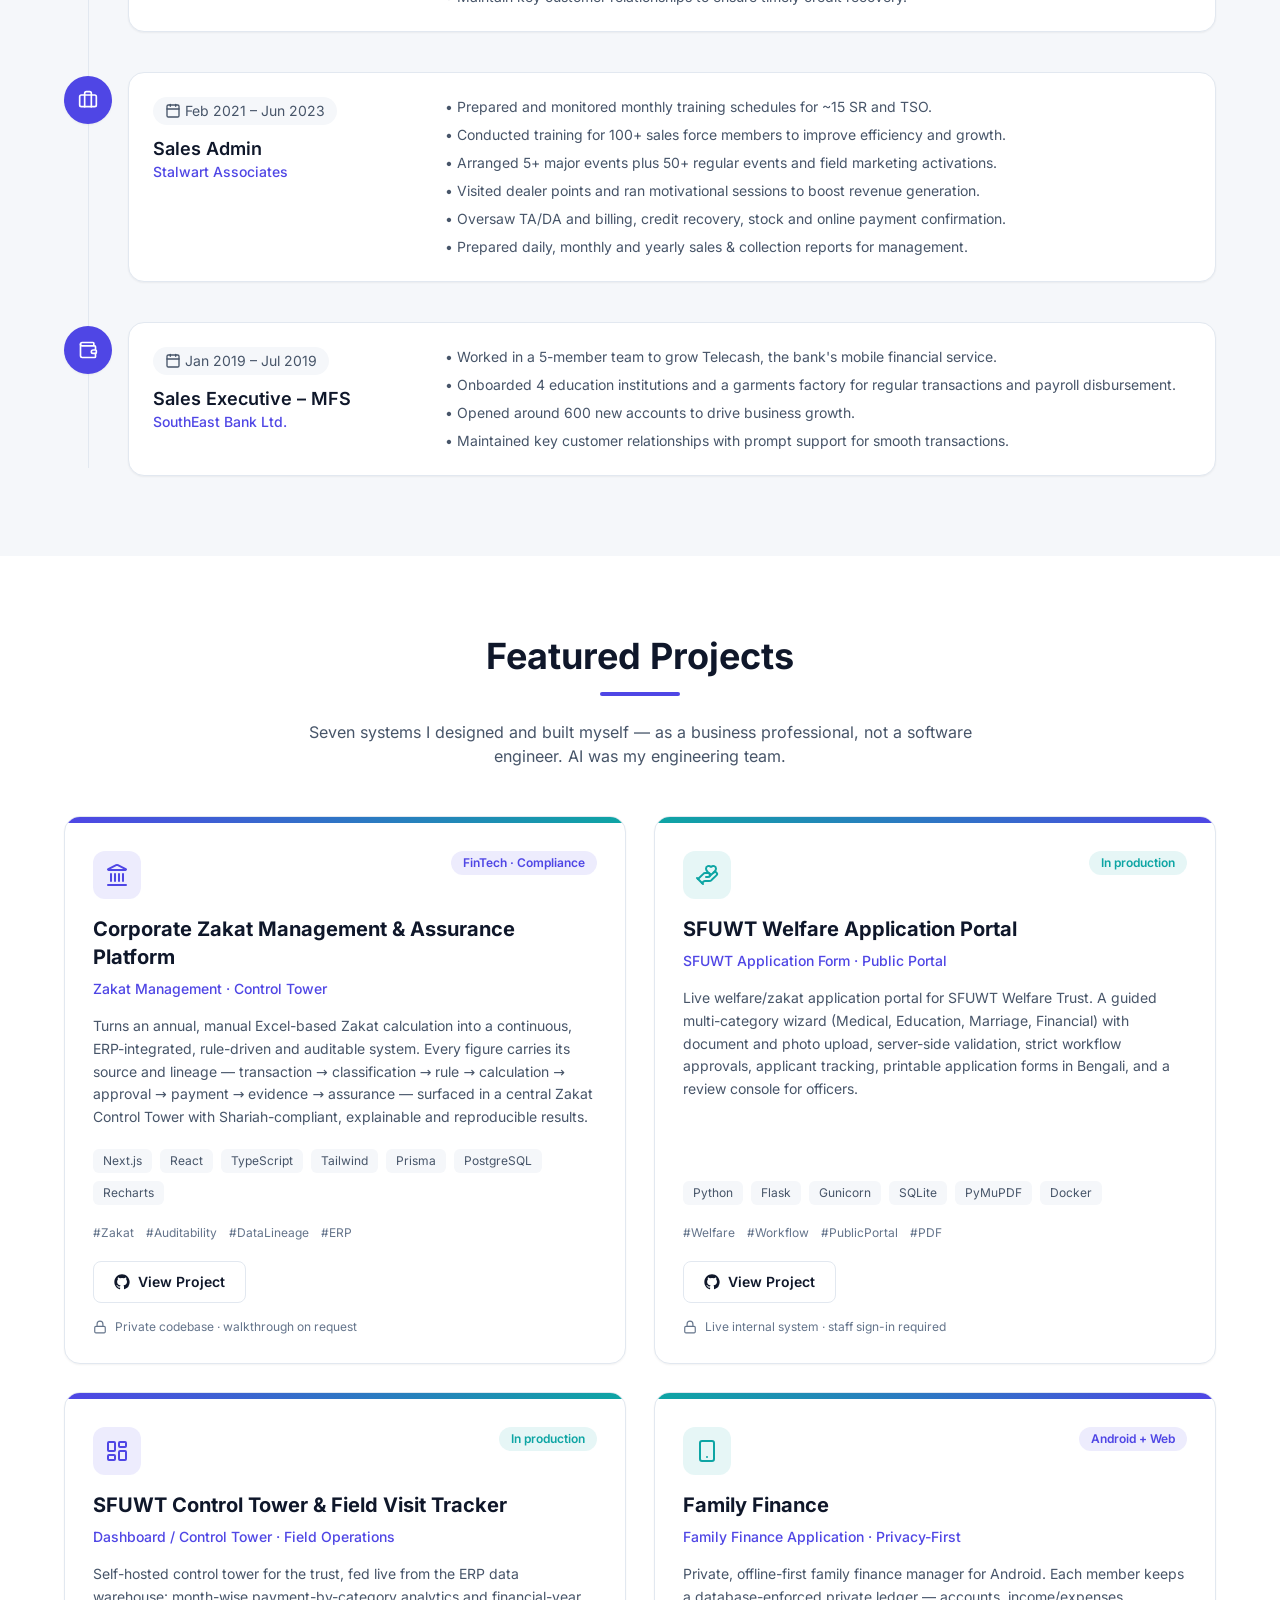
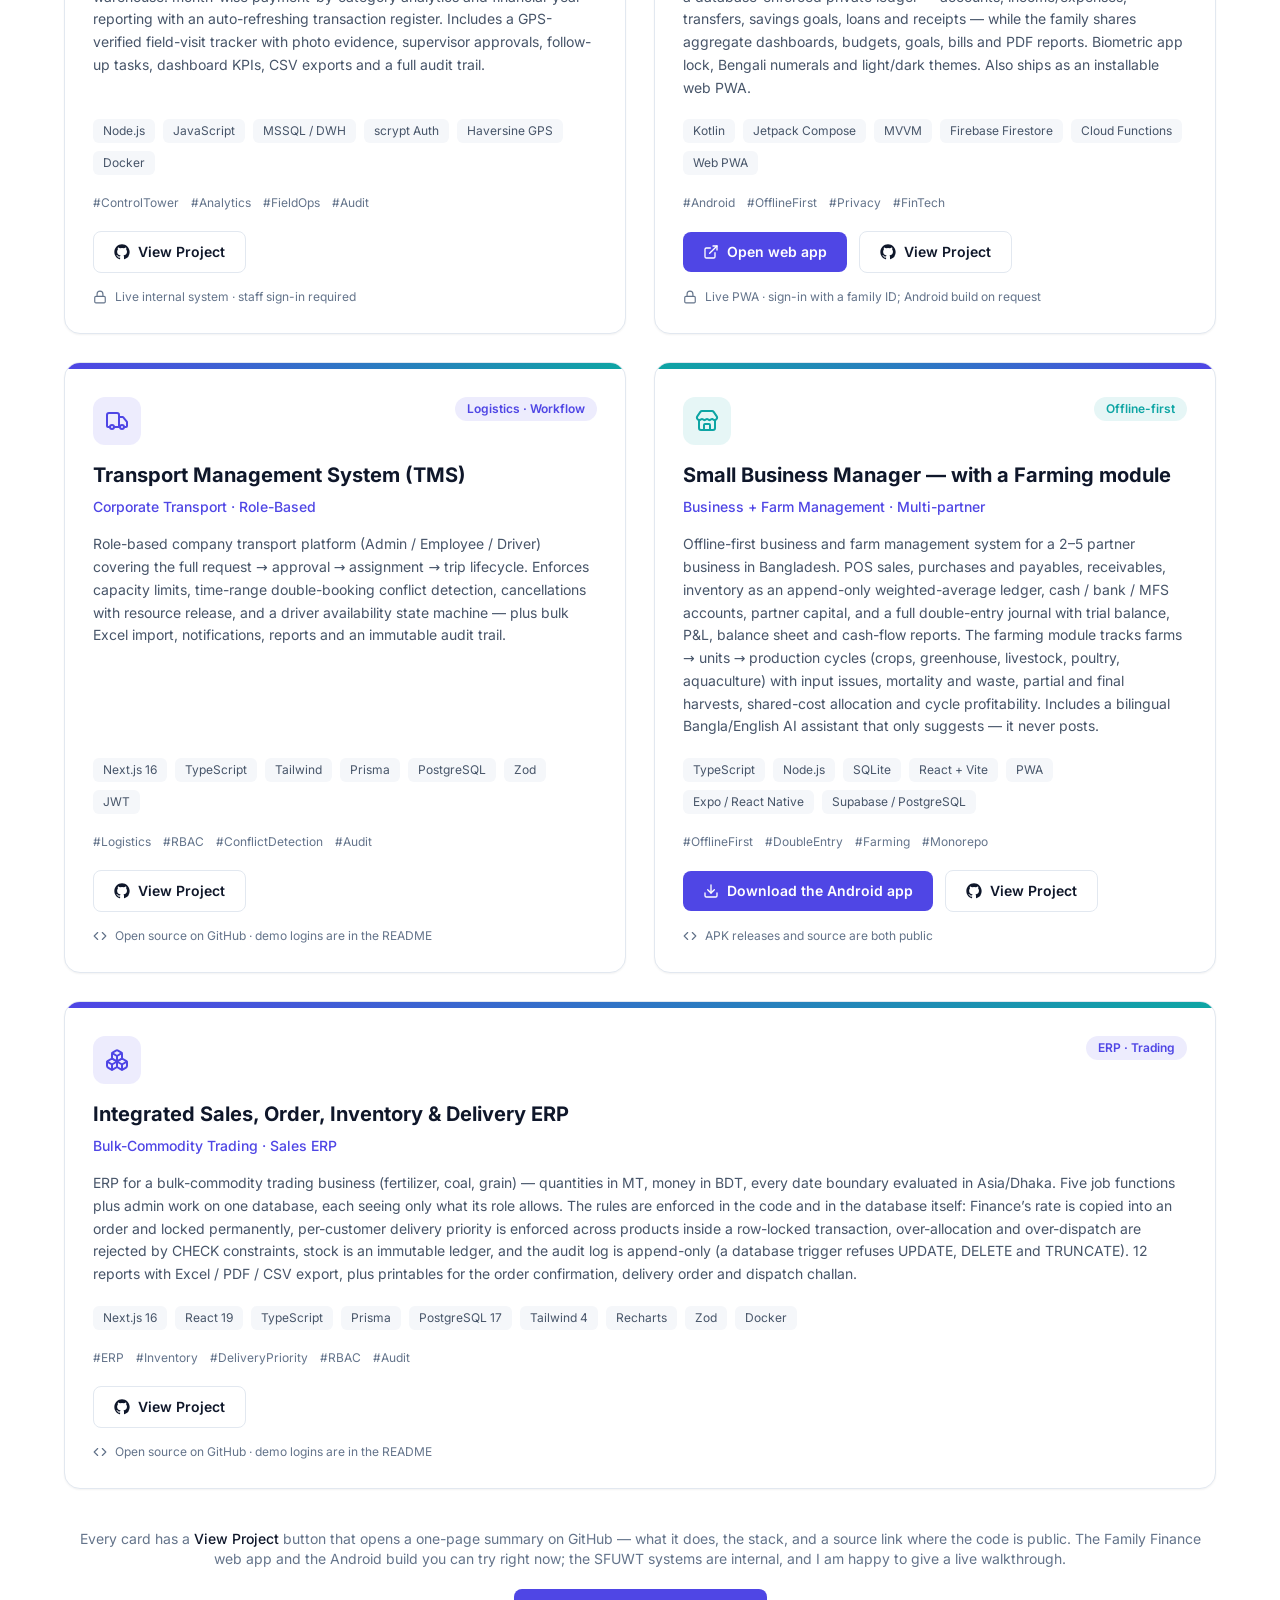
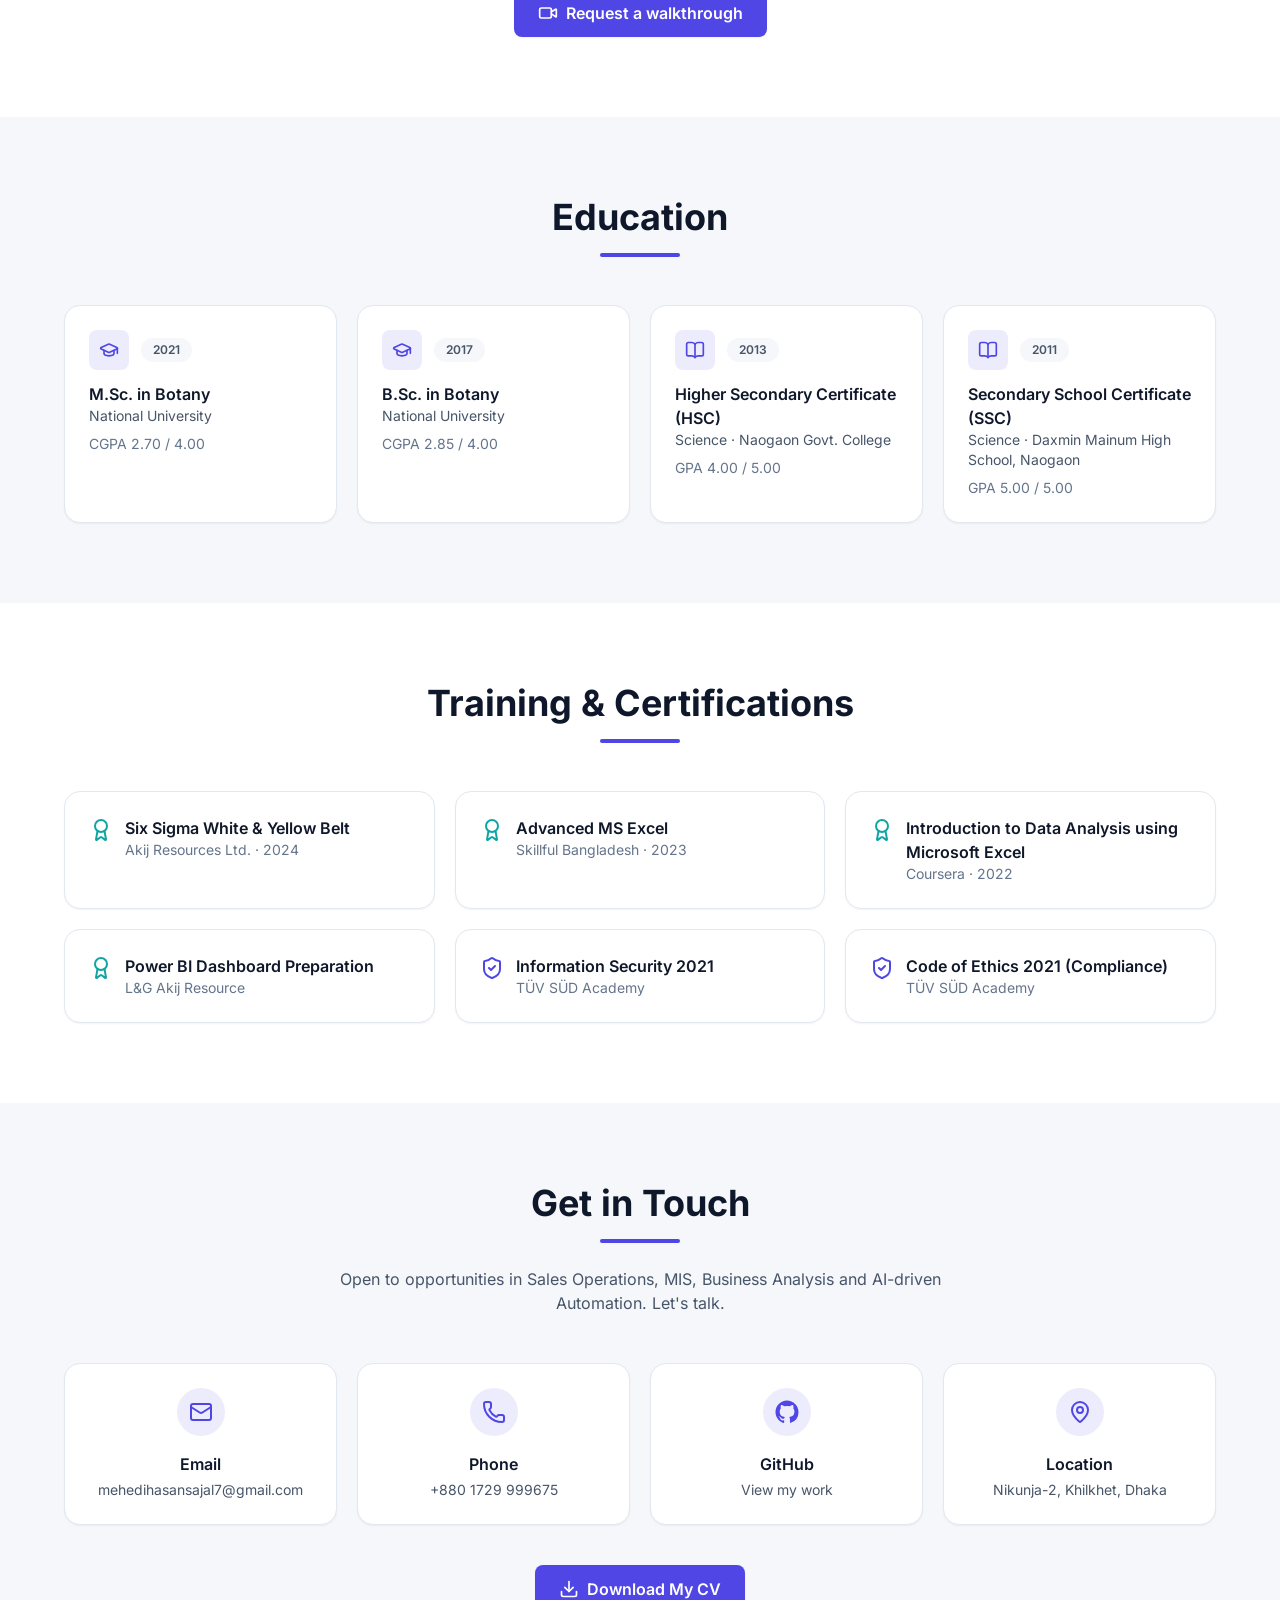
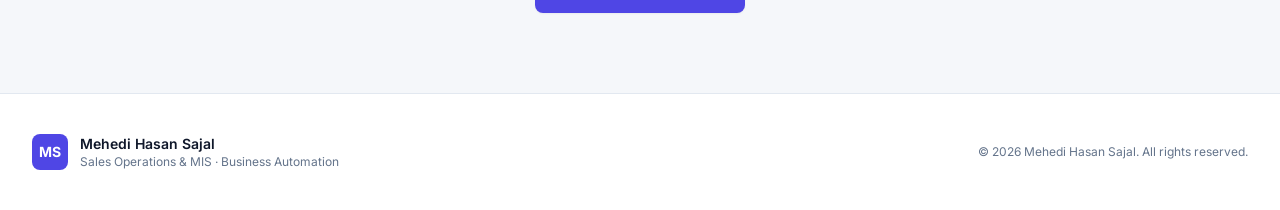
==== commit 8152cb57: "Promotion: Officer -> Senior Officer, Sales Operation (MIS)" ====
--- a/index.html
+++ b/index.html
@@ -265,7 +265,7 @@
             width="1024" height="1537" fetchpriority="high" class="w-full h-auto aspect-[4/5] object-cover object-top">
           <div class="absolute inset-x-0 bottom-0 p-4 bg-gradient-to-t from-black/75 via-black/40 to-transparent">
             <p class="text-white text-sm font-semibold">Mehedi Hasan Sajal</p>
-            <p class="text-white/80 text-xs">Officer – Sales Operation (MIS) · Akij Resources</p>
+            <p class="text-white/80 text-xs">Senior Officer – Sales Operation (MIS) · Akij Resources</p>
           </div>
         </div>
       </div>
@@ -291,7 +291,7 @@
       </div>
       <div class="col-span-2 md:col-span-3 lg:col-span-1 bg-primary text-white rounded-2xl p-5 shadow-sm reveal">
         <p class="text-sm font-semibold opacity-90">Currently</p>
-        <p class="text-base font-bold mt-1 leading-snug">Officer – Sales Operation (MIS) · Akij Resources</p>
+        <p class="text-base font-bold mt-1 leading-snug">Senior Officer – Sales Operation (MIS) · Akij Resources</p>
       </div>
     </div>
   </section>
@@ -599,8 +599,9 @@
               <span class="inline-flex items-center gap-1 px-3 py-1 bg-surface2 text-body rounded-full text-sm whitespace-nowrap mb-3">
                 <svg class="w-4 h-4" xmlns="http://www.w3.org/2000/svg" width="24" height="24" viewBox="0 0 24 24" fill="none" stroke="currentColor" stroke-width="2" stroke-linecap="round" stroke-linejoin="round" aria-hidden="true"><path d="M8 2v3" /> <path d="M16 2v3" /> <rect x="3" y="3" width="18" height="18" rx="2" /> <path d="M3 9h18" /></svg>Jul 2023 – Present
               </span>
-              <h3 class="text-lg font-semibold text-heading leading-snug">Officer – Sales Operation (MIS)</h3>
+              <h3 class="text-lg font-semibold text-heading leading-snug">Senior Officer – Sales Operation (MIS)</h3>
               <p class="text-primary font-medium text-sm">Akij Resources</p>
+              <span class="inline-flex items-center gap-1 mt-2 px-2.5 py-1 rounded-full bg-accent/10 text-accent text-xs font-semibold">Promoted &middot; Nov 2026</span>
             </div>
             <ul class="space-y-2 text-sm text-body">
               <li>• Work in a high-performing 7-member MIS team driving sales targets.</li>
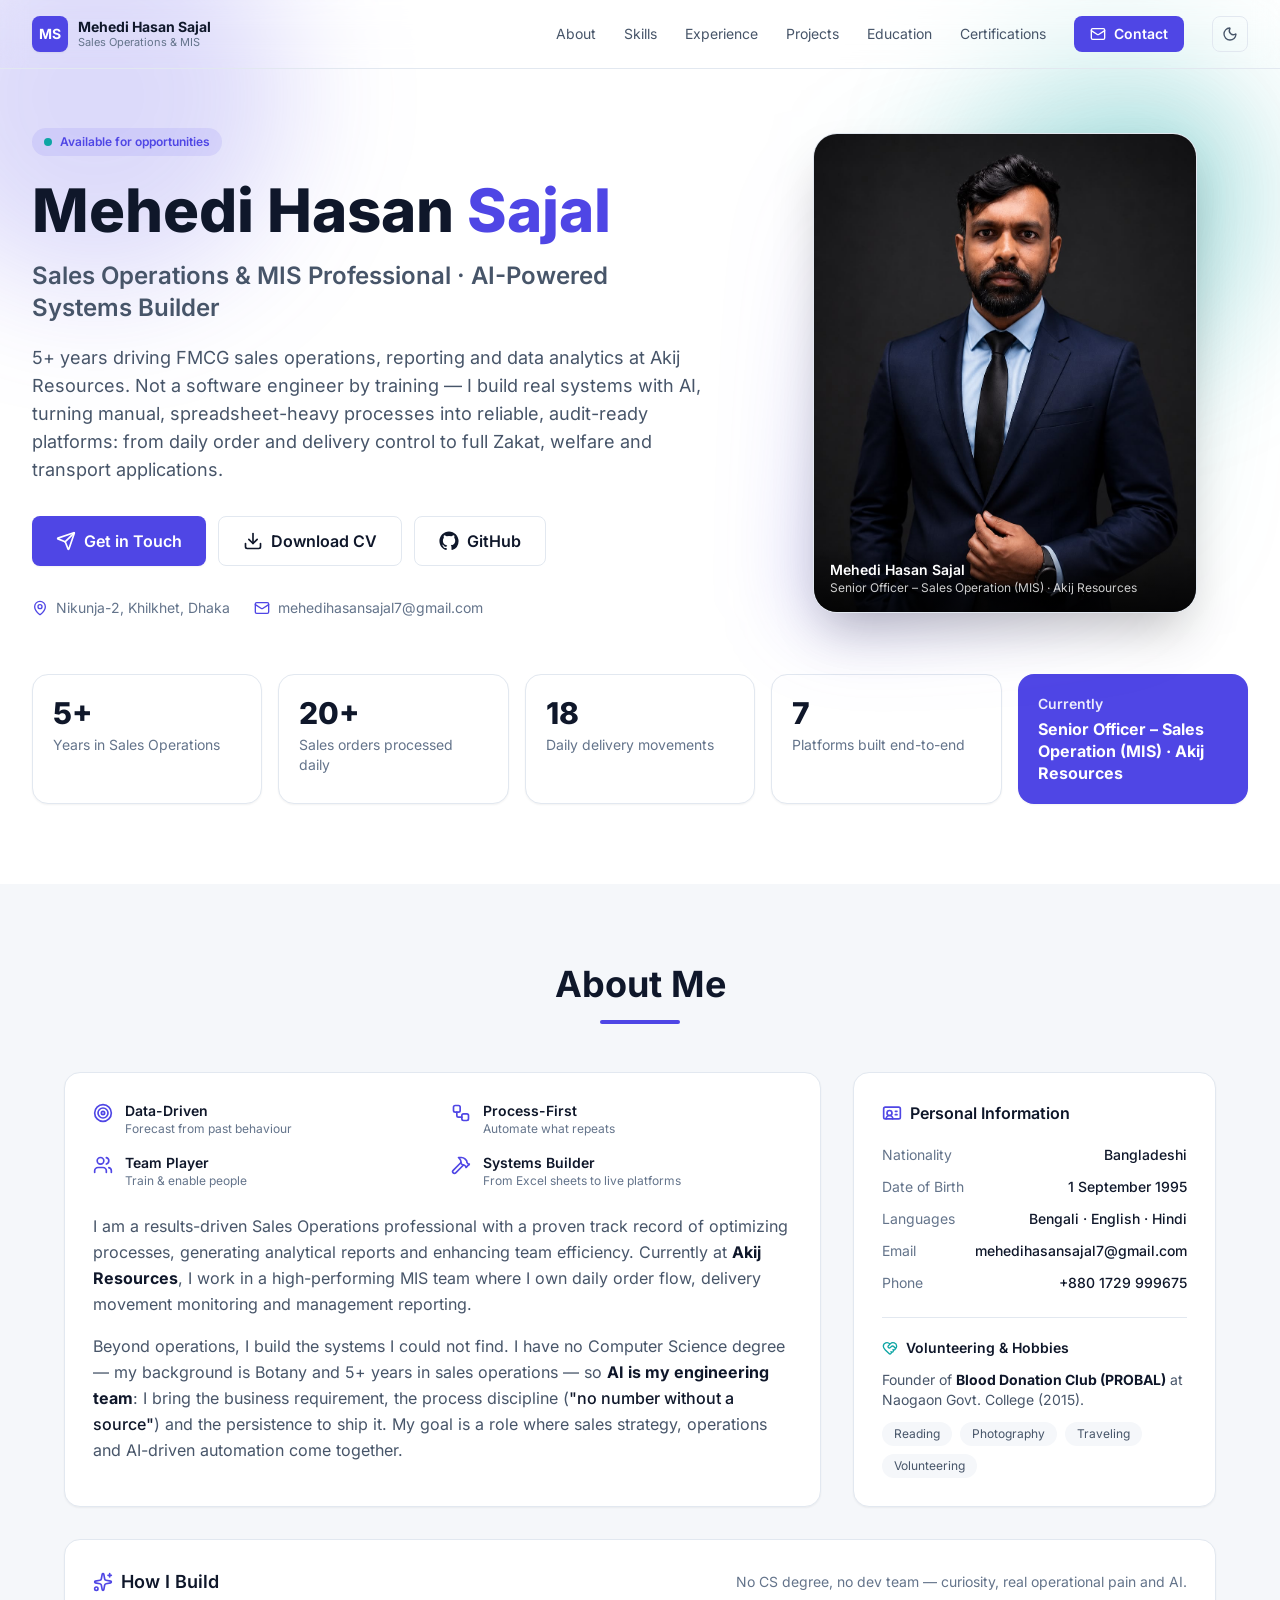
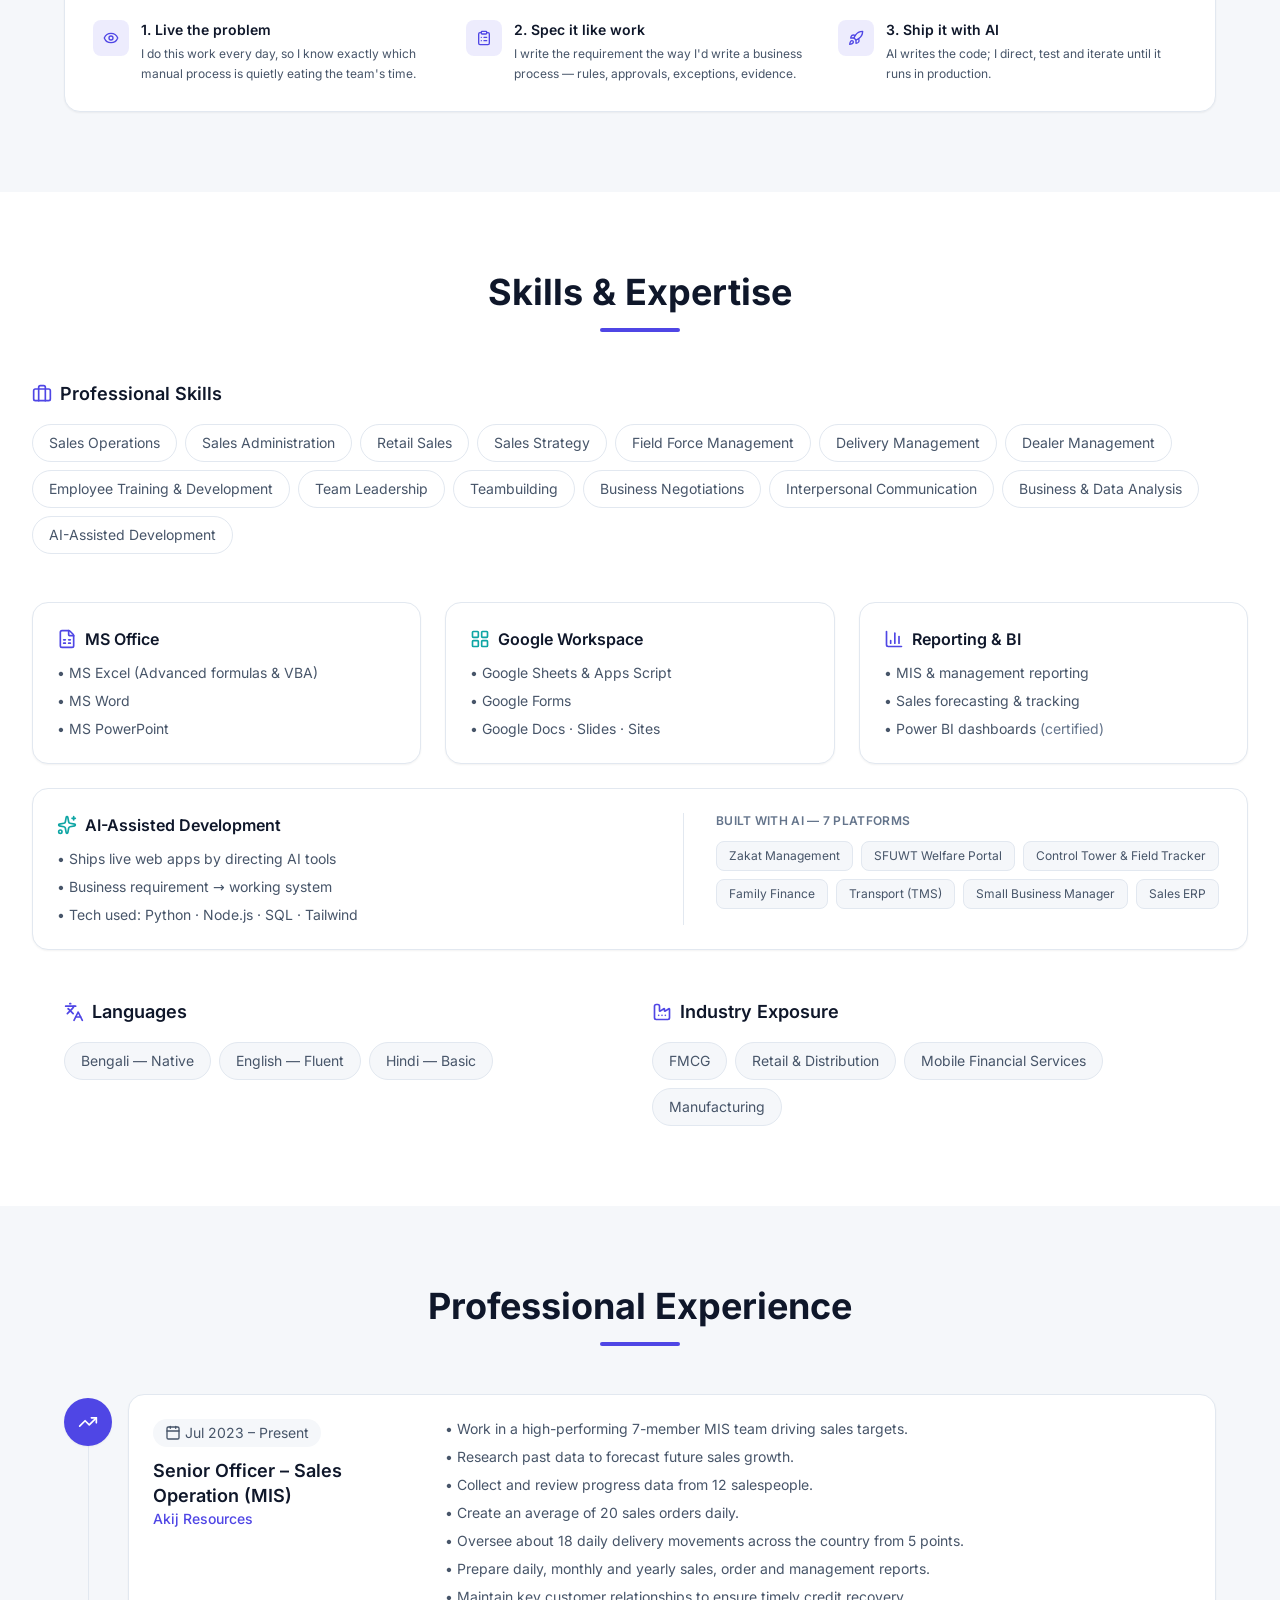
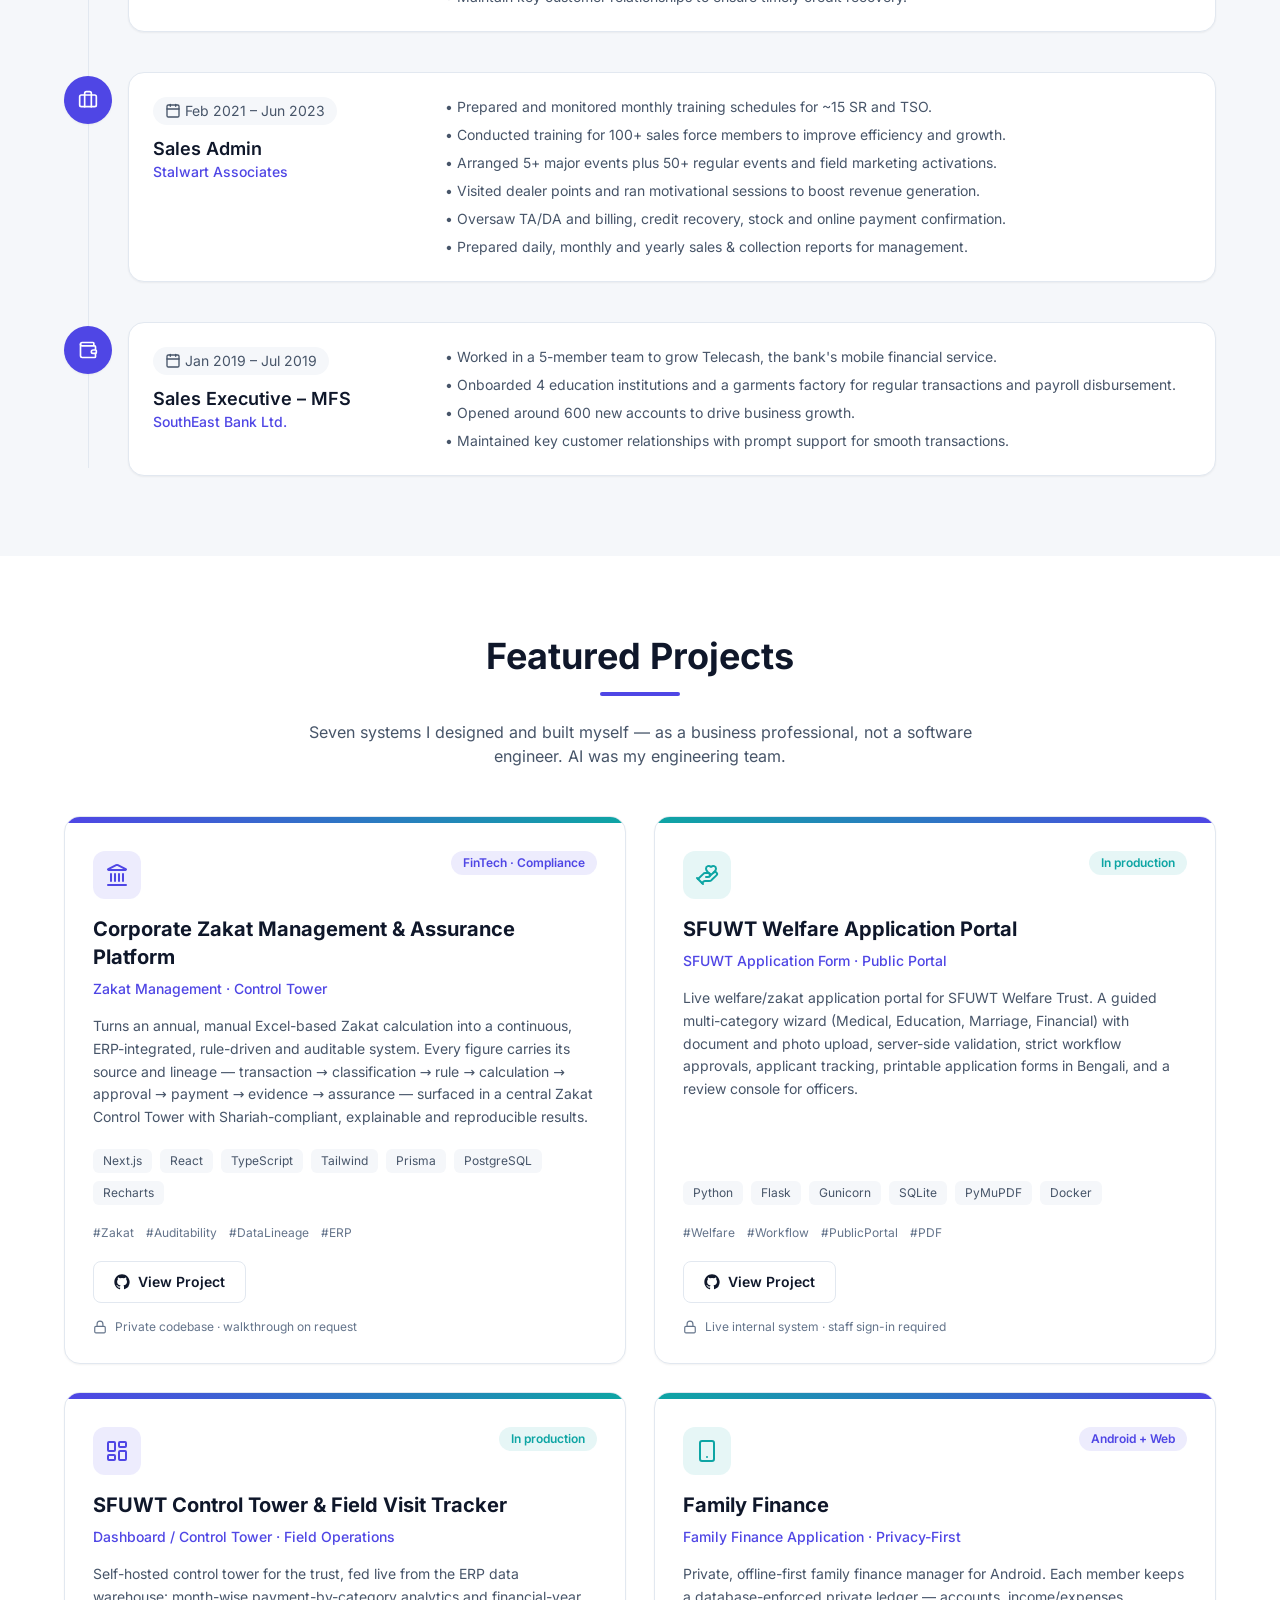
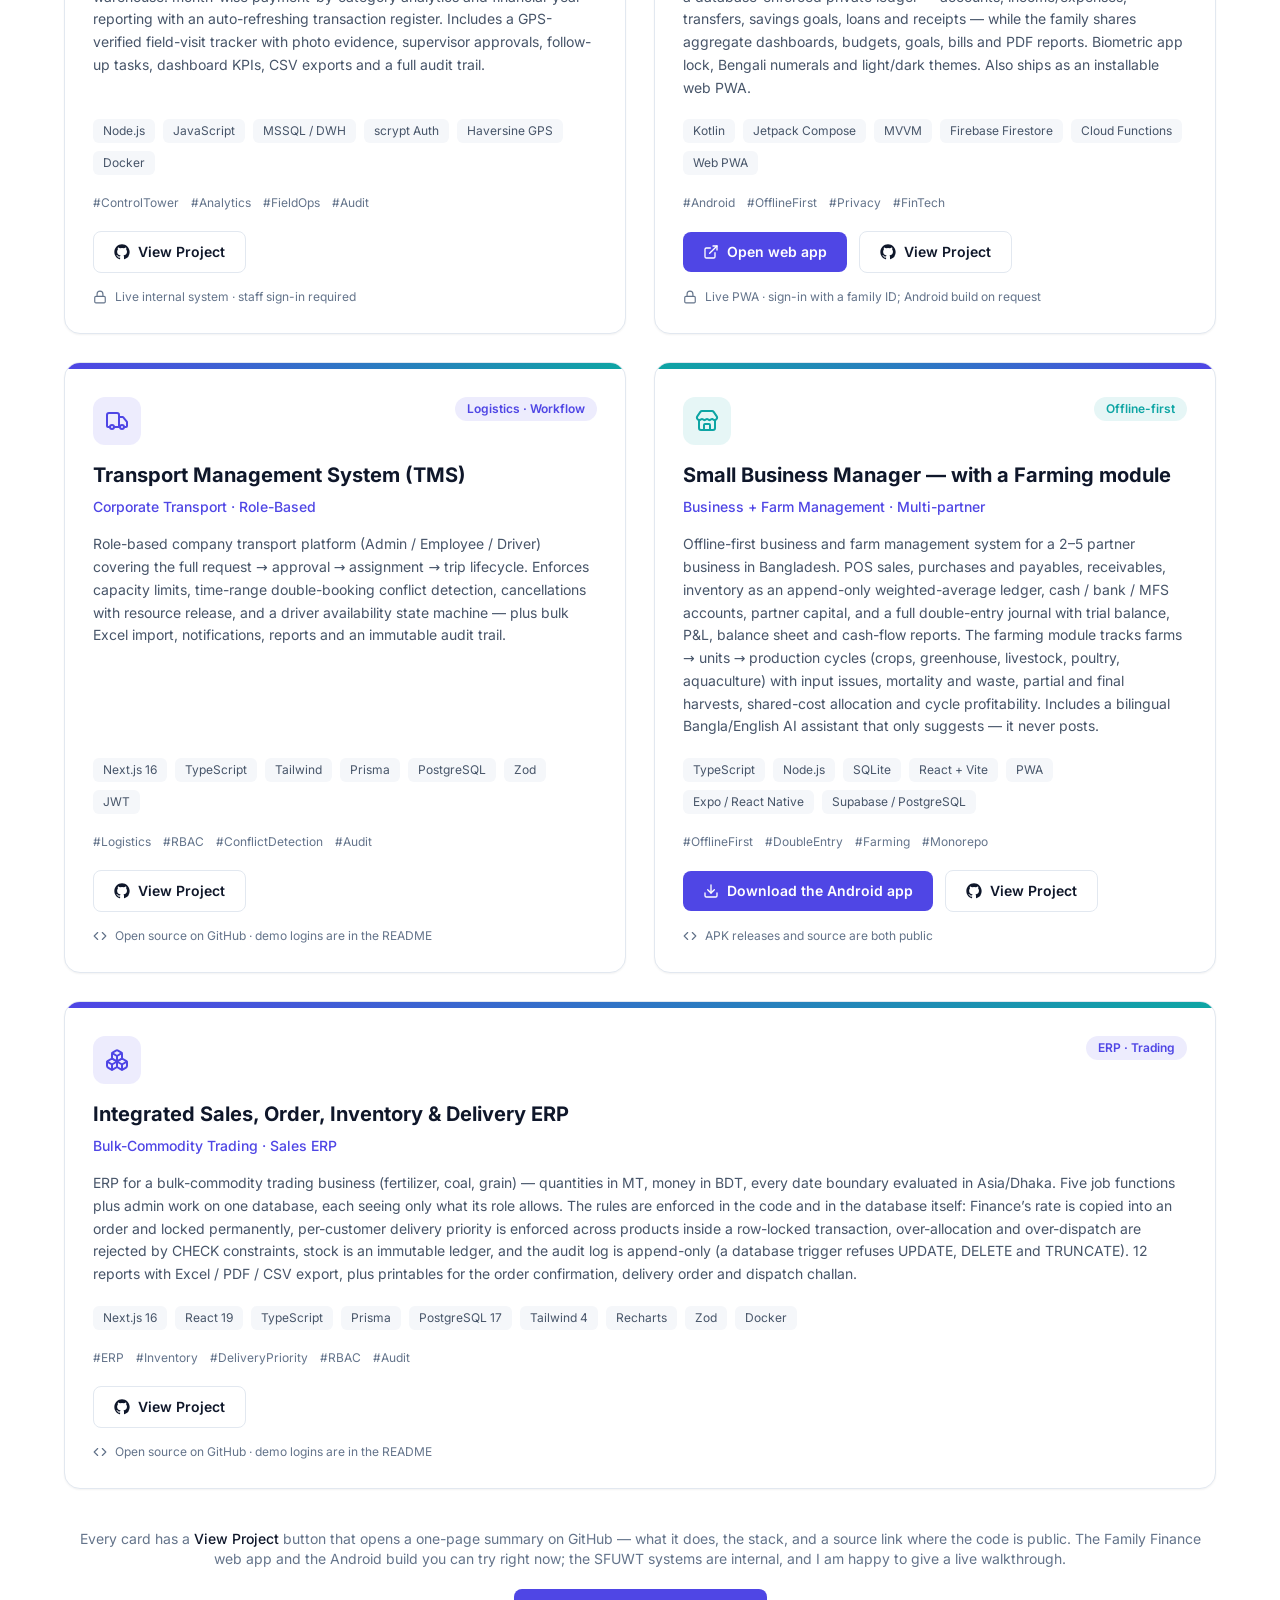
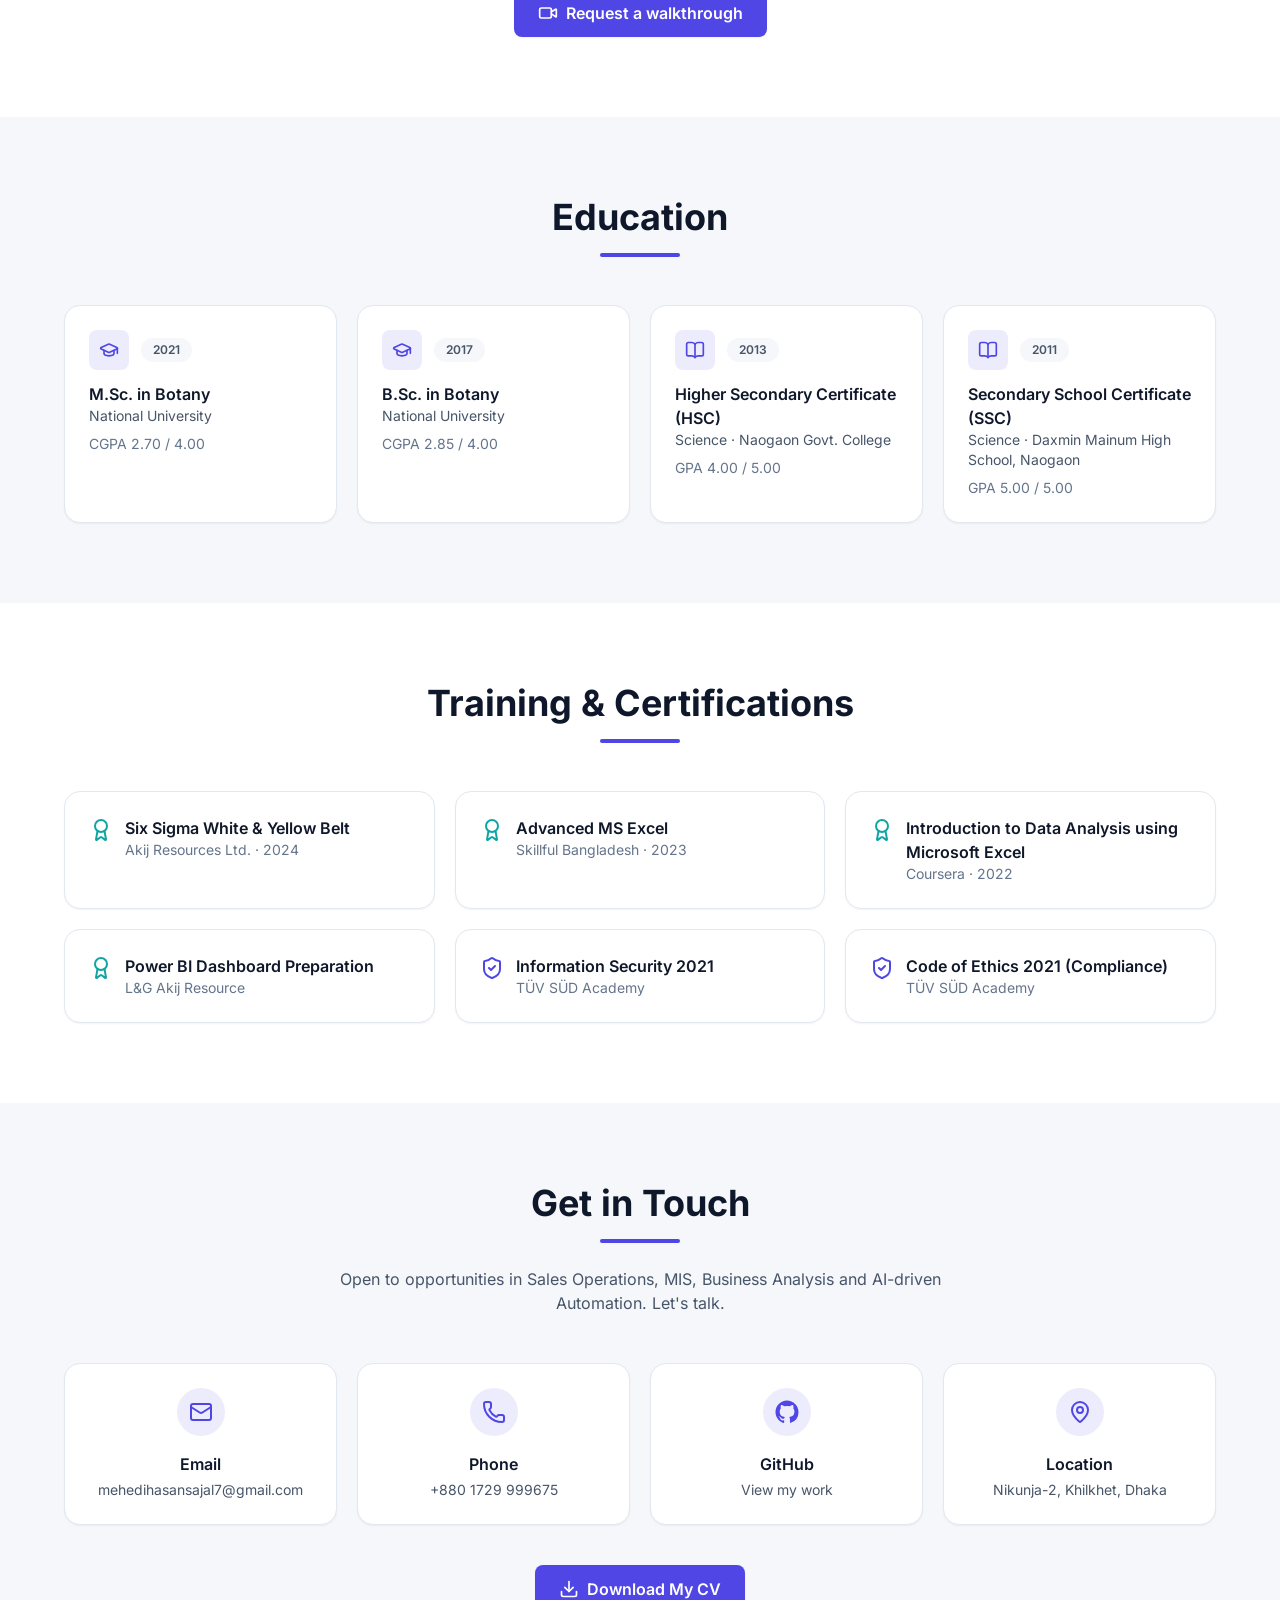
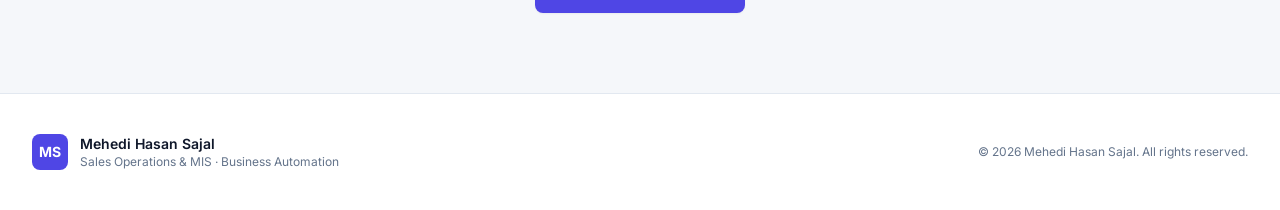
==== commit 7356c8a8: "Remove the promoted badge" ====
--- a/index.html
+++ b/index.html
@@ -601,7 +601,6 @@
               </span>
               <h3 class="text-lg font-semibold text-heading leading-snug">Senior Officer – Sales Operation (MIS)</h3>
               <p class="text-primary font-medium text-sm">Akij Resources</p>
-              <span class="inline-flex items-center gap-1 mt-2 px-2.5 py-1 rounded-full bg-accent/10 text-accent text-xs font-semibold">Promoted &middot; Nov 2026</span>
             </div>
             <ul class="space-y-2 text-sm text-body">
               <li>• Work in a high-performing 7-member MIS team driving sales targets.</li>
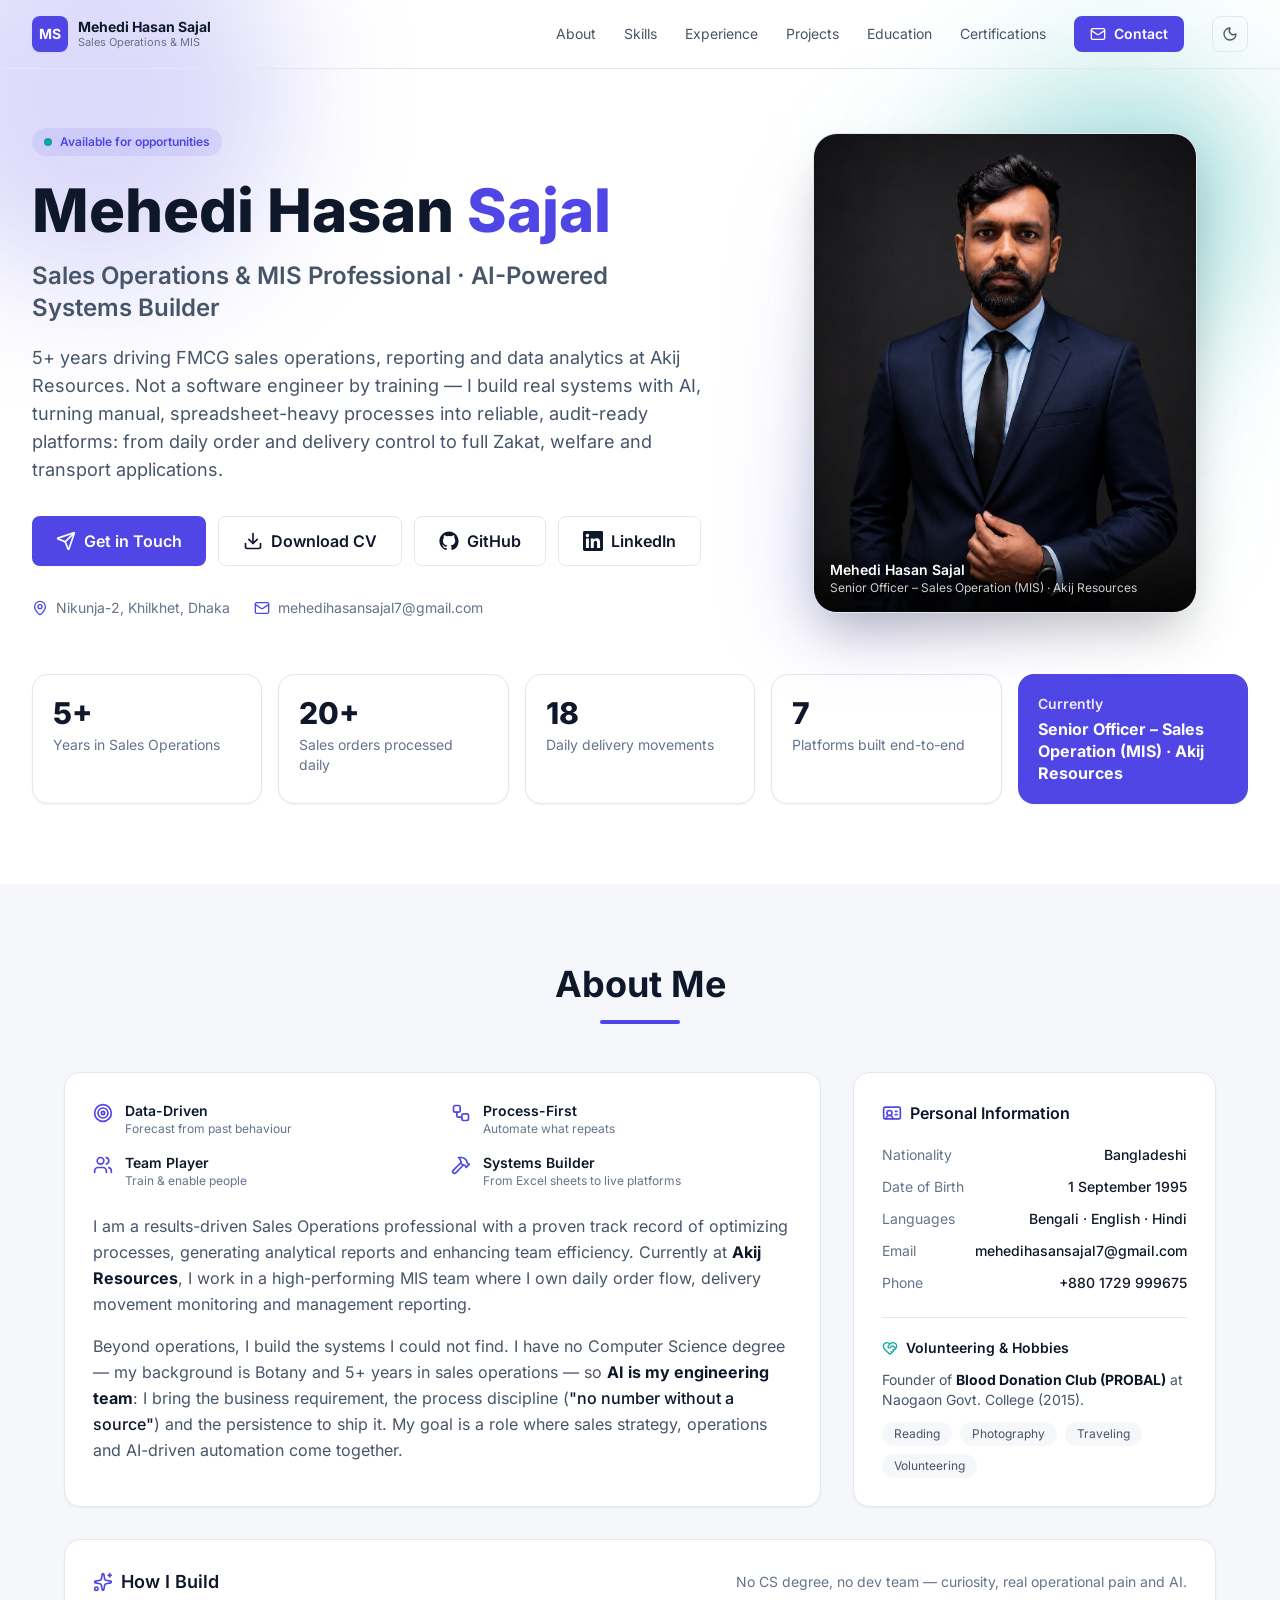
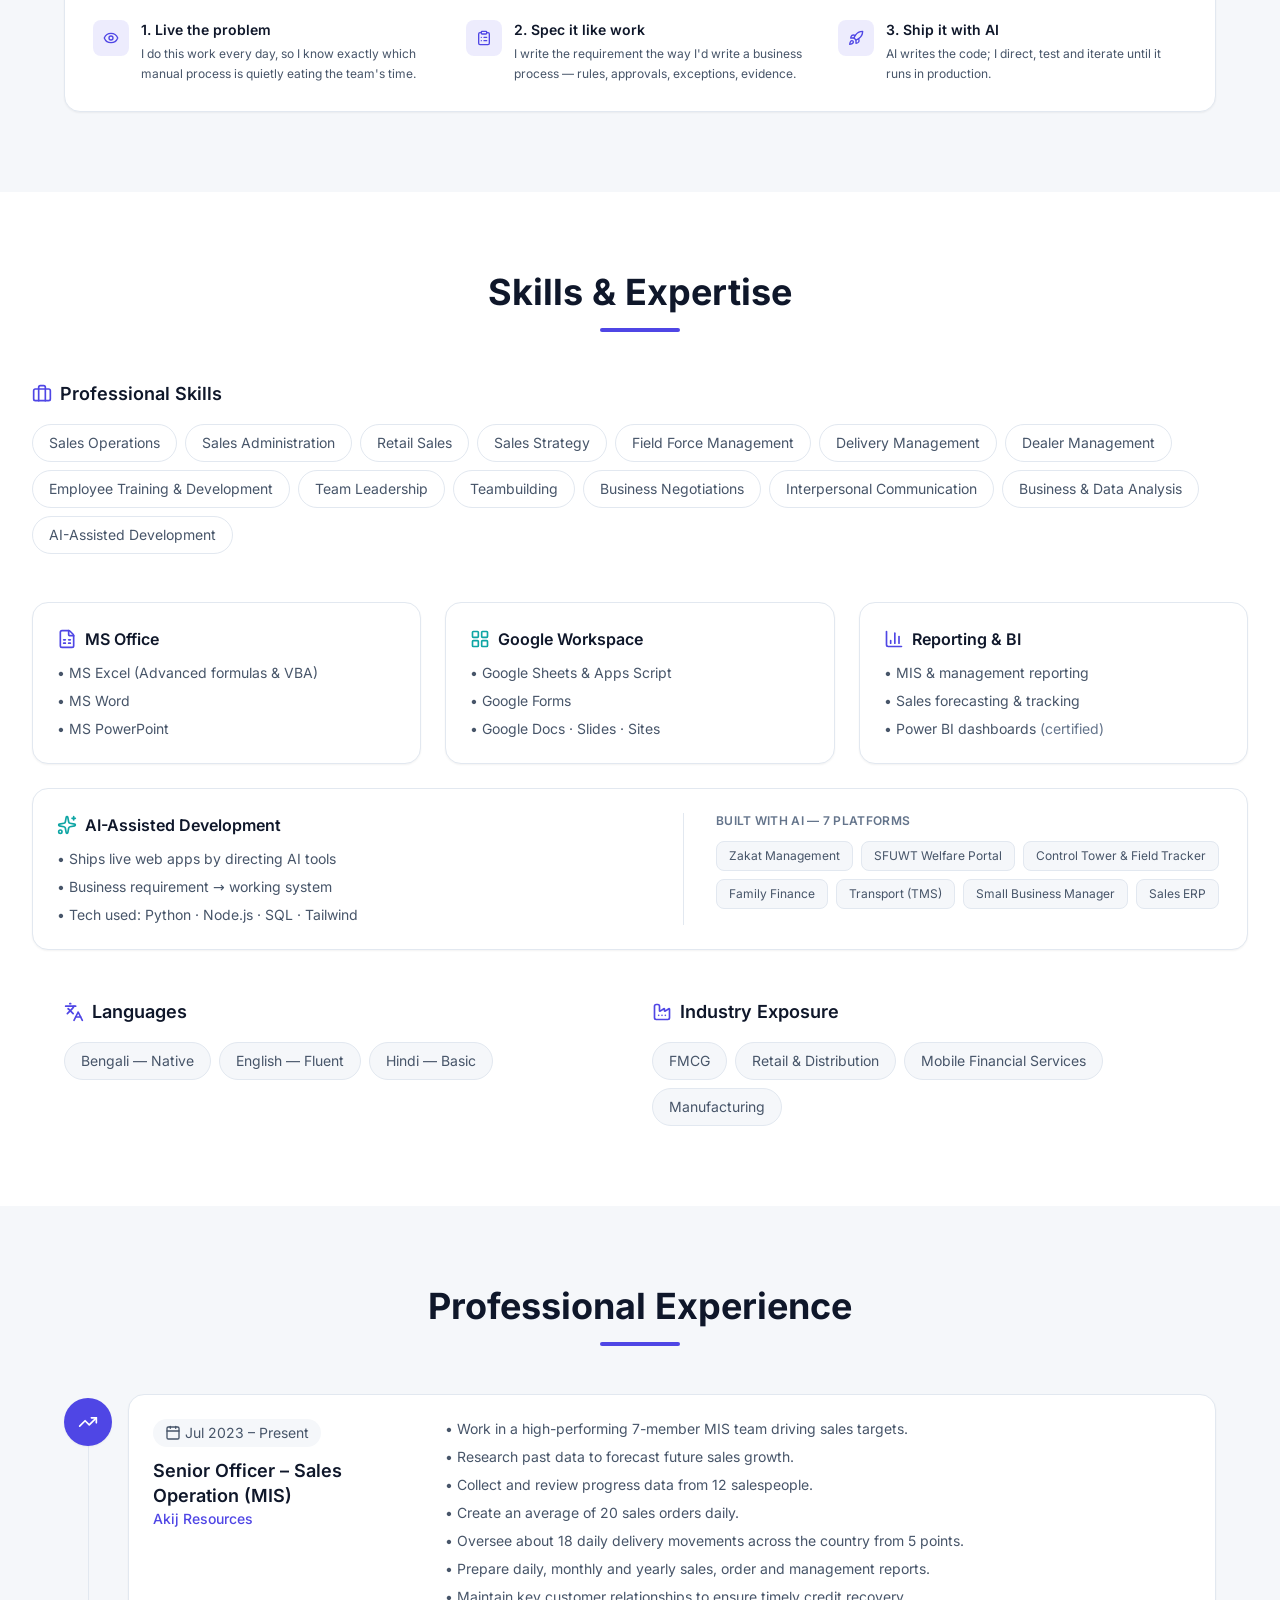
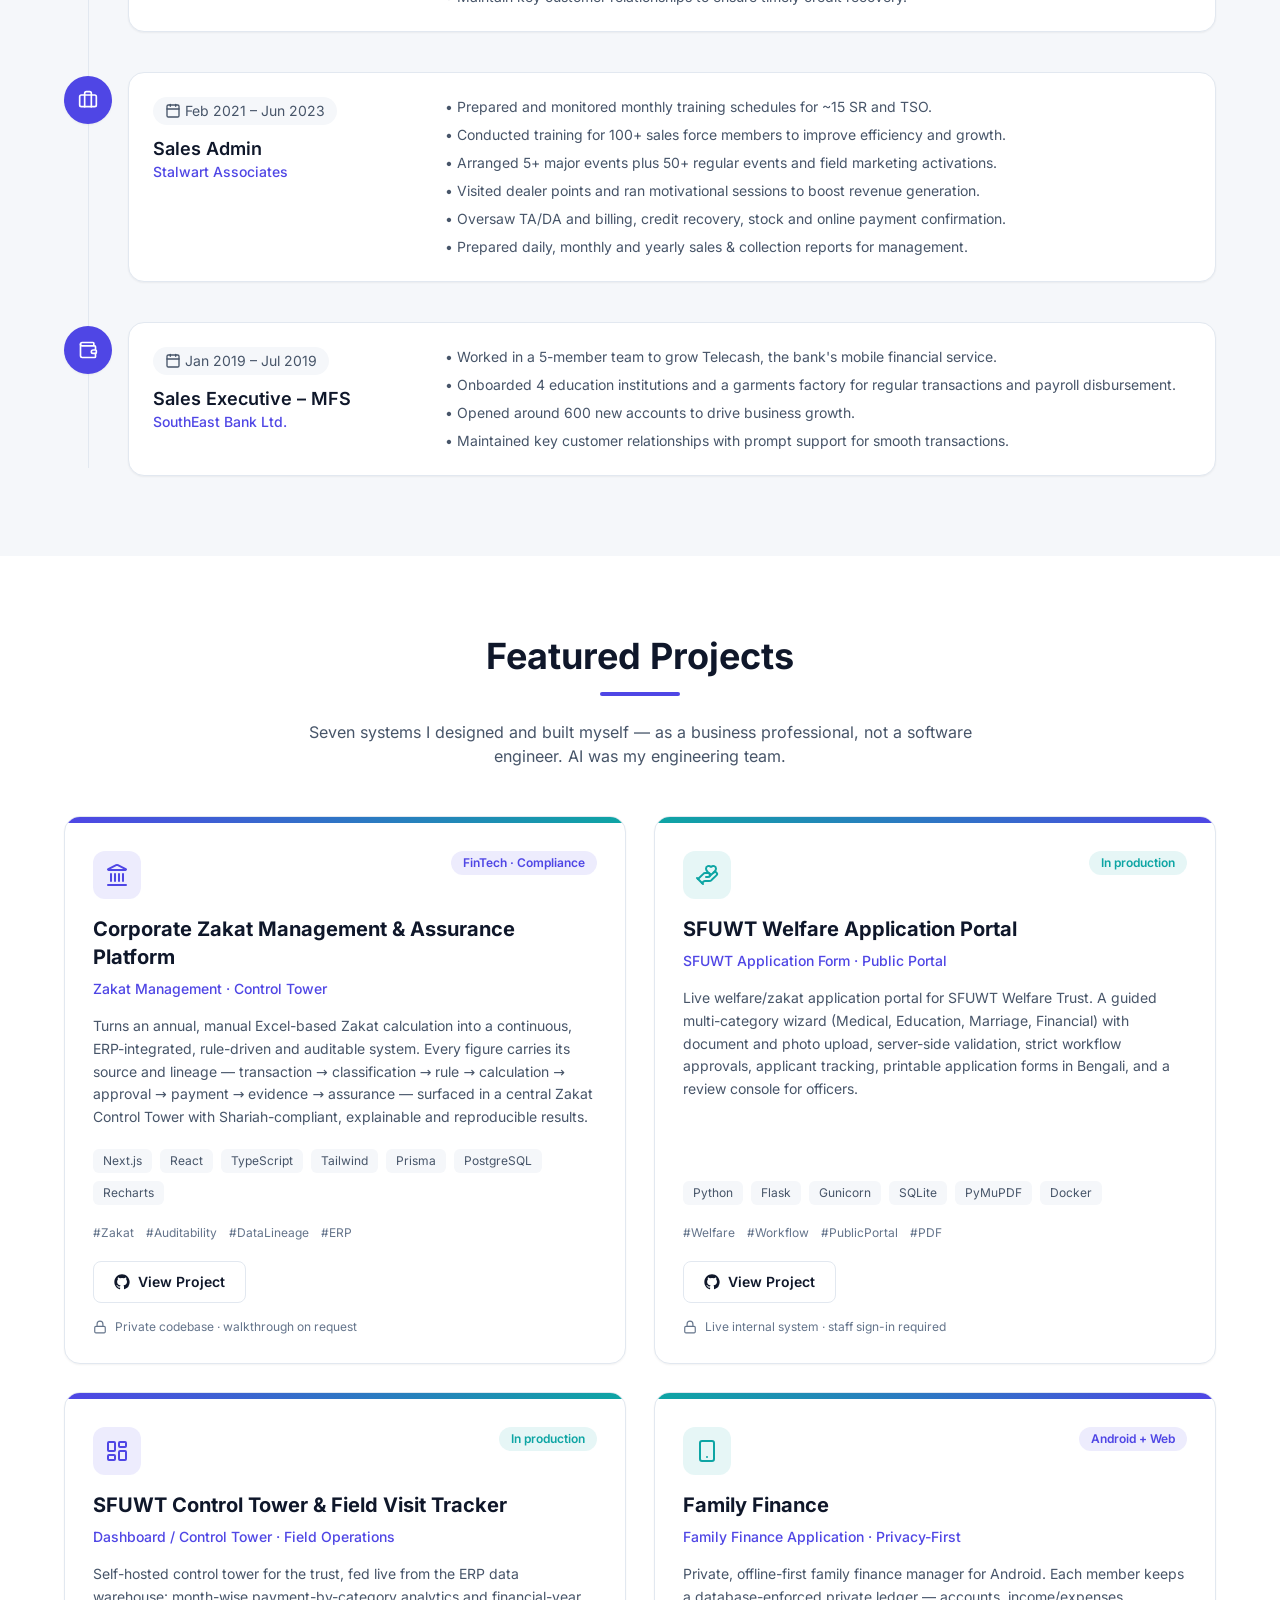
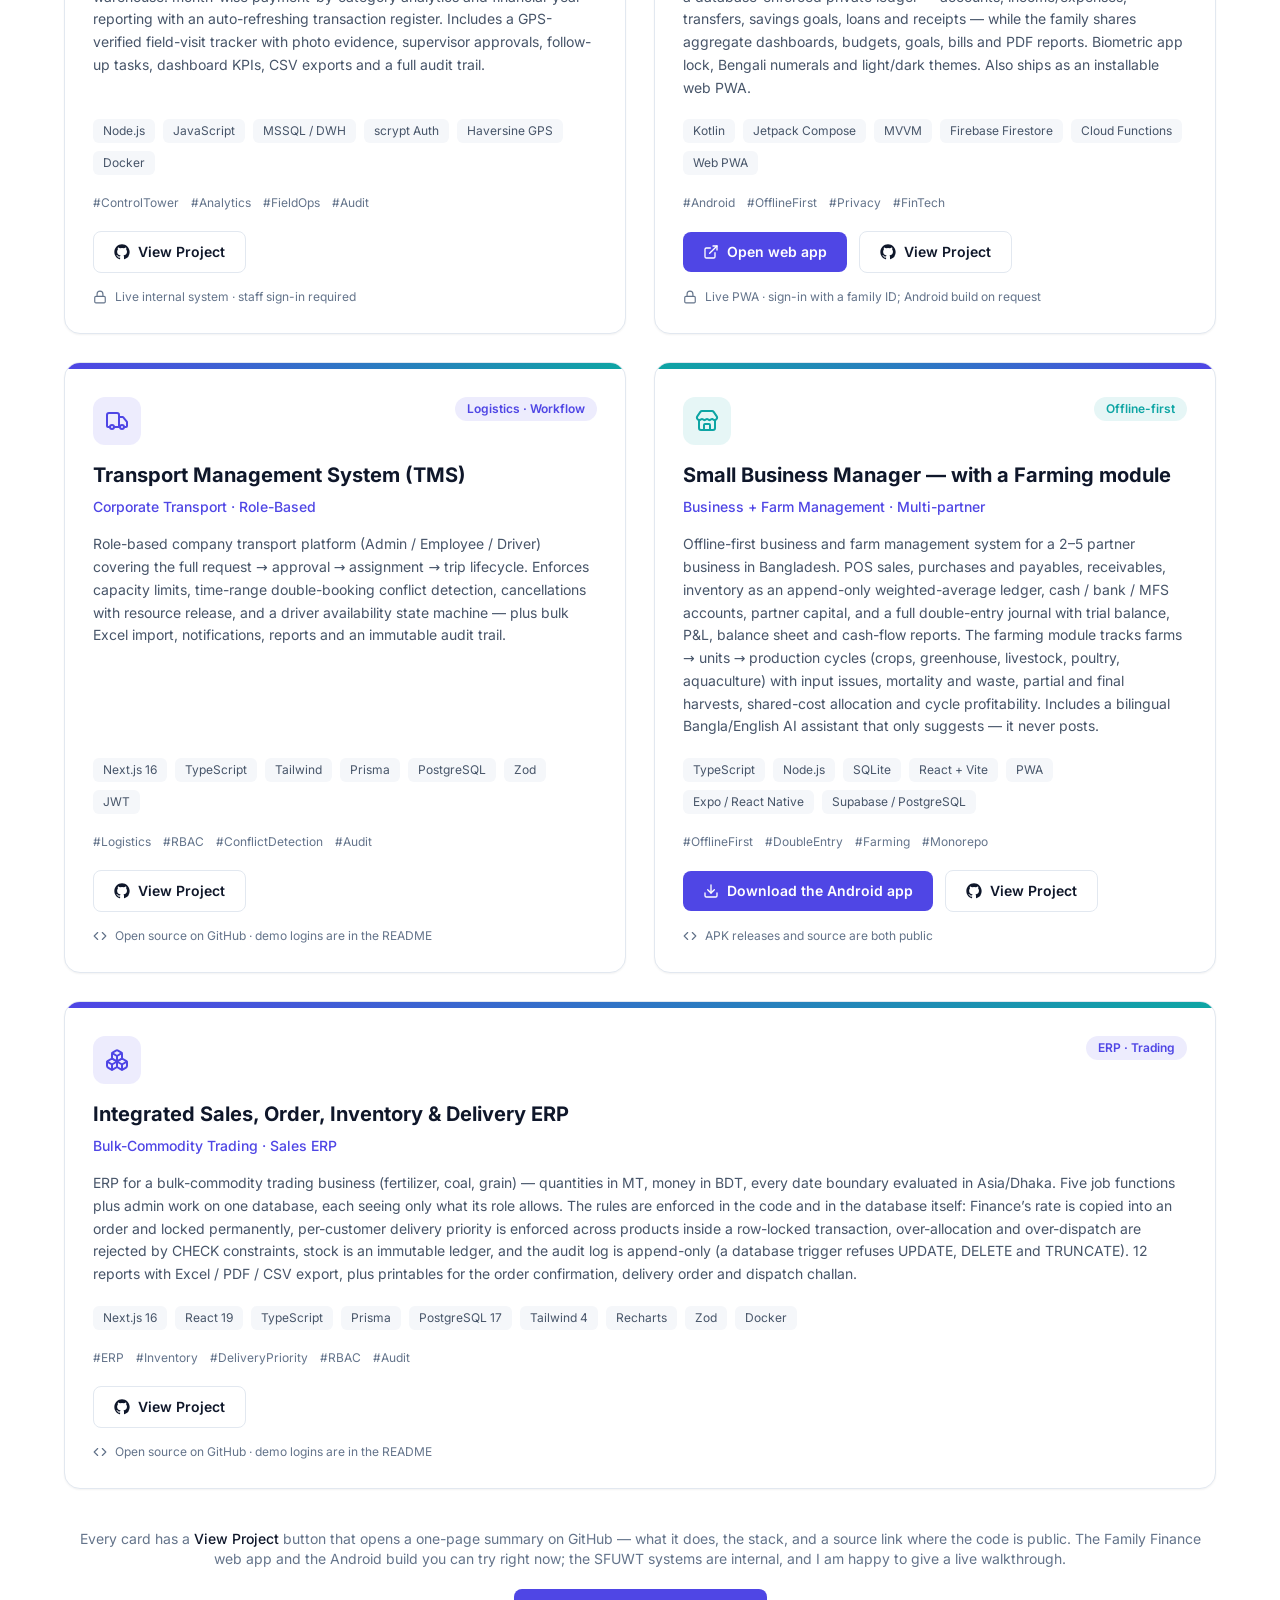
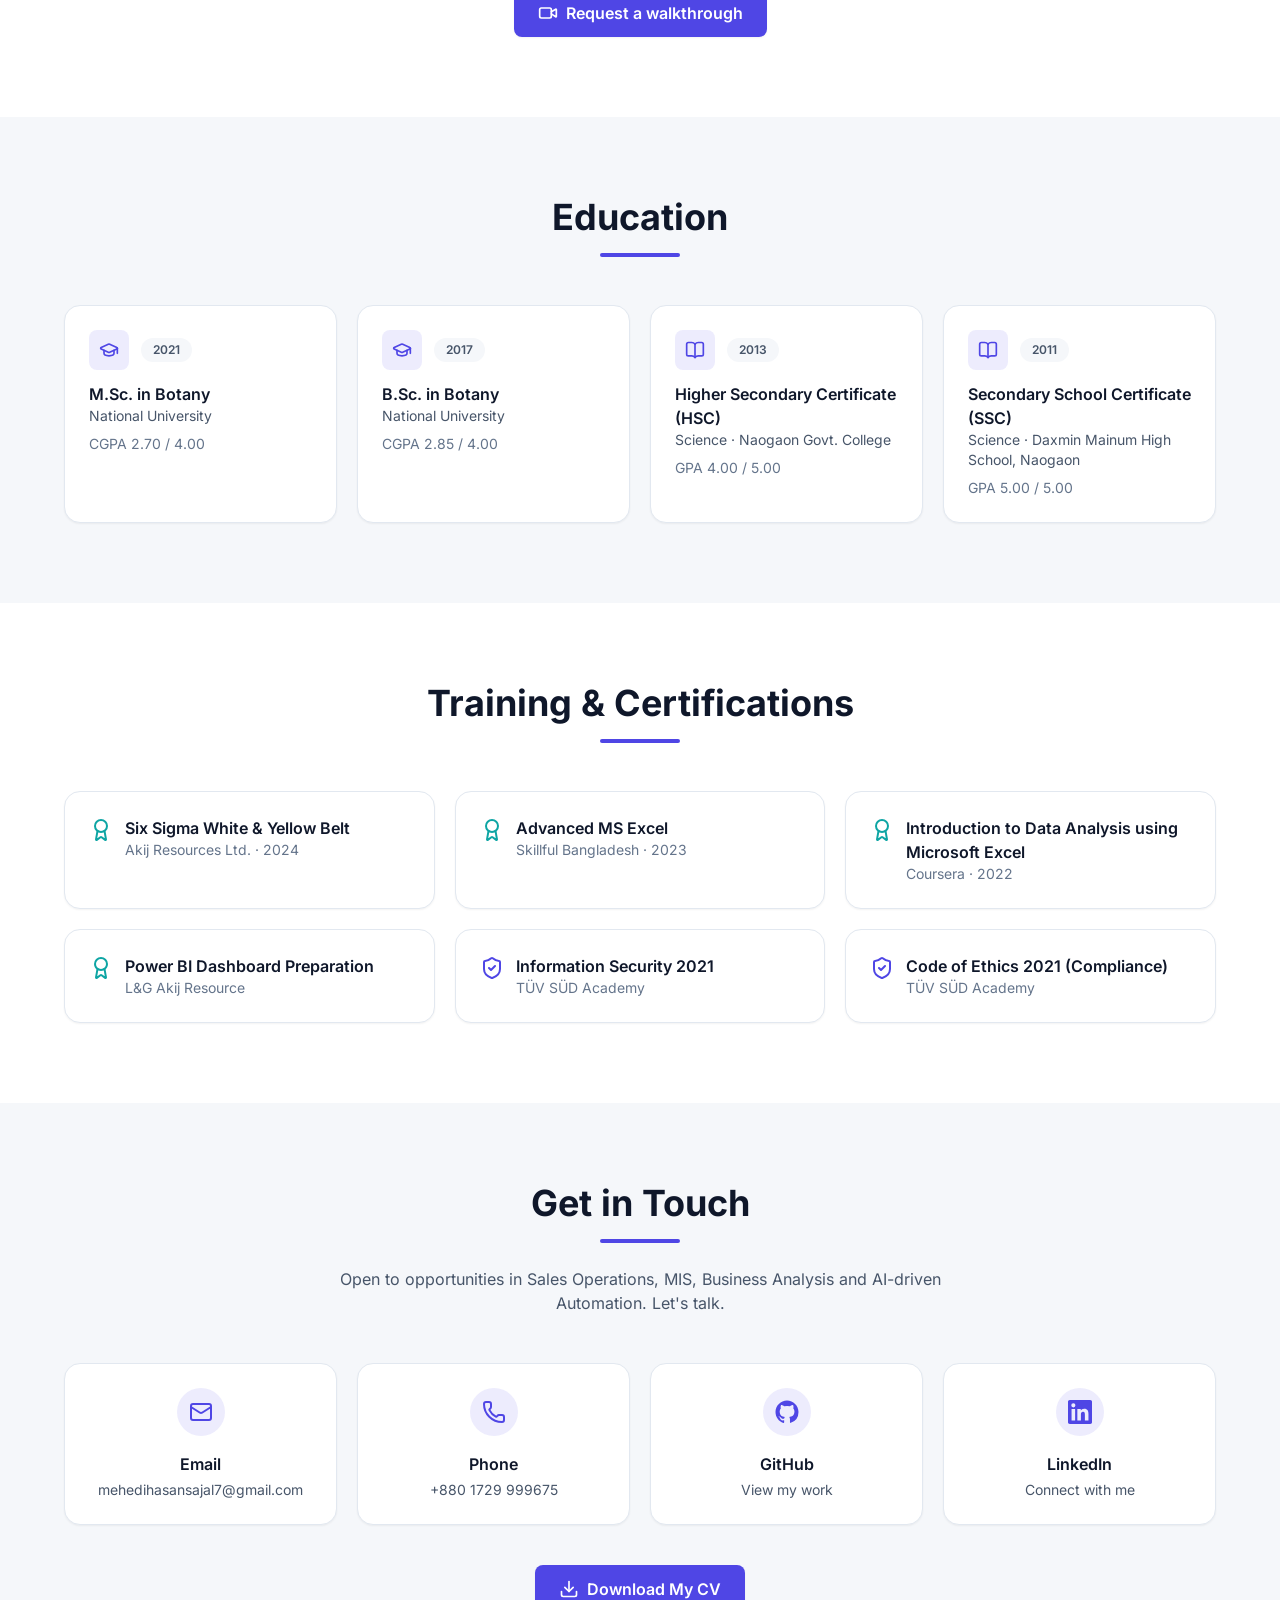
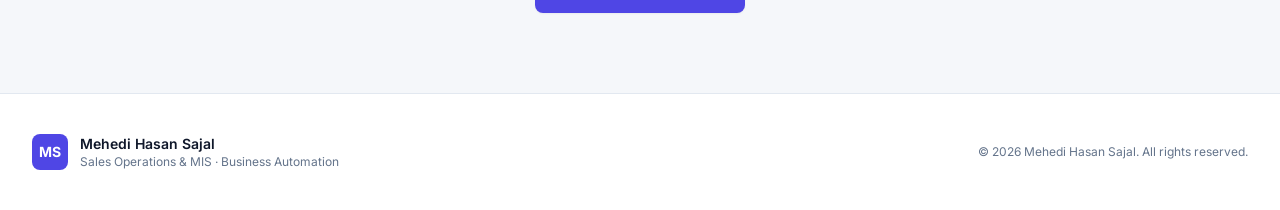
==== commit c0312a4c: "Add LinkedIn everywhere and 'open to relocation' to the CV" ====
--- a/index.html
+++ b/index.html
@@ -8,13 +8,23 @@
     content="Portfolio of Mehedi Hasan Sajal — Sales Operations &amp; MIS professional with 5+ years in FMCG sales operations, reporting and analytics. A non-technical business professional who builds real systems with AI (Zakat Management, SFUWT Welfare Portal, Control Tower, Family Finance, TMS).">
   <meta name="theme-color" content="#4F46E5">
 
-  <!-- Social sharing -->
+  <!-- Social sharing (absolute URLs - required by LinkedIn / WhatsApp / X previews) -->
+  <link rel="canonical" href="https://mehedi-portfolio.mehedihasansajal7.workers.dev/">
   <meta property="og:type" content="website">
-  <meta property="og:title" content="Mehedi Hasan Sajal — Sales Operations &amp; MIS">
+  <meta property="og:site_name" content="Mehedi Hasan Sajal">
+  <meta property="og:url" content="https://mehedi-portfolio.mehedihasansajal7.workers.dev/">
+  <meta property="og:title" content="Mehedi Hasan Sajal — Senior Officer, Sales Operation (MIS)">
   <meta property="og:description"
-    content="5+ years in FMCG sales operations, reporting &amp; analytics — building real systems with AI, not a coding degree.">
-  <meta property="og:image" content="mehedi-hasan-sajal.jpeg">
+    content="Sales Operations &amp; MIS professional with 5+ years in FMCG. I build real business systems with AI — 7 platforms shipped: Zakat, welfare, finance, transport and ERP.">
+  <meta property="og:image" content="https://mehedi-portfolio.mehedihasansajal7.workers.dev/social-card.png">
+  <meta property="og:image:type" content="image/png">
+  <meta property="og:image:width" content="1200">
+  <meta property="og:image:height" content="630">
+  <meta property="og:image:alt" content="Mehedi Hasan Sajal — Senior Officer, Sales Operation (MIS)">
   <meta name="twitter:card" content="summary_large_image">
+  <meta name="twitter:title" content="Mehedi Hasan Sajal — Senior Officer, Sales Operation (MIS)">
+  <meta name="twitter:description" content="Sales Operations &amp; MIS professional with 5+ years in FMCG. 7 platforms shipped, built with AI.">
+  <meta name="twitter:image" content="https://mehedi-portfolio.mehedihasansajal7.workers.dev/social-card.png">
 
   <!-- Enables the scroll-reveal animation only when JS is available -->
   <script>document.documentElement.classList.add('js');</script>
@@ -57,6 +67,38 @@
       transition: background-color .3s ease, color .3s ease;
     }
 
+
+    /* --- keyboard accessibility --- */
+    a:focus-visible,
+    button:focus-visible {
+      outline: 3px solid #4F46E5;
+      outline-offset: 3px;
+      border-radius: 8px;
+    }
+
+    html.dark a:focus-visible,
+    html.dark button:focus-visible {
+      outline-color: #A5B4FC;
+    }
+
+    .skip-link {
+      position: absolute;
+      left: 12px;
+      top: -60px;
+      z-index: 100;
+      background: #4F46E5;
+      color: #fff;
+      padding: 10px 16px;
+      border-radius: 10px;
+      font-size: 14px;
+      font-weight: 600;
+      transition: top .15s ease;
+    }
+
+    .skip-link:focus {
+      top: 12px;
+    }
+
     /* --- never let the layout run wider than the viewport --- */
     html,
     body {
@@ -127,6 +169,24 @@
       }
     }
   </style>
+  <script type="application/ld+json">
+  {
+    "@context": "https://schema.org",
+    "@type": "Person",
+    "name": "Mehedi Hasan Sajal",
+    "jobTitle": "Senior Officer \u2013 Sales Operation (MIS)",
+    "worksFor": { "@type": "Organization", "name": "Akij Resources" },
+    "url": "https://mehedi-portfolio.mehedihasansajal7.workers.dev/",
+    "image": "https://mehedi-portfolio.mehedihasansajal7.workers.dev/social-card.png",
+    "email": "mailto:mehedihasansajal7@gmail.com",
+    "telephone": "+8801729999675",
+    "address": { "@type": "PostalAddress", "addressLocality": "Dhaka", "addressCountry": "BD" },
+    "sameAs": [
+      "https://www.linkedin.com/in/mehedi-hasan-sajal-323374171/",
+      "https://github.com/mehedihasansajal7-ctrl"
+    ]
+  }
+  </script>
   <style>
 /* Tailwind CSS (generated at build time, inlined) */
 /* Tailwind CSS (generated at build time, inlined) */
@@ -139,6 +199,7 @@
 </head>
 
 <body class="font-inter text-body bg-bg antialiased">
+  <a href="#home" class="skip-link">Skip to content</a>
   <!-- Navigation -->
   <nav class="fixed top-0 w-full bg-surface/90 backdrop-blur-md border-b border-line z-50">
     <div class="max-w-7xl mx-auto px-4 sm:px-6 lg:px-8">
@@ -241,13 +302,18 @@
             class="inline-flex items-center gap-2 bg-primary hover:bg-primary-hover text-white font-semibold px-6 py-3 rounded-lg transition-all duration-300 shadow-sm hover:shadow-md">
             <svg class="w-5 h-5" xmlns="http://www.w3.org/2000/svg" width="24" height="24" viewBox="0 0 24 24" fill="none" stroke="currentColor" stroke-width="2" stroke-linecap="round" stroke-linejoin="round" aria-hidden="true"><path d="M14.536 21.686a.5.5 0 0 0 .937-.024l6.5-19a.496.496 0 0 0-.635-.635l-19 6.5a.5.5 0 0 0-.024.937l7.93 3.18a2 2 0 0 1 1.112 1.11z" /> <path d="m21.854 2.147-10.94 10.939" /></svg>Get in Touch
           </a>
-          <a href="[data-uri]" download="Mehedi-Hasan-Sajal-CV.pdf"
+          <a href="Mehedi-Hasan-Sajal-CV.pdf" download="Mehedi-Hasan-Sajal-CV.pdf"
             class="inline-flex items-center gap-2 border border-line hover:border-primary text-heading font-semibold px-6 py-3 rounded-lg transition-all duration-300 hover:bg-surface2">
             <svg class="w-5 h-5" xmlns="http://www.w3.org/2000/svg" width="24" height="24" viewBox="0 0 24 24" fill="none" stroke="currentColor" stroke-width="2" stroke-linecap="round" stroke-linejoin="round" aria-hidden="true"><path d="M12 15V3" /> <path d="M21 15v4a2 2 0 0 1-2 2H5a2 2 0 0 1-2-2v-4" /> <path d="m7 10 5 5 5-5" /></svg>Download CV
           </a>
           <a href="https://github.com/mehedihasansajal7-ctrl" target="_blank" rel="noopener noreferrer"
             class="inline-flex items-center gap-2 border border-line hover:border-primary text-heading font-semibold px-6 py-3 rounded-lg transition-all duration-300 hover:bg-surface2">
             <svg class="w-5 h-5" viewBox="0 0 24 24" fill="currentColor" aria-hidden="true"><path d="M12 .5C5.73.5.5 5.73.5 12c0 5.08 3.29 9.39 7.86 10.91.58.11.79-.25.79-.56v-2c-3.2.7-3.88-1.54-3.88-1.54-.53-1.34-1.29-1.7-1.29-1.7-1.05-.72.08-.71.08-.71 1.16.08 1.77 1.19 1.77 1.19 1.03 1.77 2.7 1.26 3.36.96.1-.75.4-1.26.73-1.55-2.55-.29-5.23-1.28-5.23-5.7 0-1.26.45-2.29 1.19-3.1-.12-.29-.52-1.46.11-3.05 0 0 .97-.31 3.18 1.18a11 11 0 0 1 5.8 0c2.21-1.49 3.18-1.18 3.18-1.18.63 1.59.23 2.76.11 3.05.74.81 1.19 1.84 1.19 3.1 0 4.43-2.69 5.41-5.25 5.69.41.36.78 1.06.78 2.14v3.17c0 .31.21.68.8.56A11.51 11.51 0 0 0 23.5 12C23.5 5.73 18.27.5 12 .5z"/></svg>GitHub
+          </a>
+
+          <a href="https://www.linkedin.com/in/mehedi-hasan-sajal-323374171/" target="_blank" rel="noopener noreferrer"
+            class="inline-flex items-center gap-2 border border-line hover:border-primary text-heading font-semibold px-6 py-3 rounded-lg transition-all duration-300 hover:bg-surface2">
+            <svg class="w-5 h-5" viewBox="0 0 24 24" fill="currentColor" aria-hidden="true"><path d="M20.45 20.45h-3.56v-5.57c0-1.33-.02-3.04-1.85-3.04-1.85 0-2.13 1.45-2.13 2.94v5.67H9.35V9h3.42v1.56h.05c.48-.9 1.64-1.85 3.37-1.85 3.6 0 4.27 2.37 4.27 5.46v6.28zM5.34 7.43a2.06 2.06 0 1 1 0-4.13 2.06 2.06 0 0 1 0 4.13zM7.12 20.45H3.56V9h3.56v11.45zM22.22 0H1.77C.79 0 0 .77 0 1.72v20.56C0 23.23.79 24 1.77 24h20.45c.98 0 1.78-.77 1.78-1.72V1.72C24 .77 23.2 0 22.22 0z"/></svg>LinkedIn
           </a>
         </div>
 
@@ -709,7 +775,7 @@
               <span>#Zakat</span><span>#Auditability</span><span>#DataLineage</span><span>#ERP</span>
             </div>
             <div class="flex flex-wrap items-center gap-3 mb-4">
-              <a href="https://mehedihasansajal7-ctrl.github.io/portfolio/projects/zakat-management.html" target="_blank" rel="noopener noreferrer"
+              <a href="projects/zakat-management.html" target="_blank" rel="noopener noreferrer"
                 class="inline-flex items-center gap-2 border border-line hover:border-primary text-heading font-semibold px-5 py-2.5 rounded-lg transition-colors text-sm">
                 <svg class="w-4 h-4" viewBox="0 0 24 24" fill="currentColor" aria-hidden="true"><path d="M12 .5C5.73.5.5 5.73.5 12c0 5.08 3.29 9.39 7.86 10.91.58.11.79-.25.79-.56v-2c-3.2.7-3.88-1.54-3.88-1.54-.53-1.34-1.29-1.7-1.29-1.7-1.05-.72.08-.71.08-.71 1.16.08 1.77 1.19 1.77 1.19 1.03 1.77 2.7 1.26 3.36.96.1-.75.4-1.26.73-1.55-2.55-.29-5.23-1.28-5.23-5.7 0-1.26.45-2.29 1.19-3.1-.12-.29-.52-1.46.11-3.05 0 0 .97-.31 3.18 1.18a11 11 0 0 1 5.8 0c2.21-1.49 3.18-1.18 3.18-1.18.63 1.59.23 2.76.11 3.05.74.81 1.19 1.84 1.19 3.1 0 4.43-2.69 5.41-5.25 5.69.41.36.78 1.06.78 2.14v3.17c0 .31.21.68.8.56A11.51 11.51 0 0 0 23.5 12C23.5 5.73 18.27.5 12 .5z"/></svg>View Project
               </a>
@@ -749,7 +815,7 @@
               <span>#Welfare</span><span>#Workflow</span><span>#PublicPortal</span><span>#PDF</span>
             </div>
             <div class="flex flex-wrap items-center gap-3 mb-4">
-              <a href="https://mehedihasansajal7-ctrl.github.io/portfolio/projects/sfuwt-welfare-portal.html" target="_blank" rel="noopener noreferrer"
+              <a href="projects/sfuwt-welfare-portal.html" target="_blank" rel="noopener noreferrer"
                 class="inline-flex items-center gap-2 border border-line hover:border-primary text-heading font-semibold px-5 py-2.5 rounded-lg transition-colors text-sm">
                 <svg class="w-4 h-4" viewBox="0 0 24 24" fill="currentColor" aria-hidden="true"><path d="M12 .5C5.73.5.5 5.73.5 12c0 5.08 3.29 9.39 7.86 10.91.58.11.79-.25.79-.56v-2c-3.2.7-3.88-1.54-3.88-1.54-.53-1.34-1.29-1.7-1.29-1.7-1.05-.72.08-.71.08-.71 1.16.08 1.77 1.19 1.77 1.19 1.03 1.77 2.7 1.26 3.36.96.1-.75.4-1.26.73-1.55-2.55-.29-5.23-1.28-5.23-5.7 0-1.26.45-2.29 1.19-3.1-.12-.29-.52-1.46.11-3.05 0 0 .97-.31 3.18 1.18a11 11 0 0 1 5.8 0c2.21-1.49 3.18-1.18 3.18-1.18.63 1.59.23 2.76.11 3.05.74.81 1.19 1.84 1.19 3.1 0 4.43-2.69 5.41-5.25 5.69.41.36.78 1.06.78 2.14v3.17c0 .31.21.68.8.56A11.51 11.51 0 0 0 23.5 12C23.5 5.73 18.27.5 12 .5z"/></svg>View Project
               </a>
@@ -789,7 +855,7 @@
               <span>#ControlTower</span><span>#Analytics</span><span>#FieldOps</span><span>#Audit</span>
             </div>
             <div class="flex flex-wrap items-center gap-3 mb-4">
-              <a href="https://mehedihasansajal7-ctrl.github.io/portfolio/projects/sfuwt-control-tower.html" target="_blank" rel="noopener noreferrer"
+              <a href="projects/sfuwt-control-tower.html" target="_blank" rel="noopener noreferrer"
                 class="inline-flex items-center gap-2 border border-line hover:border-primary text-heading font-semibold px-5 py-2.5 rounded-lg transition-colors text-sm">
                 <svg class="w-4 h-4" viewBox="0 0 24 24" fill="currentColor" aria-hidden="true"><path d="M12 .5C5.73.5.5 5.73.5 12c0 5.08 3.29 9.39 7.86 10.91.58.11.79-.25.79-.56v-2c-3.2.7-3.88-1.54-3.88-1.54-.53-1.34-1.29-1.7-1.29-1.7-1.05-.72.08-.71.08-.71 1.16.08 1.77 1.19 1.77 1.19 1.03 1.77 2.7 1.26 3.36.96.1-.75.4-1.26.73-1.55-2.55-.29-5.23-1.28-5.23-5.7 0-1.26.45-2.29 1.19-3.1-.12-.29-.52-1.46.11-3.05 0 0 .97-.31 3.18 1.18a11 11 0 0 1 5.8 0c2.21-1.49 3.18-1.18 3.18-1.18.63 1.59.23 2.76.11 3.05.74.81 1.19 1.84 1.19 3.1 0 4.43-2.69 5.41-5.25 5.69.41.36.78 1.06.78 2.14v3.17c0 .31.21.68.8.56A11.51 11.51 0 0 0 23.5 12C23.5 5.73 18.27.5 12 .5z"/></svg>View Project
               </a>
@@ -833,7 +899,7 @@
                 class="inline-flex items-center gap-2 bg-primary hover:bg-primary-hover text-white font-semibold px-5 py-2.5 rounded-lg transition-colors text-sm">
                 <svg class="w-4 h-4" xmlns="http://www.w3.org/2000/svg" width="24" height="24" viewBox="0 0 24 24" fill="none" stroke="currentColor" stroke-width="2" stroke-linecap="round" stroke-linejoin="round" aria-hidden="true"><path d="M15 3h6v6" /> <path d="M10 14 21 3" /> <path d="M18 13v6a2 2 0 0 1-2 2H5a2 2 0 0 1-2-2V8a2 2 0 0 1 2-2h6" /></svg>Open web app
               </a>
-              <a href="https://mehedihasansajal7-ctrl.github.io/portfolio/projects/family-finance.html" target="_blank" rel="noopener noreferrer"
+              <a href="projects/family-finance.html" target="_blank" rel="noopener noreferrer"
                 class="inline-flex items-center gap-2 border border-line hover:border-primary text-heading font-semibold px-5 py-2.5 rounded-lg transition-colors text-sm">
                 <svg class="w-4 h-4" viewBox="0 0 24 24" fill="currentColor" aria-hidden="true"><path d="M12 .5C5.73.5.5 5.73.5 12c0 5.08 3.29 9.39 7.86 10.91.58.11.79-.25.79-.56v-2c-3.2.7-3.88-1.54-3.88-1.54-.53-1.34-1.29-1.7-1.29-1.7-1.05-.72.08-.71.08-.71 1.16.08 1.77 1.19 1.77 1.19 1.03 1.77 2.7 1.26 3.36.96.1-.75.4-1.26.73-1.55-2.55-.29-5.23-1.28-5.23-5.7 0-1.26.45-2.29 1.19-3.1-.12-.29-.52-1.46.11-3.05 0 0 .97-.31 3.18 1.18a11 11 0 0 1 5.8 0c2.21-1.49 3.18-1.18 3.18-1.18.63 1.59.23 2.76.11 3.05.74.81 1.19 1.84 1.19 3.1 0 4.43-2.69 5.41-5.25 5.69.41.36.78 1.06.78 2.14v3.17c0 .31.21.68.8.56A11.51 11.51 0 0 0 23.5 12C23.5 5.73 18.27.5 12 .5z"/></svg>View Project
               </a>
@@ -874,7 +940,7 @@
               <span>#Logistics</span><span>#RBAC</span><span>#ConflictDetection</span><span>#Audit</span>
             </div>
             <div class="flex flex-wrap items-center gap-3 mb-4">
-              <a href="https://mehedihasansajal7-ctrl.github.io/portfolio/projects/transport-management-system.html" target="_blank" rel="noopener noreferrer"
+              <a href="projects/transport-management-system.html" target="_blank" rel="noopener noreferrer"
                 class="inline-flex items-center gap-2 border border-line hover:border-primary text-heading font-semibold px-5 py-2.5 rounded-lg transition-colors text-sm">
                 <svg class="w-4 h-4" viewBox="0 0 24 24" fill="currentColor" aria-hidden="true"><path d="M12 .5C5.73.5.5 5.73.5 12c0 5.08 3.29 9.39 7.86 10.91.58.11.79-.25.79-.56v-2c-3.2.7-3.88-1.54-3.88-1.54-.53-1.34-1.29-1.7-1.29-1.7-1.05-.72.08-.71.08-.71 1.16.08 1.77 1.19 1.77 1.19 1.03 1.77 2.7 1.26 3.36.96.1-.75.4-1.26.73-1.55-2.55-.29-5.23-1.28-5.23-5.7 0-1.26.45-2.29 1.19-3.1-.12-.29-.52-1.46.11-3.05 0 0 .97-.31 3.18 1.18a11 11 0 0 1 5.8 0c2.21-1.49 3.18-1.18 3.18-1.18.63 1.59.23 2.76.11 3.05.74.81 1.19 1.84 1.19 3.1 0 4.43-2.69 5.41-5.25 5.69.41.36.78 1.06.78 2.14v3.17c0 .31.21.68.8.56A11.51 11.51 0 0 0 23.5 12C23.5 5.73 18.27.5 12 .5z"/></svg>View Project
               </a>
@@ -923,7 +989,7 @@
                 class="inline-flex items-center gap-2 bg-primary hover:bg-primary-hover text-white font-semibold px-5 py-2.5 rounded-lg transition-colors text-sm">
                 <svg class="w-4 h-4" xmlns="http://www.w3.org/2000/svg" width="24" height="24" viewBox="0 0 24 24" fill="none" stroke="currentColor" stroke-width="2" stroke-linecap="round" stroke-linejoin="round" aria-hidden="true"><path d="M12 15V3" /> <path d="M21 15v4a2 2 0 0 1-2 2H5a2 2 0 0 1-2-2v-4" /> <path d="m7 10 5 5 5-5" /></svg>Download the Android app
               </a>
-              <a href="https://mehedihasansajal7-ctrl.github.io/portfolio/projects/small-business-manager.html" target="_blank" rel="noopener noreferrer"
+              <a href="projects/small-business-manager.html" target="_blank" rel="noopener noreferrer"
                 class="inline-flex items-center gap-2 border border-line hover:border-primary text-heading font-semibold px-5 py-2.5 rounded-lg transition-colors text-sm">
                 <svg class="w-4 h-4" viewBox="0 0 24 24" fill="currentColor" aria-hidden="true"><path d="M12 .5C5.73.5.5 5.73.5 12c0 5.08 3.29 9.39 7.86 10.91.58.11.79-.25.79-.56v-2c-3.2.7-3.88-1.54-3.88-1.54-.53-1.34-1.29-1.7-1.29-1.7-1.05-.72.08-.71.08-.71 1.16.08 1.77 1.19 1.77 1.19 1.03 1.77 2.7 1.26 3.36.96.1-.75.4-1.26.73-1.55-2.55-.29-5.23-1.28-5.23-5.7 0-1.26.45-2.29 1.19-3.1-.12-.29-.52-1.46.11-3.05 0 0 .97-.31 3.18 1.18a11 11 0 0 1 5.8 0c2.21-1.49 3.18-1.18 3.18-1.18.63 1.59.23 2.76.11 3.05.74.81 1.19 1.84 1.19 3.1 0 4.43-2.69 5.41-5.25 5.69.41.36.78 1.06.78 2.14v3.17c0 .31.21.68.8.56A11.51 11.51 0 0 0 23.5 12C23.5 5.73 18.27.5 12 .5z"/></svg>View Project
               </a>
@@ -971,7 +1037,7 @@
               <span>#ERP</span><span>#Inventory</span><span>#DeliveryPriority</span><span>#RBAC</span><span>#Audit</span>
             </div>
             <div class="flex flex-wrap items-center gap-3 mb-4">
-              <a href="https://mehedihasansajal7-ctrl.github.io/portfolio/projects/sales-erp.html" target="_blank" rel="noopener noreferrer"
+              <a href="projects/sales-erp.html" target="_blank" rel="noopener noreferrer"
                 class="inline-flex items-center gap-2 border border-line hover:border-primary text-heading font-semibold px-5 py-2.5 rounded-lg transition-colors text-sm">
                 <svg class="w-4 h-4" viewBox="0 0 24 24" fill="currentColor" aria-hidden="true"><path d="M12 .5C5.73.5.5 5.73.5 12c0 5.08 3.29 9.39 7.86 10.91.58.11.79-.25.79-.56v-2c-3.2.7-3.88-1.54-3.88-1.54-.53-1.34-1.29-1.7-1.29-1.7-1.05-.72.08-.71.08-.71 1.16.08 1.77 1.19 1.77 1.19 1.03 1.77 2.7 1.26 3.36.96.1-.75.4-1.26.73-1.55-2.55-.29-5.23-1.28-5.23-5.7 0-1.26.45-2.29 1.19-3.1-.12-.29-.52-1.46.11-3.05 0 0 .97-.31 3.18 1.18a11 11 0 0 1 5.8 0c2.21-1.49 3.18-1.18 3.18-1.18.63 1.59.23 2.76.11 3.05.74.81 1.19 1.84 1.19 3.1 0 4.43-2.69 5.41-5.25 5.69.41.36.78 1.06.78 2.14v3.17c0 .31.21.68.8.56A11.51 11.51 0 0 0 23.5 12C23.5 5.73 18.27.5 12 .5z"/></svg>View Project
               </a>
@@ -1143,18 +1209,18 @@
           <p class="text-sm text-body">View my work</p>
         </a>
 
-        <div
-          class="bg-surface border border-line rounded-2xl p-6 shadow-sm text-center reveal">
-          <div class="inline-grid place-items-center w-12 h-12 bg-primary/10 rounded-full mb-4">
-            <svg class="w-6 h-6 text-primary" xmlns="http://www.w3.org/2000/svg" width="24" height="24" viewBox="0 0 24 24" fill="none" stroke="currentColor" stroke-width="2" stroke-linecap="round" stroke-linejoin="round" aria-hidden="true"><path d="M20 10c0 4.993-5.539 10.193-7.399 11.799a1 1 0 0 1-1.202 0C9.539 20.193 4 14.993 4 10a8 8 0 0 1 16 0" /> <circle cx="12" cy="10" r="3" /></svg>
-          </div>
-          <h4 class="font-semibold text-heading mb-1">Location</h4>
-          <p class="text-sm text-body">Nikunja-2, Khilkhet, Dhaka</p>
-        </div>
+        <a href="https://www.linkedin.com/in/mehedi-hasan-sajal-323374171/" target="_blank" rel="noopener noreferrer"
+          class="bg-surface border border-line rounded-2xl p-6 shadow-sm hover:shadow-md hover:-translate-y-1 transition-all duration-300 text-center group reveal">
+          <div class="inline-grid place-items-center w-12 h-12 bg-primary/10 rounded-full mb-4 group-hover:bg-primary/20 transition-colors">
+            <svg class="w-6 h-6 text-primary" viewBox="0 0 24 24" fill="currentColor" aria-hidden="true"><path d="M20.45 20.45h-3.56v-5.57c0-1.33-.02-3.04-1.85-3.04-1.85 0-2.13 1.45-2.13 2.94v5.67H9.35V9h3.42v1.56h.05c.48-.9 1.64-1.85 3.37-1.85 3.6 0 4.27 2.37 4.27 5.46v6.28zM5.34 7.43a2.06 2.06 0 1 1 0-4.13 2.06 2.06 0 0 1 0 4.13zM7.12 20.45H3.56V9h3.56v11.45zM22.22 0H1.77C.79 0 0 .77 0 1.72v20.56C0 23.23.79 24 1.77 24h20.45c.98 0 1.78-.77 1.78-1.72V1.72C24 .77 23.2 0 22.22 0z"/></svg>
+          </div>
+          <h4 class="font-semibold text-heading mb-1">LinkedIn</h4>
+          <p class="text-sm text-body">Connect with me</p>
+        </a>
       </div>
 
       <div class="max-w-2xl mx-auto mt-10 text-center reveal">
-        <a href="[data-uri]" download="Mehedi-Hasan-Sajal-CV.pdf"
+        <a href="Mehedi-Hasan-Sajal-CV.pdf" download="Mehedi-Hasan-Sajal-CV.pdf"
           class="inline-flex items-center gap-2 bg-primary hover:bg-primary-hover text-white font-semibold px-6 py-3 rounded-lg transition-all duration-300 shadow-sm hover:shadow-md">
           <svg class="w-5 h-5" xmlns="http://www.w3.org/2000/svg" width="24" height="24" viewBox="0 0 24 24" fill="none" stroke="currentColor" stroke-width="2" stroke-linecap="round" stroke-linejoin="round" aria-hidden="true"><path d="M12 15V3" /> <path d="M21 15v4a2 2 0 0 1-2 2H5a2 2 0 0 1-2-2v-4" /> <path d="m7 10 5 5 5-5" /></svg>Download My CV
         </a>
